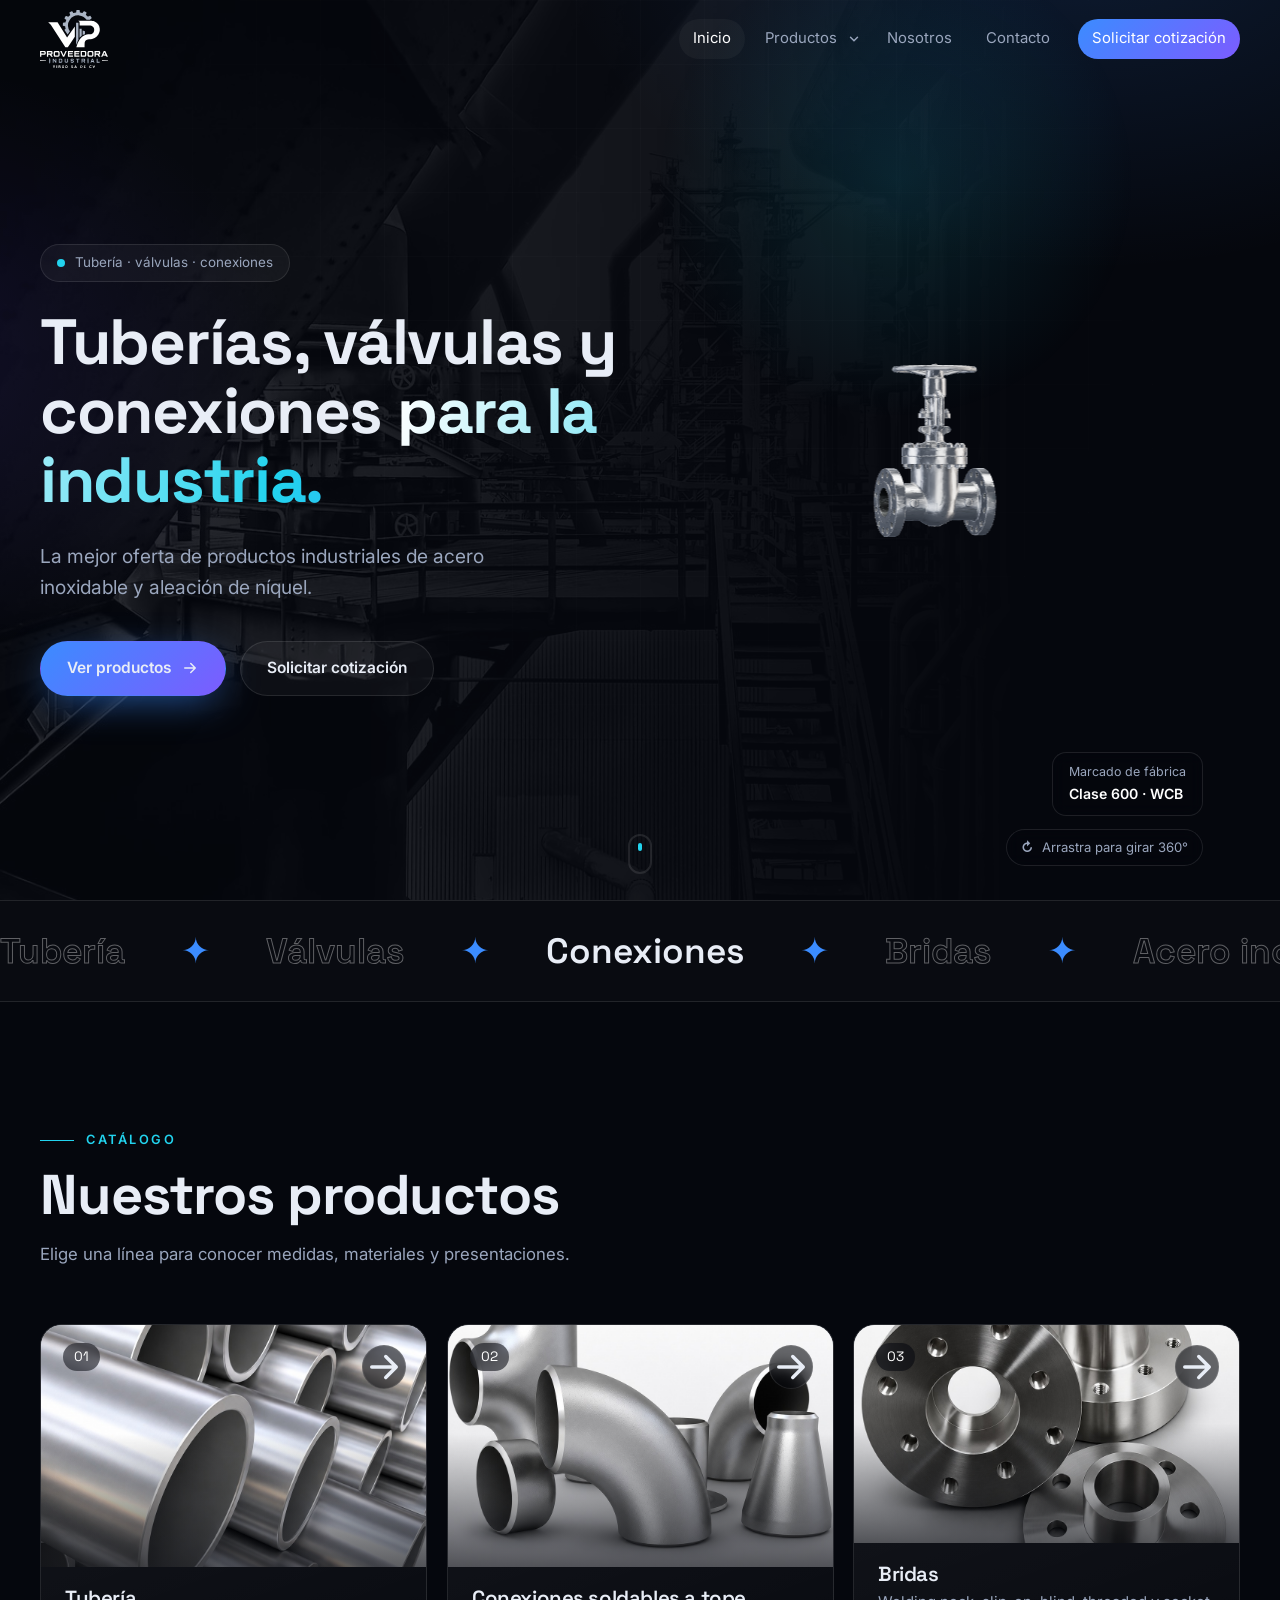
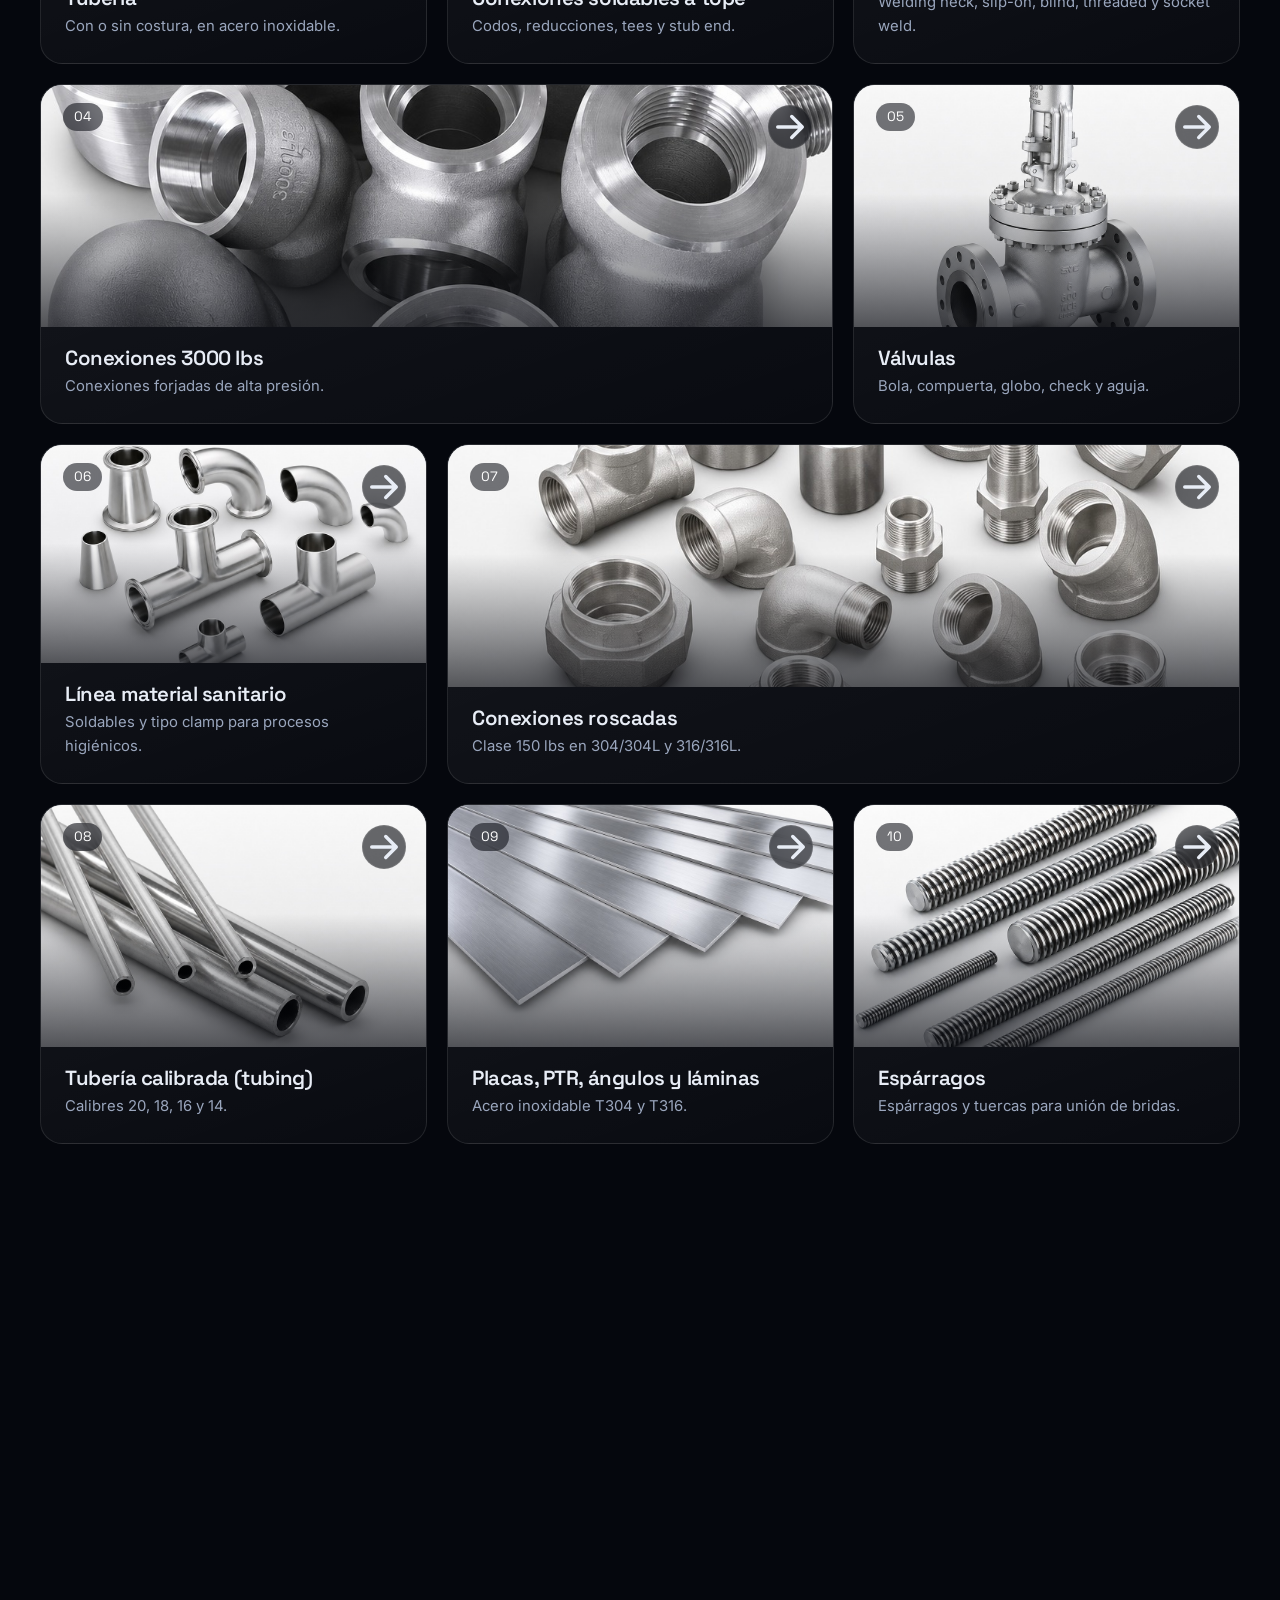
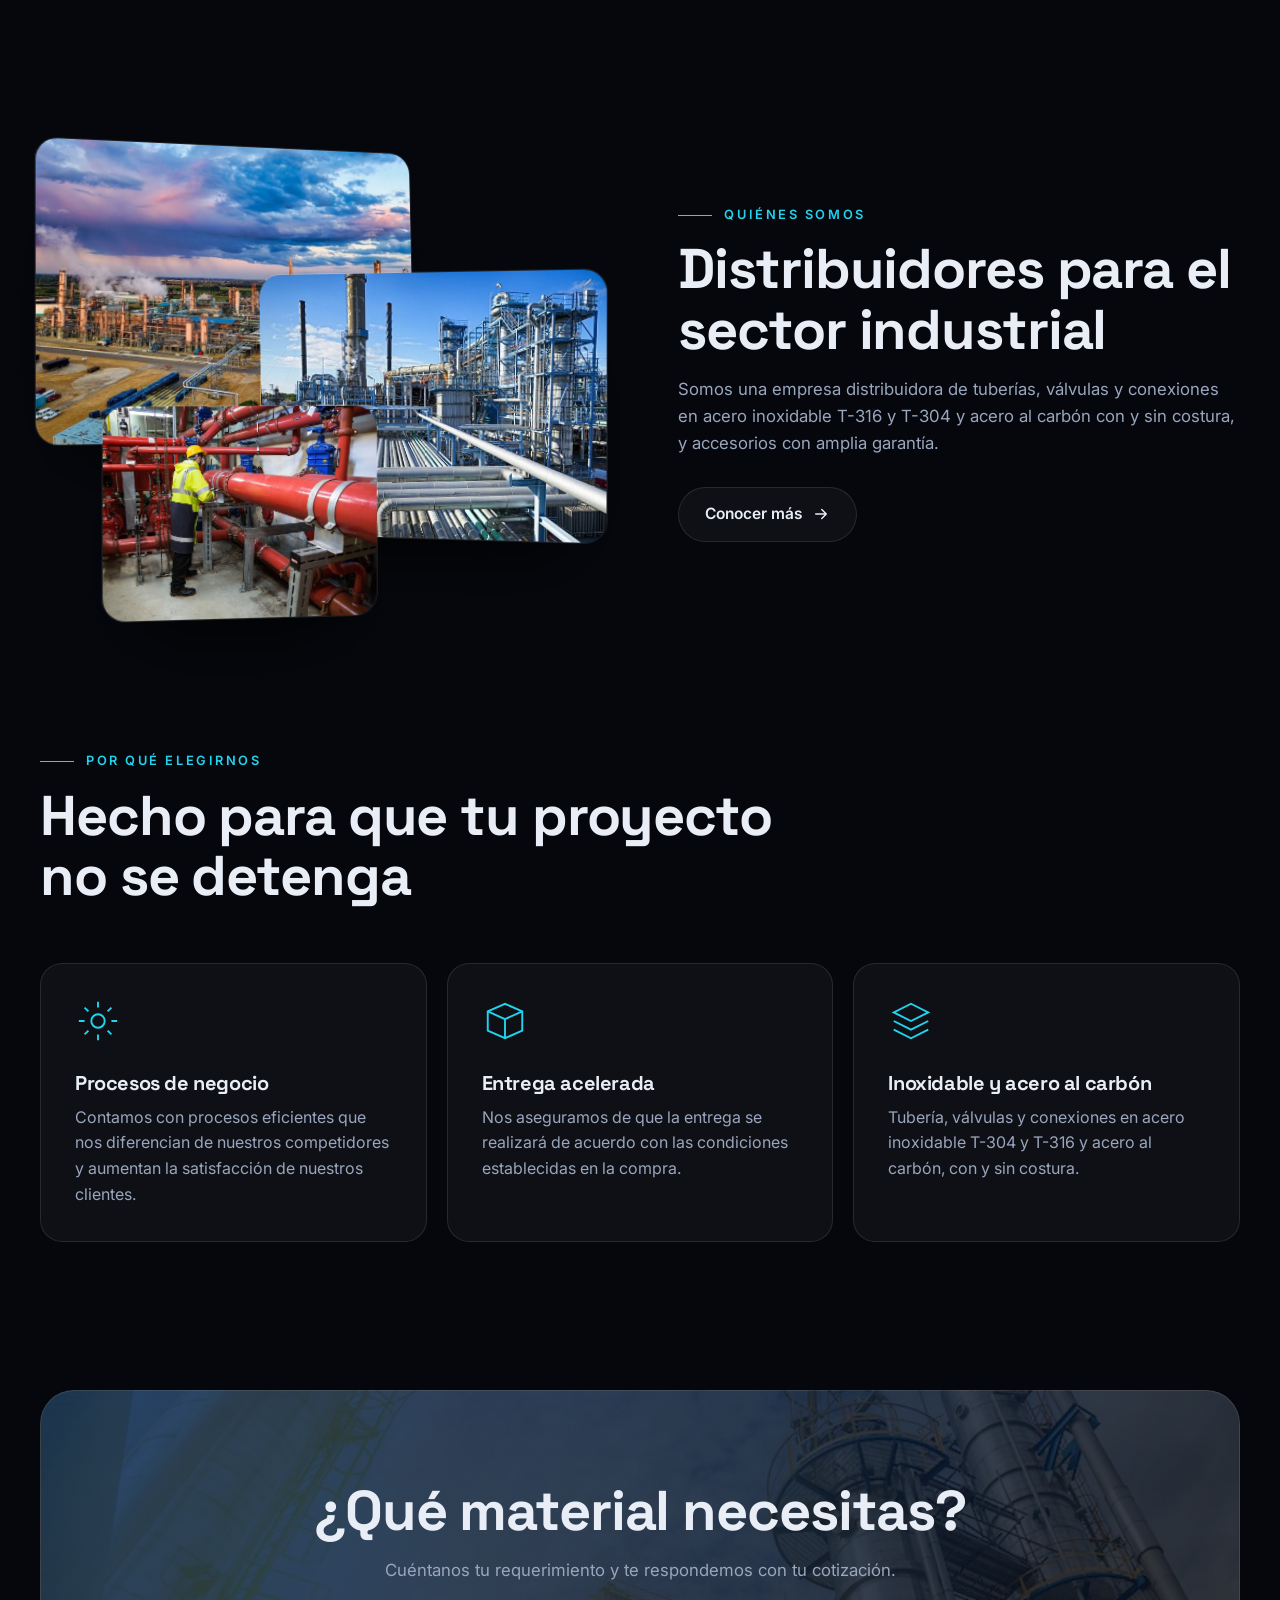
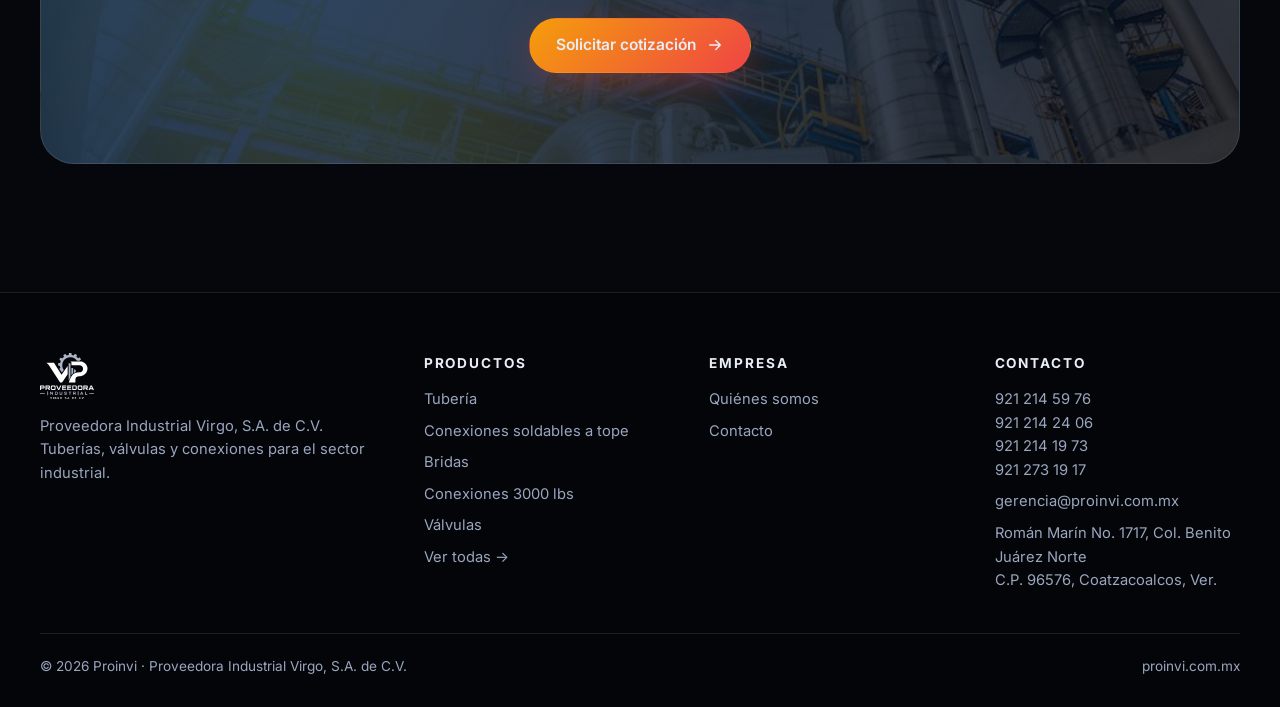
==== index.html @ 81d64230 "feat: add warm CTA accent tokens, apply to CTA-band and contact-form buttons" ====
<!DOCTYPE html>
<html lang="es">
<head>
<meta charset="UTF-8">
<meta name="viewport" content="width=device-width, initial-scale=1">
<title>Proinvi | Tuberías, válvulas y conexiones industriales</title>
<meta name="description" content="Proveedora Industrial Virgo: tuberías, válvulas y conexiones en acero inoxidable y acero al carbón para el sector industrial.">
<meta name="theme-color" content="#05070d">
<link rel="icon" href="images/logo-proinvi.svg" type="image/svg+xml">
<link rel="preconnect" href="https://fonts.googleapis.com"><link rel="preconnect" href="https://fonts.gstatic.com" crossorigin>
<link href="https://fonts.googleapis.com/css2?family=Inter:wght@400;500;600&family=Space+Grotesk:wght@500;600;700&display=swap" rel="stylesheet">
<link rel="stylesheet" href="style.css">
</head>
<body data-page="inicio">

<main>
<section class="hero" id="top">
  <div class="bgimg"></div>
  <div id="c3d" aria-hidden="true"></div>
  <img class="fallback" src="images/valvulas-1.jpg" alt="Válvula de bola industrial">
  <div class="wrap"><div class="hero-t">
    <span class="pill" data-sin-tienda><i></i> Tubería · válvulas · conexiones</span>
    <span class="pill" data-tienda><i></i> Tienda en línea disponible</span>
    <h1>Tuberías, válvulas y conexiones <span class="grad">para la industria.</span></h1>
    <p class="lead">La mejor oferta de productos industriales de acero inoxidable y aleación de níquel.</p>
    <div class="cta-row">
      <a class="btn p" href="#productos">Ver productos <svg viewBox="0 0 24 24" fill="none" stroke="currentColor" stroke-width="2" stroke-linecap="round" stroke-linejoin="round"><path d="M5 12h14M13 6l6 6-6 6"/></svg></a>
      <a class="btn" data-sin-tienda href="contacto.html">Solicitar cotización</a>
      <a class="btn" data-tienda href="tienda.html">Ir a la tienda</a>
    </div>
  </div></div>
  <div class="drag-h" aria-hidden="true"><b>↻</b> Arrastra para girar 360°</div>
  <div class="hero-spec" aria-hidden="true"><span>Marcado de fábrica</span><b>Clase 600 · WCB</b></div>
  <div class="scroll-h" aria-hidden="true"></div>
</section>

<div class="mq" aria-hidden="true"><div>
  <span>Tubería</span><span>Válvulas</span><span>Conexiones</span><span>Bridas</span><span>Acero inoxidable</span><span>Espárragos</span><span>Tubing</span><span>Placas</span>
  <span>Tubería</span><span>Válvulas</span><span>Conexiones</span><span>Bridas</span><span>Acero inoxidable</span><span>Espárragos</span><span>Tubing</span><span>Placas</span>
</div></div>

<section class="sec" id="productos"><div class="wrap">
  <div class="sec-h rv"><div class="eyebrow">Catálogo</div><h2>Nuestros productos</h2><p class="sub">Elige una línea para conocer medidas, materiales y presentaciones.</p></div>
  <div class="bento" id="bento"></div>
</div></section>

<section class="sec" style="padding-top:20px"><div class="wrap">
  <div class="stats">
    <div class="stat rv"><b><span data-n="10">0</span></b><span>Líneas de producto</span></div>
    <div class="stat rv"><b><span data-n="24">0</span>"</b><span>Diámetro máximo en tubería y conexiones</span></div>
    <div class="stat rv"><b class="sm">T-304 · T-316</b><span>Acero inoxidable</span></div>
    <div class="stat rv"><b>✓</b><span>Entrega conforme a las condiciones de compra</span></div>
  </div>
</div></section>

<section class="sec"><div class="wrap split">
  <div class="stack rv"><img src="images/planta-refineria.jpg" alt="Planta industrial" loading="lazy"><img src="images/planta-azul.jpg" alt="Tubería industrial" loading="lazy"><img src="images/planta-tuberia-roja.jpg" alt="Línea de proceso" loading="lazy"></div>
  <div class="rv"><div class="eyebrow">Quiénes somos</div><h2>Distribuidores para el sector industrial</h2>
    <p class="sub" style="max-width:none">Somos una empresa distribuidora de tuberías, válvulas y conexiones en acero inoxidable T-316 y T-304 y acero al carbón con y sin costura, y accesorios con amplia garantía.</p>
    <div class="cta-row" style="margin-top:30px"><a class="btn" href="quienes-somos.html">Conocer más <svg viewBox="0 0 24 24" fill="none" stroke="currentColor" stroke-width="2" stroke-linecap="round" stroke-linejoin="round"><path d="M5 12h14M13 6l6 6-6 6"/></svg></a></div></div>
</div></section>

<section class="sec" style="padding-top:20px"><div class="wrap">
  <div class="sec-h rv"><div class="eyebrow">Por qué elegirnos</div><h2>Hecho para que tu proyecto no se detenga</h2></div>
  <div class="feats">
    <div class="feat rv"><svg viewBox="0 0 48 48" fill="none" stroke="currentColor" stroke-width="2"><circle cx="24" cy="24" r="7"/><path d="M24 4v6M24 38v6M4 24h6M38 24h6M10 10l4 4M34 34l4 4M38 10l-4 4M14 34l-4 4"/></svg><h3>Procesos de negocio</h3><p>Contamos con procesos eficientes que nos diferencian de nuestros competidores y aumentan la satisfacción de nuestros clientes.</p></div>
    <div class="feat rv"><svg viewBox="0 0 48 48" fill="none" stroke="currentColor" stroke-width="2"><path d="M6 14 24 6l18 8v20L24 42 6 34z"/><path d="m6 14 18 8 18-8M24 22v20"/></svg><h3>Entrega acelerada</h3><p>Nos aseguramos de que la entrega se realizará de acuerdo con las condiciones establecidas en la compra.</p></div>
    <div class="feat rv"><svg viewBox="0 0 48 48" fill="none" stroke="currentColor" stroke-width="2"><path d="m24 6 18 9-18 9-18-9z"/><path d="m6 24 18 9 18-9M6 33l18 9 18-9"/></svg><h3>Inoxidable y acero al carbón</h3><p>Tubería, válvulas y conexiones en acero inoxidable T-304 y T-316 y acero al carbón, con y sin costura.</p></div>
  </div>
</div></section>

<section class="sec" data-tienda style="padding-top:20px"><div class="wrap">
  <div class="sec-h rv"><div class="eyebrow">Tienda en línea</div><h2>Comprar es así de fácil</h2></div>
  <div class="steps">
    <div class="step rv"><b>01</b><h3>Elige</h3><p>Busca por nombre, SKU o línea y agrega al carrito.</p></div>
    <div class="step rv"><b>02</b><h3>Genera tu orden</h3><p>Captura tus datos y recibe tu folio de orden de compra.</p></div>
    <div class="step rv"><b>03</b><h3>Paga</h3><p>Con el medio de pago que prefieras.</p></div>
    <div class="step rv"><b>04</b><h3>Da seguimiento</h3><p>Consulta en qué etapa va tu pedido con tu folio.</p></div>
  </div>
  <div class="pay rv"><span>Transferencia</span><span>Tarjeta</span><span>Mercado Pago</span><span>Pago en sucursal</span></div>
</div></section>

<section class="sec" style="padding-top:20px"><div class="wrap"><div class="ctab rv">
  <h2>¿Qué material necesitas?</h2><p class="sub">Cuéntanos tu requerimiento y te respondemos con tu cotización.</p>
  <div class="cta-row"><a class="btn p warm" href="contacto.html">Solicitar cotización <svg viewBox="0 0 24 24" fill="none" stroke="currentColor" stroke-width="2" stroke-linecap="round" stroke-linejoin="round"><path d="M5 12h14M13 6l6 6-6 6"/></svg></a></div>
</div></div></section>
</main>
<script type="module" src="heroviewer.js"></script>
<script src="config.js"></script>
<script src="data.js"></script>
<script src="app.js"></script>
</body>
</html>
---- style.css ----
:root{--bg:#05070d;--bg2:#0a0f1c;--panel:rgba(255,255,255,.04);--line:rgba(255,255,255,.1);--tx:#e8edf6;--mu:#9aa6bd;--ac:#3b8cff;--ac2:#22d3ee;--ac3:#7c5cff;--r:22px;--ease:cubic-bezier(.2,.8,.2,1);--warm:#f59e0b;--warm2:#ef4444;--navy:#0d2149;--navy2:#13306e}
*{box-sizing:border-box;margin:0;padding:0}
html{scroll-behavior:smooth;-webkit-text-size-adjust:100%}
body{background:var(--bg);color:var(--tx);font-family:'Inter',system-ui,-apple-system,'Segoe UI',Roboto,sans-serif;line-height:1.6;overflow-x:hidden}
h1,h2,h3,.disp{font-family:'Space Grotesk','Inter',system-ui,sans-serif;letter-spacing:-.02em;line-height:1.08}
a{color:inherit;text-decoration:none}img{max-width:100%;display:block}
button{font:inherit;cursor:pointer;color:inherit}
.wrap{width:min(1200px,100% - 40px);margin-inline:auto}
::selection{background:var(--ac);color:#fff}
/* fondo global */
body:before{content:"";position:fixed;inset:0;z-index:-2;background:radial-gradient(900px 600px at 85% -10%,rgba(59,140,255,.16),transparent 60%),radial-gradient(700px 500px at -10% 40%,rgba(124,92,255,.12),transparent 60%),var(--bg)}
body:after{content:"";position:fixed;inset:0;z-index:-1;pointer-events:none;opacity:.5;background-image:linear-gradient(rgba(255,255,255,.035) 1px,transparent 1px),linear-gradient(90deg,rgba(255,255,255,.035) 1px,transparent 1px);background-size:64px 64px;mask-image:radial-gradient(ellipse at 50% 30%,#000 20%,transparent 75%);-webkit-mask-image:radial-gradient(ellipse at 50% 30%,#000 20%,transparent 75%)}
.glow{position:fixed;width:520px;height:520px;border-radius:50%;pointer-events:none;z-index:-1;background:radial-gradient(circle,rgba(34,211,238,.13),transparent 65%);transform:translate(-50%,-50%);left:var(--mx,70%);top:var(--my,20%);transition:left .25s linear,top .25s linear}
/* header */
.hdr{position:fixed;top:0;left:0;right:0;z-index:50;transition:.35s var(--ease)}
.hdr .wrap{display:flex;align-items:center;justify-content:space-between;height:78px;transition:.35s}
.hdr.sc{background:rgba(5,7,13,.72);backdrop-filter:blur(16px);-webkit-backdrop-filter:blur(16px);border-bottom:1px solid var(--line)}
.hdr.sc .wrap{height:64px}
.logo img{height:58px;width:auto}.hdr.sc .logo img{height:46px}
.nav{display:flex;gap:6px;align-items:center}
.nav a{padding:8px 14px;border-radius:99px;font-size:.93rem;color:var(--mu);transition:.2s}
.nav a:hover,.nav a.on{color:#fff;background:var(--panel)}
.nav .cta{background:linear-gradient(135deg,var(--ac),var(--ac3));color:#fff;margin-left:8px}
.nav .cta:hover{filter:brightness(1.15)}
.cartbtn{position:relative;background:var(--panel);border:1px solid var(--line);border-radius:99px;padding:8px 14px;font-size:.9rem;margin-left:6px}
.cartbtn b{background:var(--ac2);color:#041018;border-radius:99px;padding:0 7px;font-size:.78rem;margin-left:6px}
.burger{display:none;background:none;border:0;width:42px;height:42px}
.burger span{display:block;width:24px;height:2px;background:#fff;margin:6px auto;transition:.3s}
/* menú desplegable */
.dd{position:relative;display:flex;align-items:center}
.dd .ddl{padding-right:4px}.dd.on>.ddl{color:#fff;background:var(--panel)}
.ddb{background:none;border:0;color:var(--mu);width:26px;height:30px;display:grid;place-items:center;border-radius:99px}
.ddb svg{transition:transform .3s}.dd.open .ddb svg,.dd:hover .ddb svg{transform:rotate(180deg)}
.ddm{position:absolute;top:100%;left:50%;width:min(620px,92vw);transform:translate(-50%,10px);opacity:0;visibility:hidden;transition:.3s var(--ease);background:rgba(10,15,28,.96);backdrop-filter:blur(18px);border:1px solid var(--line);border-radius:20px;padding:14px;display:grid;grid-template-columns:1fr 1fr;gap:4px;box-shadow:0 30px 80px -20px #000}
.dd:before{content:"";position:absolute;left:0;right:0;top:100%;height:14px}
.dd:hover .ddm,.dd.open .ddm,.dd:focus-within .ddm{opacity:1;visibility:visible;transform:translate(-50%,6px)}
.ddm a{display:flex;align-items:center;gap:12px;padding:8px 10px;border-radius:12px;color:var(--tx);font-size:.9rem;background:none}
.ddm a:hover{background:rgba(59,140,255,.14);color:#fff}
.ddm img{width:44px;height:36px;object-fit:cover;border-radius:8px;background:#dfe5ee;flex:none}
.ddm a.all{grid-column:1/-1;justify-content:center;color:var(--ac2);border-top:1px solid var(--line);border-radius:0 0 12px 12px;margin-top:4px;padding-top:12px}
/* botones */
.btn{display:inline-flex;align-items:center;gap:10px;padding:14px 26px;border-radius:99px;border:1px solid var(--line);background:var(--panel);font-weight:600;font-size:.97rem;transition:.25s var(--ease);position:relative;will-change:transform}
.btn:hover{border-color:rgba(255,255,255,.3);background:rgba(255,255,255,.08)}
.btn.p{background:linear-gradient(135deg,var(--ac),var(--ac3));border-color:transparent;box-shadow:0 10px 40px -10px rgba(59,140,255,.7)}
.btn.p:hover{box-shadow:0 14px 50px -8px rgba(59,140,255,.95);filter:brightness(1.1)}
.btn.warm{background:linear-gradient(135deg,var(--warm),var(--warm2));border-color:transparent;box-shadow:0 10px 40px -10px rgba(239,68,68,.5)}
.btn.warm:hover{box-shadow:0 14px 50px -8px rgba(239,68,68,.75);filter:brightness(1.1)}
.btn svg{width:18px;height:18px}
/* hero */
.hero{position:relative;min-height:100vh;min-height:100svh;display:flex;align-items:center;padding:110px 0 70px;overflow:hidden}
.hero .bgimg{position:absolute;inset:0;background:url(images/planta-bn.jpg) center/cover;opacity:.16;mix-blend-mode:luminosity;mask-image:linear-gradient(90deg,#000,transparent 80%);-webkit-mask-image:linear-gradient(90deg,#000,transparent 80%)}
#c3d{display:block}
#c3d{touch-action:pan-y;position:absolute;right:-4%;top:0;width:62%;height:100%;z-index:1}
#c3d canvas{display:block;width:100%!important;height:100%!important}
.hero .fallback{position:absolute;right:6%;top:50%;transform:translateY(-50%);width:42%;border-radius:30px;display:none;z-index:1;box-shadow:0 40px 100px -30px rgba(59,140,255,.5)}
.nogl .hero .fallback{display:block}
.hero .wrap{position:relative;z-index:2;pointer-events:none}.hero-t{pointer-events:auto}
.drag-h{position:absolute;right:6%;bottom:34px;z-index:3;display:none;align-items:center;gap:8px;font-size:.82rem;color:var(--mu);background:rgba(5,7,13,.55);border:1px solid var(--line);padding:7px 14px;border-radius:99px;backdrop-filter:blur(8px);pointer-events:none;transition:opacity .5s}
.glready .drag-h{display:inline-flex}.dragged .drag-h{opacity:0}
@keyframes spinic{to{transform:rotate(360deg)}}.drag-h b{display:inline-block;animation:spinic 3s linear infinite}
.hero-spec{position:absolute;right:6%;bottom:84px;z-index:3;display:flex;flex-direction:column;gap:2px;font-size:.78rem;color:var(--mu);background:rgba(5,7,13,.55);border:1px solid var(--line);padding:9px 16px;border-radius:14px;-webkit-backdrop-filter:blur(8px);backdrop-filter:blur(8px);pointer-events:none;opacity:0;transition:opacity .6s}
.hero-spec b{color:#fff;font-size:.88rem;font-weight:600}
.hero-spec.show{opacity:1}
.hero-t{max-width:620px}
.pill{display:inline-flex;align-items:center;gap:10px;border:1px solid var(--line);background:var(--panel);padding:7px 16px;border-radius:99px;font-size:.84rem;color:var(--mu);margin-bottom:26px}
.pill i{width:8px;height:8px;border-radius:50%;background:var(--ac2);box-shadow:0 0 0 0 rgba(34,211,238,.7);animation:pulse 2s infinite}
@keyframes pulse{70%{box-shadow:0 0 0 12px rgba(34,211,238,0)}100%{box-shadow:0 0 0 0 rgba(34,211,238,0)}}
.hero h1{font-size:clamp(2.4rem,5vw,4.3rem);font-weight:700}
.grad{background:linear-gradient(100deg,#fff 0%,var(--ac2) 45%,var(--ac) 80%);-webkit-background-clip:text;background-clip:text;color:transparent;background-size:200% auto;animation:shine 6s linear infinite}
@keyframes shine{to{background-position:200% center}}
.hero p.lead{font-size:clamp(1.02rem,1.6vw,1.2rem);color:var(--mu);margin:26px 0 38px;max-width:520px}
.cta-row{display:flex;gap:14px;flex-wrap:wrap}
.scroll-h{position:absolute;bottom:26px;left:50%;transform:translateX(-50%);z-index:2;width:24px;height:40px;border:2px solid var(--line);border-radius:14px}
.scroll-h:after{content:"";position:absolute;left:50%;top:7px;width:4px;height:8px;margin-left:-2px;border-radius:2px;background:var(--ac2);animation:sd 1.8s infinite}
@keyframes sd{60%{transform:translateY(14px);opacity:0}}
/* marquee */
.mq{border-block:1px solid var(--line);overflow:hidden;padding:22px 0;background:rgba(255,255,255,.02)}
.mq div{display:flex;gap:56px;width:max-content;animation:mq 34s linear infinite}
.mq span{font-family:'Space Grotesk','Inter',system-ui,sans-serif;font-size:clamp(1.4rem,3vw,2.2rem);font-weight:600;color:transparent;-webkit-text-stroke:1px rgba(255,255,255,.35);white-space:nowrap}
.mq span:nth-child(3n){color:var(--tx);-webkit-text-stroke:0}
.mq span:after{content:"✦";margin-left:56px;color:var(--ac);-webkit-text-stroke:0}
@keyframes mq{to{transform:translateX(-50%)}}
/* secciones */
.sec{padding:clamp(70px,10vw,130px) 0;position:relative}
.eyebrow{font-size:.8rem;letter-spacing:.2em;text-transform:uppercase;color:var(--ac2);font-weight:600;margin-bottom:14px;display:flex;align-items:center;gap:12px}
.eyebrow:before{content:"";width:34px;height:1px;background:var(--ac2)}
.sec h2{font-size:clamp(2rem,4.4vw,3.5rem);font-weight:700;max-width:760px}
.sec .sub{color:var(--mu);max-width:560px;margin-top:16px;font-size:1.05rem}
.sec-h{margin-bottom:56px}
/* bento / tarjetas 3D */
.bento{display:grid;grid-template-columns:repeat(6,1fr);gap:20px;perspective:1400px}
.card{grid-column:span 2;position:relative;border-radius:var(--r);overflow:hidden;background:linear-gradient(160deg,rgba(255,255,255,.07),rgba(255,255,255,.02));border:1px solid var(--line);transform-style:preserve-3d;transition:transform .5s var(--ease),border-color .3s,box-shadow .4s;will-change:transform;display:flex;flex-direction:column;min-height:340px}
.card.w3{grid-column:span 3}.card.w4{grid-column:span 4}
.card:hover{border-color:rgba(59,140,255,.5);box-shadow:0 30px 70px -25px rgba(59,140,255,.45)}
.card.tilting{transition:transform .08s linear,border-color .3s,box-shadow .4s}
.card .ph{position:relative;flex:1;min-height:200px;overflow:hidden;background:#dfe5ee}
.card .ph img{position:absolute;inset:0;width:100%;height:100%;object-fit:cover;transition:transform .8s var(--ease)}
.card:hover .ph img{transform:scale(1.09)}
.card .ph:after{content:"";position:absolute;inset:0;background:linear-gradient(to top,rgba(5,7,13,.65),transparent 55%)}
.card .glare{position:absolute;inset:0;pointer-events:none;z-index:3;opacity:0;transition:opacity .3s;background:radial-gradient(circle at var(--gx,50%) var(--gy,50%),rgba(255,255,255,.28),transparent 45%)}
.card:hover .glare{opacity:1}
.card .bd{padding:20px 24px 24px;transform:translateZ(40px);position:relative;z-index:2}
.card h3{font-size:1.28rem;font-weight:600}
.card p{color:var(--mu);font-size:.93rem;margin-top:6px}
.card .go{position:absolute;right:20px;top:20px;z-index:4;width:44px;height:44px;border-radius:50%;background:rgba(5,7,13,.6);backdrop-filter:blur(8px);border:1px solid var(--line);display:grid;place-items:center;transform:translateZ(60px);transition:.3s}
.card:hover .go{background:var(--ac);border-color:var(--ac);transform:translateZ(60px) rotate(-45deg)}
.card .num{position:absolute;left:22px;top:18px;z-index:4;font-family:'Space Grotesk','Inter',system-ui,sans-serif;font-size:.85rem;color:#fff;background:rgba(5,7,13,.55);padding:3px 11px;border-radius:99px;backdrop-filter:blur(6px)}
/* stats */
.stats{display:grid;grid-template-columns:repeat(4,1fr);gap:20px}
.stat{padding:30px;border:1px solid var(--line);border-radius:var(--r);background:var(--panel)}
.stat b{font-family:'Space Grotesk','Inter',system-ui,sans-serif;font-size:clamp(2.2rem,4vw,3.4rem);font-weight:700;display:block;background:linear-gradient(120deg,#fff,var(--ac2));-webkit-background-clip:text;background-clip:text;color:transparent}
.stat b.sm{font-size:clamp(1.4rem,2.2vw,1.9rem);padding:.5em 0}.stat>span{color:var(--mu);font-size:.92rem}
/* features */
.feats{display:grid;grid-template-columns:repeat(3,1fr);gap:20px}
.feat{padding:34px;border:1px solid var(--line);border-radius:var(--r);background:var(--panel);transition:.4s var(--ease);position:relative;overflow:hidden}
.feat:hover{transform:translateY(-8px);border-color:rgba(34,211,238,.4)}
.feat:before{content:"";position:absolute;inset:-1px;background:radial-gradient(300px circle at var(--fx,50%) var(--fy,0%),rgba(59,140,255,.18),transparent 60%);opacity:0;transition:.3s}
.feat:hover:before{opacity:1}
.feat svg{width:46px;height:46px;color:var(--ac2);margin-bottom:22px;position:relative}
.feat h3{font-size:1.25rem;margin-bottom:10px;position:relative}.feat p{color:var(--mu);position:relative}
/* split / about */
.split{display:grid;grid-template-columns:1fr 1fr;gap:clamp(30px,6vw,80px);align-items:center}
.stack{position:relative;height:460px;perspective:1200px}
.stack img{position:absolute;border-radius:22px;object-fit:cover;box-shadow:0 40px 80px -30px #000;border:1px solid var(--line);transition:transform .6s var(--ease)}
.stack img:nth-child(1){width:68%;height:300px;left:0;top:0;transform:rotateY(14deg) rotateX(4deg)}
.stack img:nth-child(2){width:60%;height:260px;right:0;top:130px;transform:rotateY(-12deg) rotateX(-3deg) translateZ(40px)}
.stack img:nth-child(3){width:46%;height:200px;left:12%;bottom:0;transform:rotateY(8deg) translateZ(80px)}
.stack:hover img:nth-child(1){transform:rotateY(4deg) translate(-10px,-10px)}.stack:hover img:nth-child(2){transform:rotateY(-3deg) translate(10px,0)}.stack:hover img:nth-child(3){transform:rotateY(2deg) translate(0,12px)}
.flips{display:grid;grid-template-columns:1fr 1fr;gap:20px;perspective:1200px}
.flip{height:300px;position:relative;transform-style:preserve-3d;transition:transform .9s var(--ease);cursor:pointer}
.flip:hover,.flip.on{transform:rotateY(180deg)}
.flip>div{position:absolute;inset:0;backface-visibility:hidden;-webkit-backface-visibility:hidden;border-radius:var(--r);padding:30px;overflow:hidden;border:1px solid var(--line)}
.flip .f{display:flex;flex-direction:column;justify-content:flex-end;background:linear-gradient(to top,rgba(5,7,13,.92),rgba(5,7,13,.25)),var(--im) center/cover}
.flip .f h3{font-size:2rem}.flip .f small{color:var(--ac2);margin-top:6px}
.flip .b{transform:rotateY(180deg);background:linear-gradient(160deg,#0c1a36,#0a0f1c);display:flex;align-items:center;font-size:.98rem;color:#cbd5e6;overflow:auto}
/* cta */
.ctab{position:relative;border-radius:34px;padding:clamp(40px,7vw,90px);overflow:hidden;border:1px solid var(--line);background:linear-gradient(120deg,rgba(5,40,83,.85),rgba(5,7,13,.8)),url(images/planta-sol.jpg) center/cover;text-align:center}
.ctab h2{margin-inline:auto}.ctab .sub{margin-inline:auto}.ctab .cta-row{justify-content:center;margin-top:34px}
/* pasos / pagos */
.steps{display:grid;grid-template-columns:repeat(4,1fr);gap:20px}
.step{padding:30px;border:1px solid var(--line);border-radius:var(--r);background:var(--panel)}
.step b{font-family:'Space Grotesk','Inter',system-ui,sans-serif;font-size:2.6rem;color:var(--ac);opacity:.8}.step h3{margin:8px 0}.step p{color:var(--mu);font-size:.95rem}
/* footer */
.ftr{border-top:1px solid var(--line);padding:60px 0 30px;background:rgba(0,0,0,.25)}
.fg{display:grid;grid-template-columns:1.4fr 1fr 1fr 1fr;gap:40px}
.ftr img{height:46px;margin-bottom:16px}.ftr p,.ftr li{color:var(--mu);font-size:.92rem}.ftr ul{list-style:none;display:grid;gap:8px}
.ftr h4{margin-bottom:14px;font-size:.85rem;text-transform:uppercase;letter-spacing:.14em}
.ftr a:hover{color:var(--ac2)}
.copy{margin-top:40px;padding-top:22px;border-top:1px solid var(--line);color:var(--mu);font-size:.85rem;display:flex;justify-content:space-between;gap:10px;flex-wrap:wrap}
/* páginas internas */
.phero{padding:150px 0 50px;position:relative}
.phero h1{font-size:clamp(2.2rem,5vw,4rem);max-width:900px}
.phero p{color:var(--mu);max-width:640px;margin-top:18px;font-size:1.08rem}
.crumb{font-size:.85rem;color:var(--mu);margin-bottom:22px}.crumb a:hover{color:var(--ac2)}
.pgrid{display:grid;grid-template-columns:1.15fr 1fr;gap:clamp(28px,5vw,64px);align-items:start}
.gal .main{border-radius:var(--r);overflow:hidden;aspect-ratio:4/3;background:#dfe5ee;border:1px solid var(--line);perspective:900px}
.gal .main img{width:100%;height:100%;object-fit:cover;transition:transform .15s linear}
.thumbs{display:flex;gap:12px;margin-top:14px;flex-wrap:wrap}
.thumbs button{width:84px;height:64px;border-radius:12px;overflow:hidden;border:2px solid transparent;padding:0;background:#dfe5ee;opacity:.6;transition:.2s}
.thumbs button.on,.thumbs button:hover{opacity:1;border-color:var(--ac)}
.thumbs img{width:100%;height:100%;object-fit:cover}
.spec{width:100%;border-collapse:collapse;margin:8px 0 26px}
.spec td{padding:14px 0;border-bottom:1px solid var(--line);vertical-align:top}.spec td:first-child{color:var(--mu);width:38%;font-size:.92rem}
.chips{display:flex;flex-wrap:wrap;gap:10px;margin:12px 0 30px}
.chips span{padding:8px 16px;border-radius:99px;border:1px solid var(--line);background:var(--panel);font-size:.9rem;transition:.2s}
.chips span:hover{border-color:var(--ac);background:rgba(59,140,255,.12)}
.ptitle{font-size:.8rem;letter-spacing:.16em;text-transform:uppercase;color:var(--mu)}
.sidenav{display:flex;gap:10px;flex-wrap:wrap;margin-top:60px}
.sidenav a{padding:10px 18px;border-radius:99px;border:1px solid var(--line);font-size:.9rem;color:var(--mu);transition:.2s}
.sidenav a:hover,.sidenav a.on{color:#fff;border-color:var(--ac);background:rgba(59,140,255,.12)}
/* formularios */
.form{display:grid;gap:16px}.form .two{display:grid;grid-template-columns:1fr 1fr;gap:16px}
label{font-size:.85rem;color:var(--mu);display:grid;gap:6px}
input,textarea,select{width:100%;background:rgba(255,255,255,.05);border:1px solid var(--line);border-radius:14px;padding:14px 16px;color:var(--tx);font:inherit;transition:.2s}
input:focus,textarea:focus,select:focus{outline:0;border-color:var(--ac);background:rgba(59,140,255,.07)}
select option{background:#0a0f1c}textarea{min-height:130px;resize:vertical}
.box{padding:clamp(24px,4vw,40px);border:1px solid var(--line);border-radius:var(--r);background:var(--panel)}
.info{display:grid;gap:14px}.info .it{display:flex;gap:16px;padding:20px;border:1px solid var(--line);border-radius:18px;background:var(--panel)}
.info .it svg{width:26px;height:26px;color:var(--ac2);flex:none}.info small{color:var(--mu);display:block}
.pend{color:var(--mu);font-style:italic}
.note{padding:14px 18px;border-radius:14px;font-size:.9rem;margin-top:14px;border:1px solid}
.note.ok{background:rgba(34,211,238,.08);border-color:rgba(34,211,238,.4)}.note.warn{background:rgba(255,190,60,.08);border-color:rgba(255,190,60,.4)}.note.err{background:rgba(255,80,80,.08);border-color:rgba(255,80,80,.4)}
/* tienda */
#dm .note{margin:0 0 18px}.tools{display:flex;gap:12px;flex-wrap:wrap;margin-bottom:26px}.tools input{max-width:340px}.tools select{max-width:260px}
.pg{display:grid;grid-template-columns:repeat(auto-fill,minmax(250px,1fr));gap:18px}
.pc{border:1px solid var(--line);border-radius:var(--r);background:var(--panel);padding:22px;display:flex;flex-direction:column;gap:8px;transition:.3s var(--ease)}
.pc:hover{transform:translateY(-6px);border-color:rgba(59,140,255,.5)}
.pc .sk{font-size:.75rem;color:var(--ac2);letter-spacing:.1em}.pc h3{font-size:1.05rem}.pc p{color:var(--mu);font-size:.88rem;flex:1}
.pc .pr{font-family:'Space Grotesk','Inter',system-ui,sans-serif;font-size:1.5rem;font-weight:700}.pc .st{font-size:.8rem;color:var(--mu)}
.demo{display:inline-block;font-size:.72rem;background:rgba(255,190,60,.15);color:#ffc25a;padding:2px 10px;border-radius:99px;margin-left:8px;vertical-align:middle;letter-spacing:.06em}
.drawer{position:fixed;top:0;right:0;bottom:0;width:min(440px,100%);background:#0a0f1c;border-left:1px solid var(--line);z-index:90;transform:translateX(105%);transition:.45s var(--ease);display:flex;flex-direction:column}
.drawer.on{transform:none}
.dh{padding:22px;display:flex;justify-content:space-between;align-items:center;border-bottom:1px solid var(--line)}
.db{flex:1;overflow:auto;padding:16px 22px}.df{padding:22px;border-top:1px solid var(--line);display:grid;gap:14px}
.li{display:grid;grid-template-columns:1fr auto;gap:6px 12px;padding:14px 0;border-bottom:1px solid var(--line);font-size:.92rem}
.qty{display:flex;align-items:center;gap:8px}.qty button{width:28px;height:28px;border-radius:8px;border:1px solid var(--line);background:var(--panel)}
.x{background:none;border:0;font-size:1.6rem;color:var(--mu)}
.ov{position:fixed;inset:0;background:rgba(0,0,0,.6);backdrop-filter:blur(4px);z-index:85;opacity:0;pointer-events:none;transition:.3s}.ov.on{opacity:1;pointer-events:auto}
.modal{position:fixed;left:50%;top:50%;transform:translate(-50%,-46%) scale(.96);width:min(560px,calc(100% - 28px));max-height:92vh;overflow:auto;background:#0a0f1c;border:1px solid var(--line);border-radius:26px;padding:30px;z-index:95;opacity:0;pointer-events:none;transition:.35s var(--ease)}
.modal.on{opacity:1;pointer-events:auto;transform:translate(-50%,-50%)}
.modal h3{font-size:1.5rem;margin-bottom:6px}
.pay{display:flex;gap:10px;flex-wrap:wrap;margin-top:26px}.pay span{padding:9px 18px;border:1px solid var(--line);border-radius:99px;font-size:.88rem;color:var(--mu)}
.track{display:grid;grid-template-columns:repeat(4,1fr);gap:0;margin:30px 0;position:relative}
.track div{text-align:center;position:relative;font-size:.85rem;color:var(--mu)}
.track div:before{content:"";display:block;width:26px;height:26px;border-radius:50%;margin:0 auto 10px;background:var(--bg2);border:2px solid var(--line);position:relative;z-index:1}
.track div:after{content:"";position:absolute;top:12px;left:-50%;width:100%;height:2px;background:var(--line)}.track div:first-child:after{display:none}
.track .d{color:#fff}.track .d:before{background:var(--ac2);border-color:var(--ac2)}.track .d:after{background:var(--ac2)}
/* reveal */
.rv{opacity:0;transform:translateY(40px);transition:opacity .9s var(--ease),transform .9s var(--ease);transition-delay:var(--d,0s)}
.rv.in{opacity:1;transform:none}
.noanim .rv{opacity:1;transform:none;transition:none}
/* tienda on/off */
.pv-tienda-off [data-tienda]{display:none!important}.pv-tienda-on [data-sin-tienda]{display:none!important}
/* responsive */
@media(max-width:960px){
 .nav{position:fixed;top:0;right:0;bottom:0;width:min(320px,86%);background:#0a0f1c;flex-direction:column;align-items:stretch;padding:90px 22px 30px;transform:translateX(105%);transition:.4s var(--ease);border-left:1px solid var(--line);gap:4px}
 .nav.on{transform:none;overflow:auto}.nav a{padding:14px;font-size:1.05rem}
 .dd{flex-wrap:wrap}.dd .ddl{flex:1}.ddb{width:48px;height:48px}.dd:hover .ddb svg{transform:none}.dd.open .ddb svg{transform:rotate(180deg)}
 .ddm{position:static;transform:none!important;width:100%;opacity:1;visibility:visible;display:none;grid-template-columns:1fr;background:rgba(255,255,255,.03);box-shadow:none;border-radius:14px;padding:6px;margin-bottom:6px}
 .dd:hover .ddm,.dd:focus-within .ddm{display:none}.dd.open .ddm{display:grid}
 .dd:before{display:none}.burger{display:block;z-index:60;position:relative}
 .burger.on span:nth-child(1){transform:translateY(8px) rotate(45deg)}.burger.on span:nth-child(2){opacity:0}.burger.on span:nth-child(3){transform:translateY(-8px) rotate(-45deg)}
 .hero{padding-top:100px;align-items:flex-start}#c3d{width:100%;right:0;top:auto;bottom:0;height:52%;opacity:.95}.hero-t{padding-bottom:42vh}
 .hero .fallback{width:70%;right:15%;top:auto;bottom:6%;transform:none}
 .scroll-h{display:none}.drag-h{right:50%;transform:translateX(50%);bottom:14px;white-space:nowrap}
 .bento{grid-template-columns:1fr 1fr}.card,.card.w3,.card.w4{grid-column:span 1}
 .stats{grid-template-columns:1fr 1fr}.feats,.steps{grid-template-columns:1fr}.split,.pgrid{grid-template-columns:1fr}.fg{grid-template-columns:1fr 1fr}
 .stack{height:380px}
}
@media(max-width:560px){.bento{grid-template-columns:1fr}.flips,.form .two{grid-template-columns:1fr}.fg{grid-template-columns:1fr}.hero-t{padding-bottom:46vh}.card{min-height:300px}.track{font-size:.75rem}}
@media(hover:none){.glow{display:none}}
@media(prefers-reduced-motion:reduce){*{animation:none!important;transition-duration:.01ms!important}.rv{opacity:1;transform:none}html{scroll-behavior:auto}}
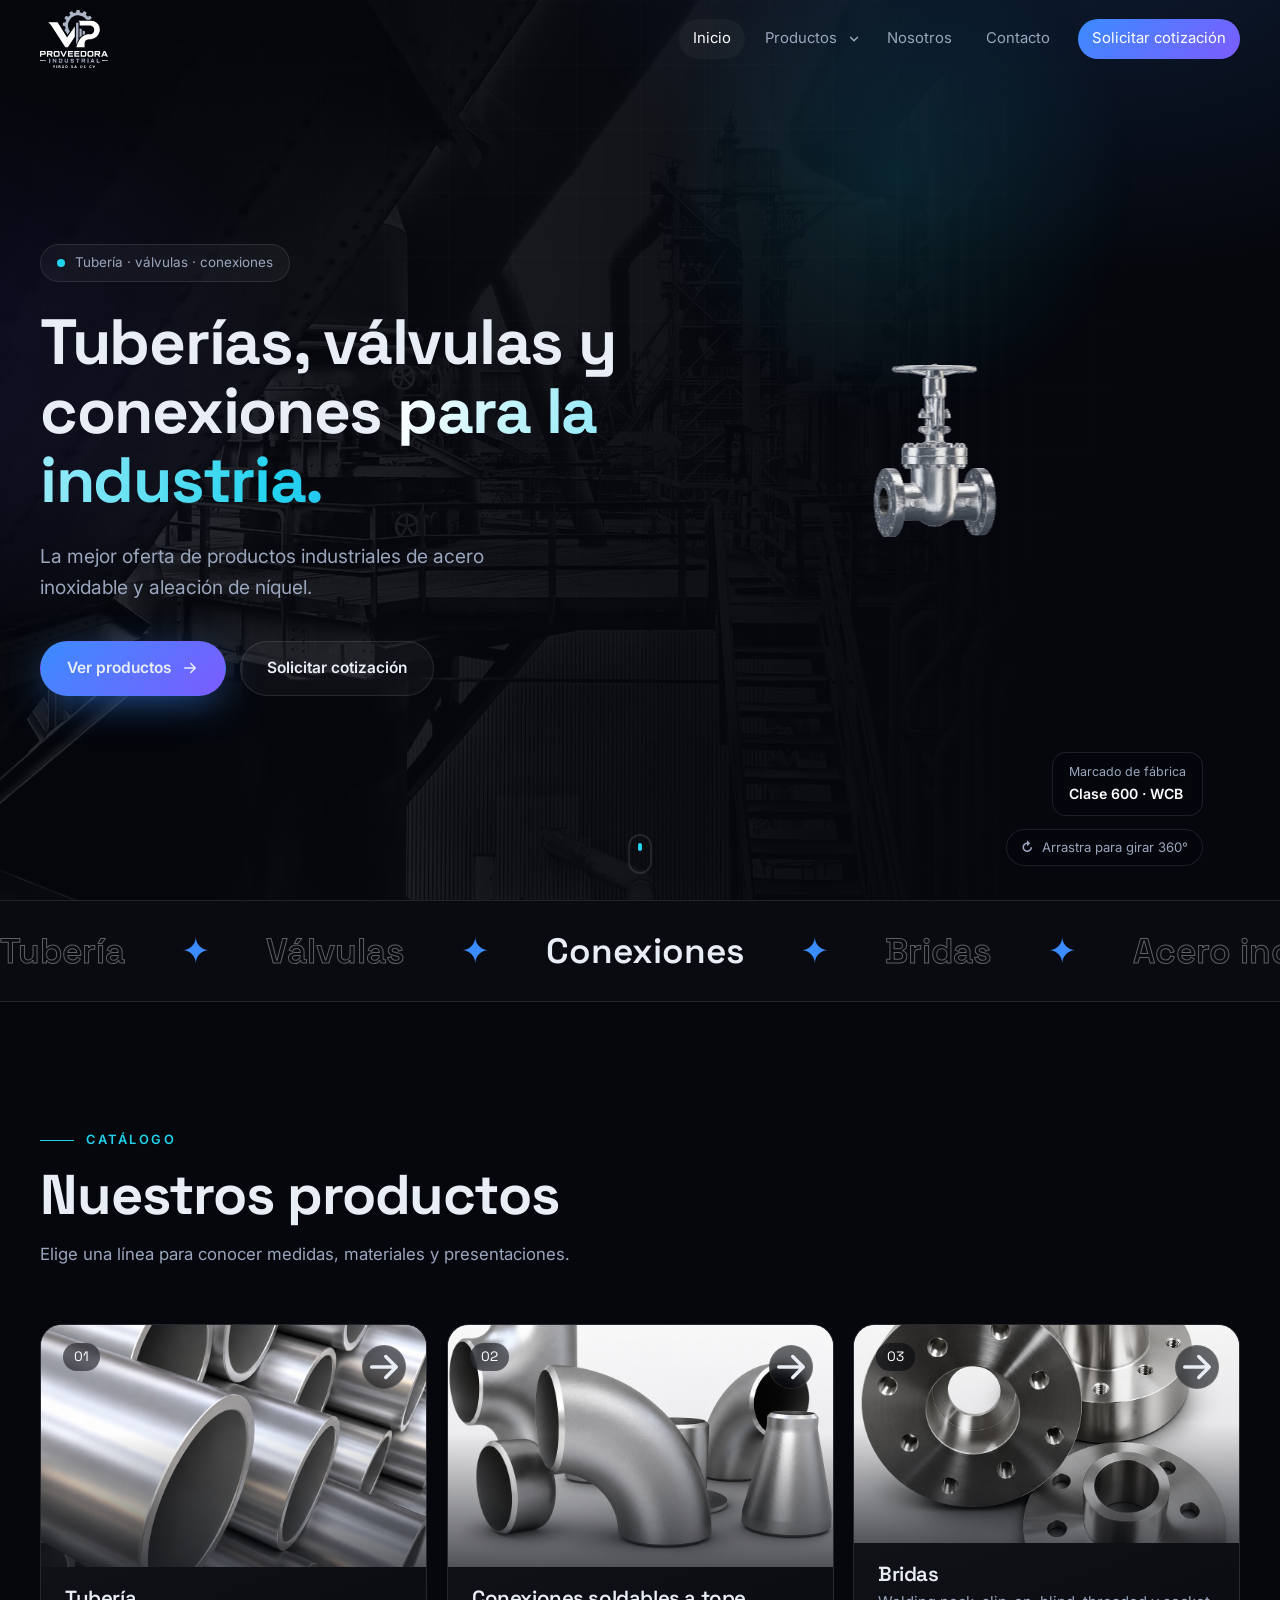
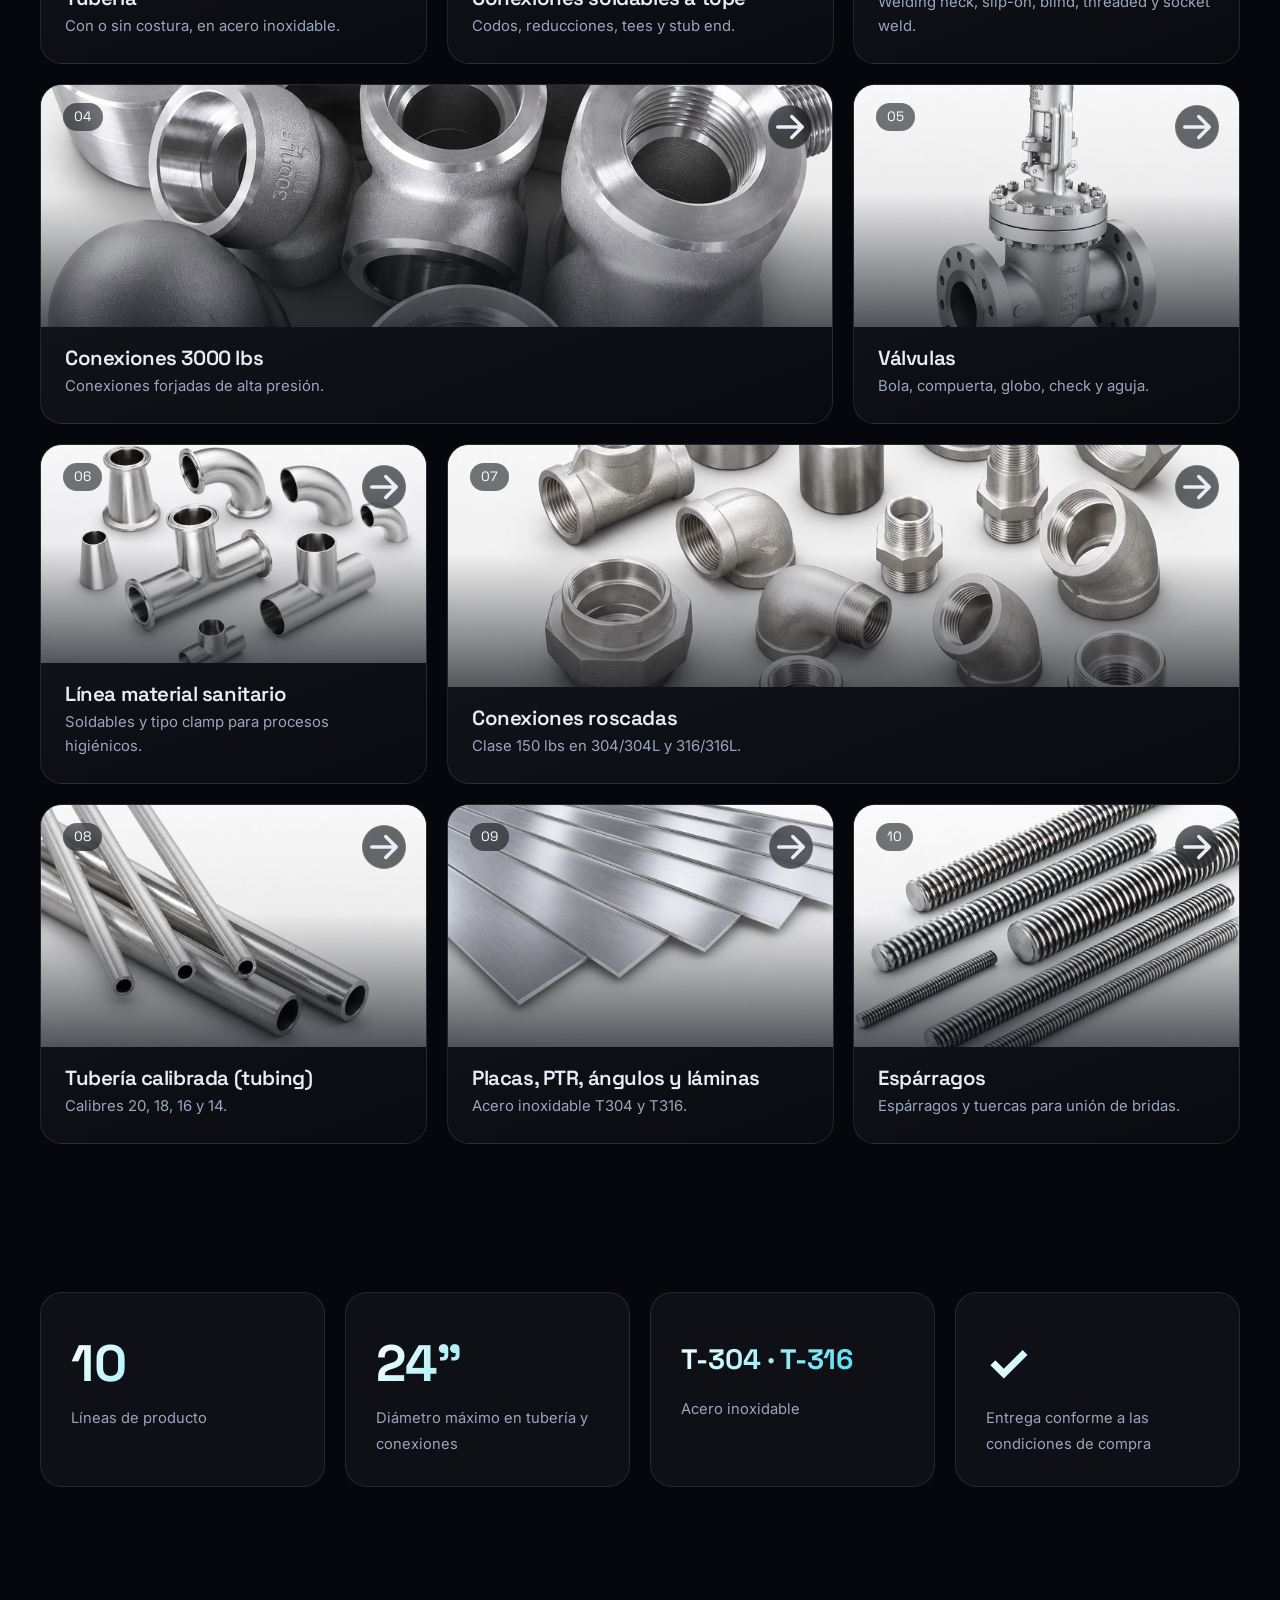
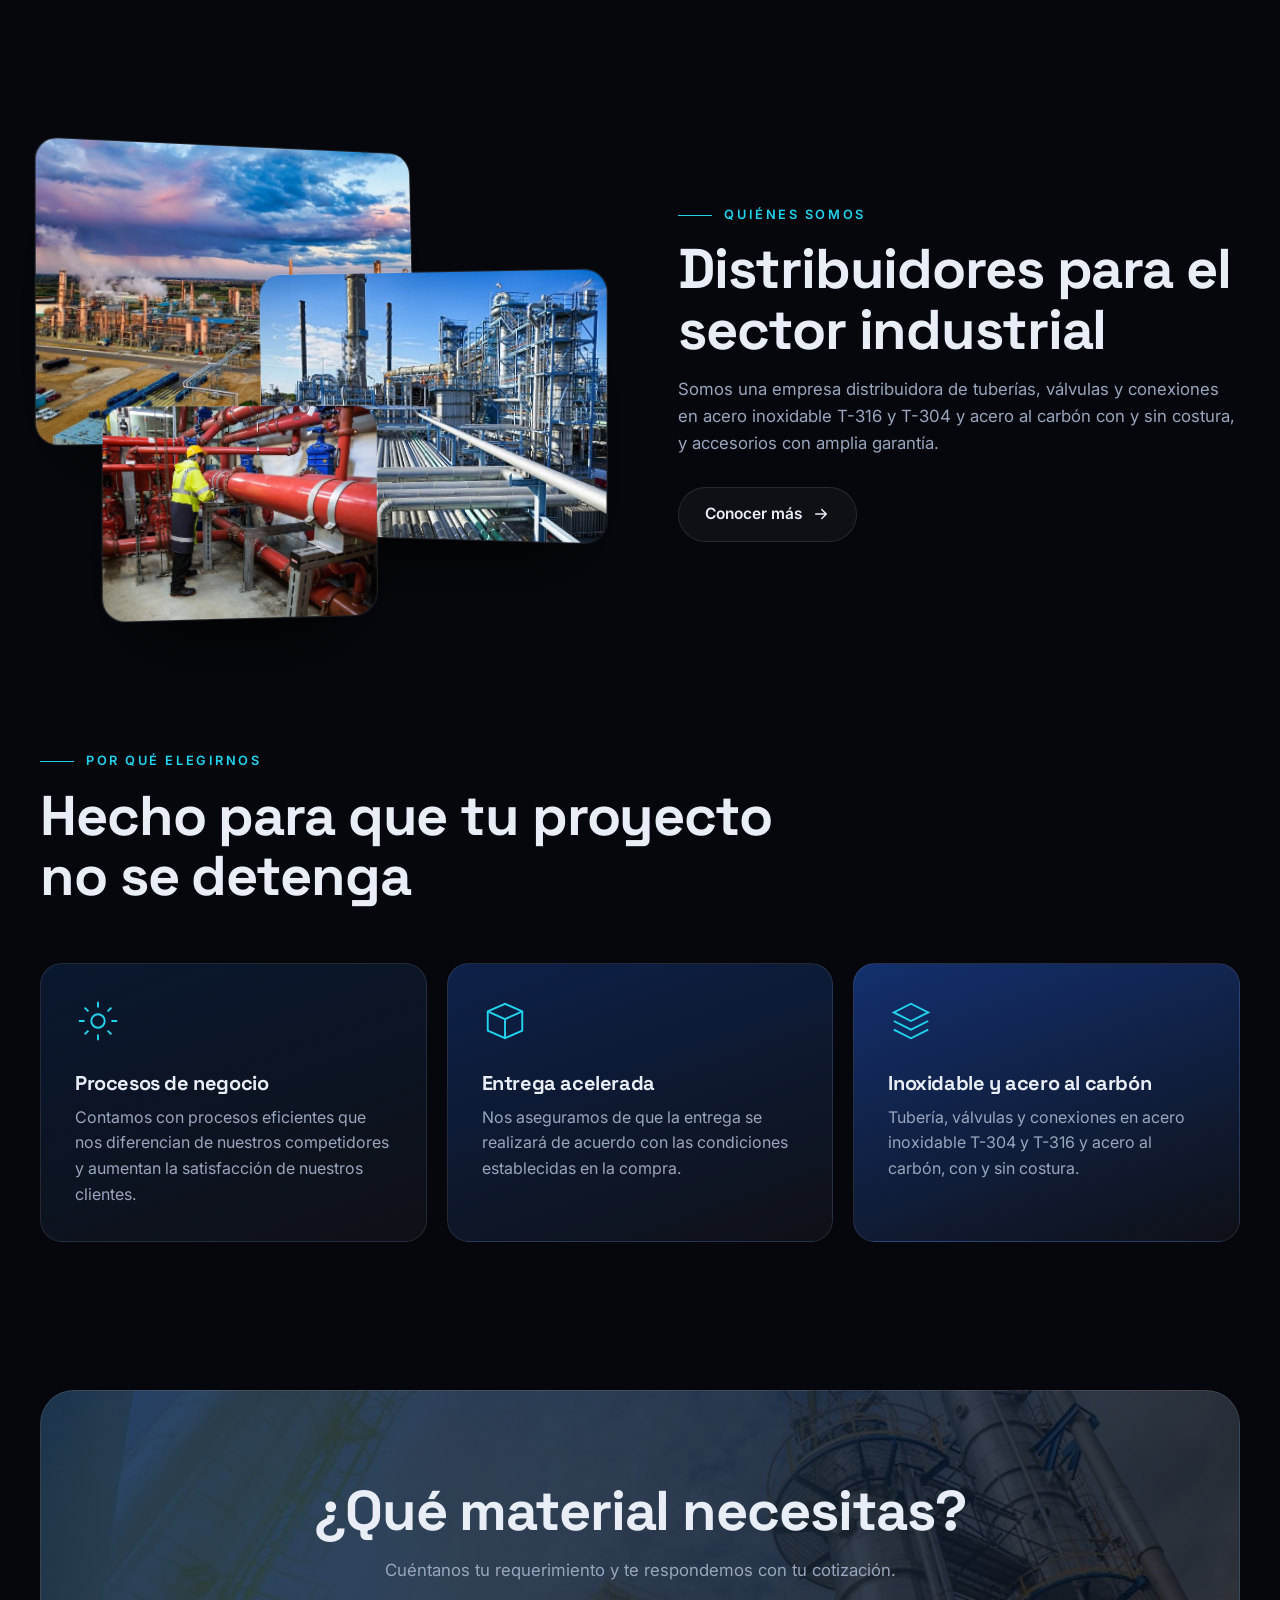
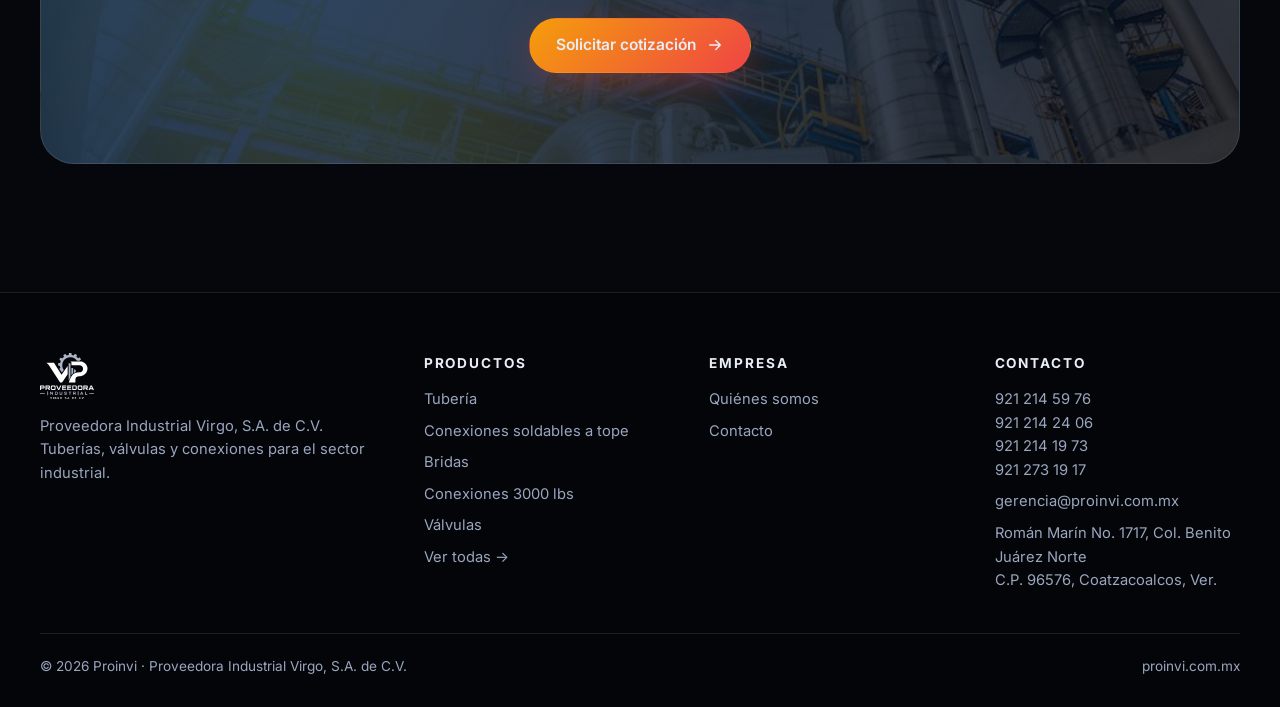
==== commit e36e9060: "feat: add gradient-intensity hierarchy to the Por qué elegirnos card strip" ====
--- a/index.html
+++ b/index.html
@@ -63,9 +63,9 @@
 <section class="sec" style="padding-top:20px"><div class="wrap">
   <div class="sec-h rv"><div class="eyebrow">Por qué elegirnos</div><h2>Hecho para que tu proyecto no se detenga</h2></div>
   <div class="feats">
-    <div class="feat rv"><svg viewBox="0 0 48 48" fill="none" stroke="currentColor" stroke-width="2"><circle cx="24" cy="24" r="7"/><path d="M24 4v6M24 38v6M4 24h6M38 24h6M10 10l4 4M34 34l4 4M38 10l-4 4M14 34l-4 4"/></svg><h3>Procesos de negocio</h3><p>Contamos con procesos eficientes que nos diferencian de nuestros competidores y aumentan la satisfacción de nuestros clientes.</p></div>
-    <div class="feat rv"><svg viewBox="0 0 48 48" fill="none" stroke="currentColor" stroke-width="2"><path d="M6 14 24 6l18 8v20L24 42 6 34z"/><path d="m6 14 18 8 18-8M24 22v20"/></svg><h3>Entrega acelerada</h3><p>Nos aseguramos de que la entrega se realizará de acuerdo con las condiciones establecidas en la compra.</p></div>
-    <div class="feat rv"><svg viewBox="0 0 48 48" fill="none" stroke="currentColor" stroke-width="2"><path d="m24 6 18 9-18 9-18-9z"/><path d="m6 24 18 9 18-9M6 33l18 9 18-9"/></svg><h3>Inoxidable y acero al carbón</h3><p>Tubería, válvulas y conexiones en acero inoxidable T-304 y T-316 y acero al carbón, con y sin costura.</p></div>
+    <div class="feat rv g1"><svg viewBox="0 0 48 48" fill="none" stroke="currentColor" stroke-width="2"><circle cx="24" cy="24" r="7"/><path d="M24 4v6M24 38v6M4 24h6M38 24h6M10 10l4 4M34 34l4 4M38 10l-4 4M14 34l-4 4"/></svg><h3>Procesos de negocio</h3><p>Contamos con procesos eficientes que nos diferencian de nuestros competidores y aumentan la satisfacción de nuestros clientes.</p></div>
+    <div class="feat rv g2"><svg viewBox="0 0 48 48" fill="none" stroke="currentColor" stroke-width="2"><path d="M6 14 24 6l18 8v20L24 42 6 34z"/><path d="m6 14 18 8 18-8M24 22v20"/></svg><h3>Entrega acelerada</h3><p>Nos aseguramos de que la entrega se realizará de acuerdo con las condiciones establecidas en la compra.</p></div>
+    <div class="feat rv g3"><svg viewBox="0 0 48 48" fill="none" stroke="currentColor" stroke-width="2"><path d="m24 6 18 9-18 9-18-9z"/><path d="m6 24 18 9 18-9M6 33l18 9 18-9"/></svg><h3>Inoxidable y acero al carbón</h3><p>Tubería, válvulas y conexiones en acero inoxidable T-304 y T-316 y acero al carbón, con y sin costura.</p></div>
   </div>
 </div></section>
 
--- a/style.css
+++ b/style.css
@@ -116,6 +116,9 @@
 .feat:hover{transform:translateY(-8px);border-color:rgba(34,211,238,.4)}
 .feat:before{content:"";position:absolute;inset:-1px;background:radial-gradient(300px circle at var(--fx,50%) var(--fy,0%),rgba(59,140,255,.18),transparent 60%);opacity:0;transition:.3s}
 .feat:hover:before{opacity:1}
+.feat.g1{background:linear-gradient(160deg,#0a1830,var(--panel))}
+.feat.g2{background:linear-gradient(160deg,var(--navy),var(--panel))}
+.feat.g3{background:linear-gradient(160deg,var(--navy2),var(--panel))}
 .feat svg{width:46px;height:46px;color:var(--ac2);margin-bottom:22px;position:relative}
 .feat h3{font-size:1.25rem;margin-bottom:10px;position:relative}.feat p{color:var(--mu);position:relative}
 /* split / about */
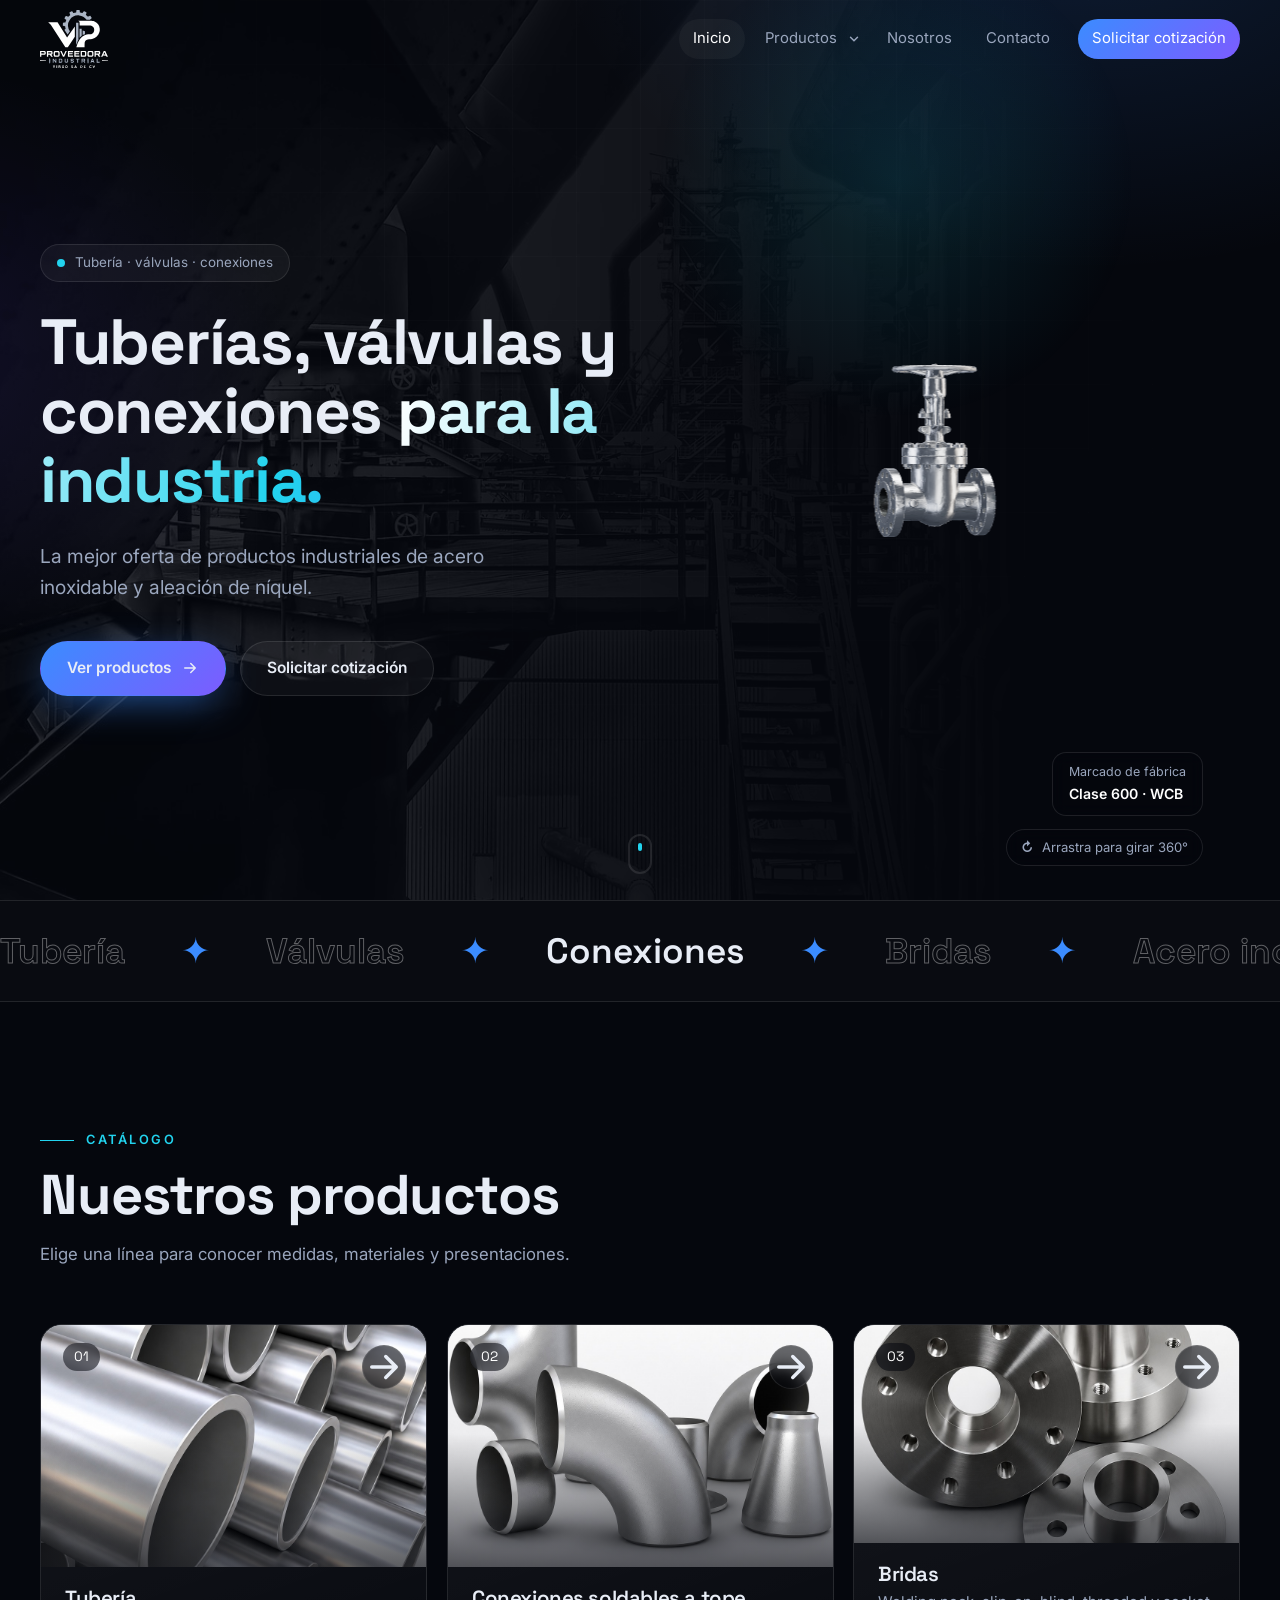
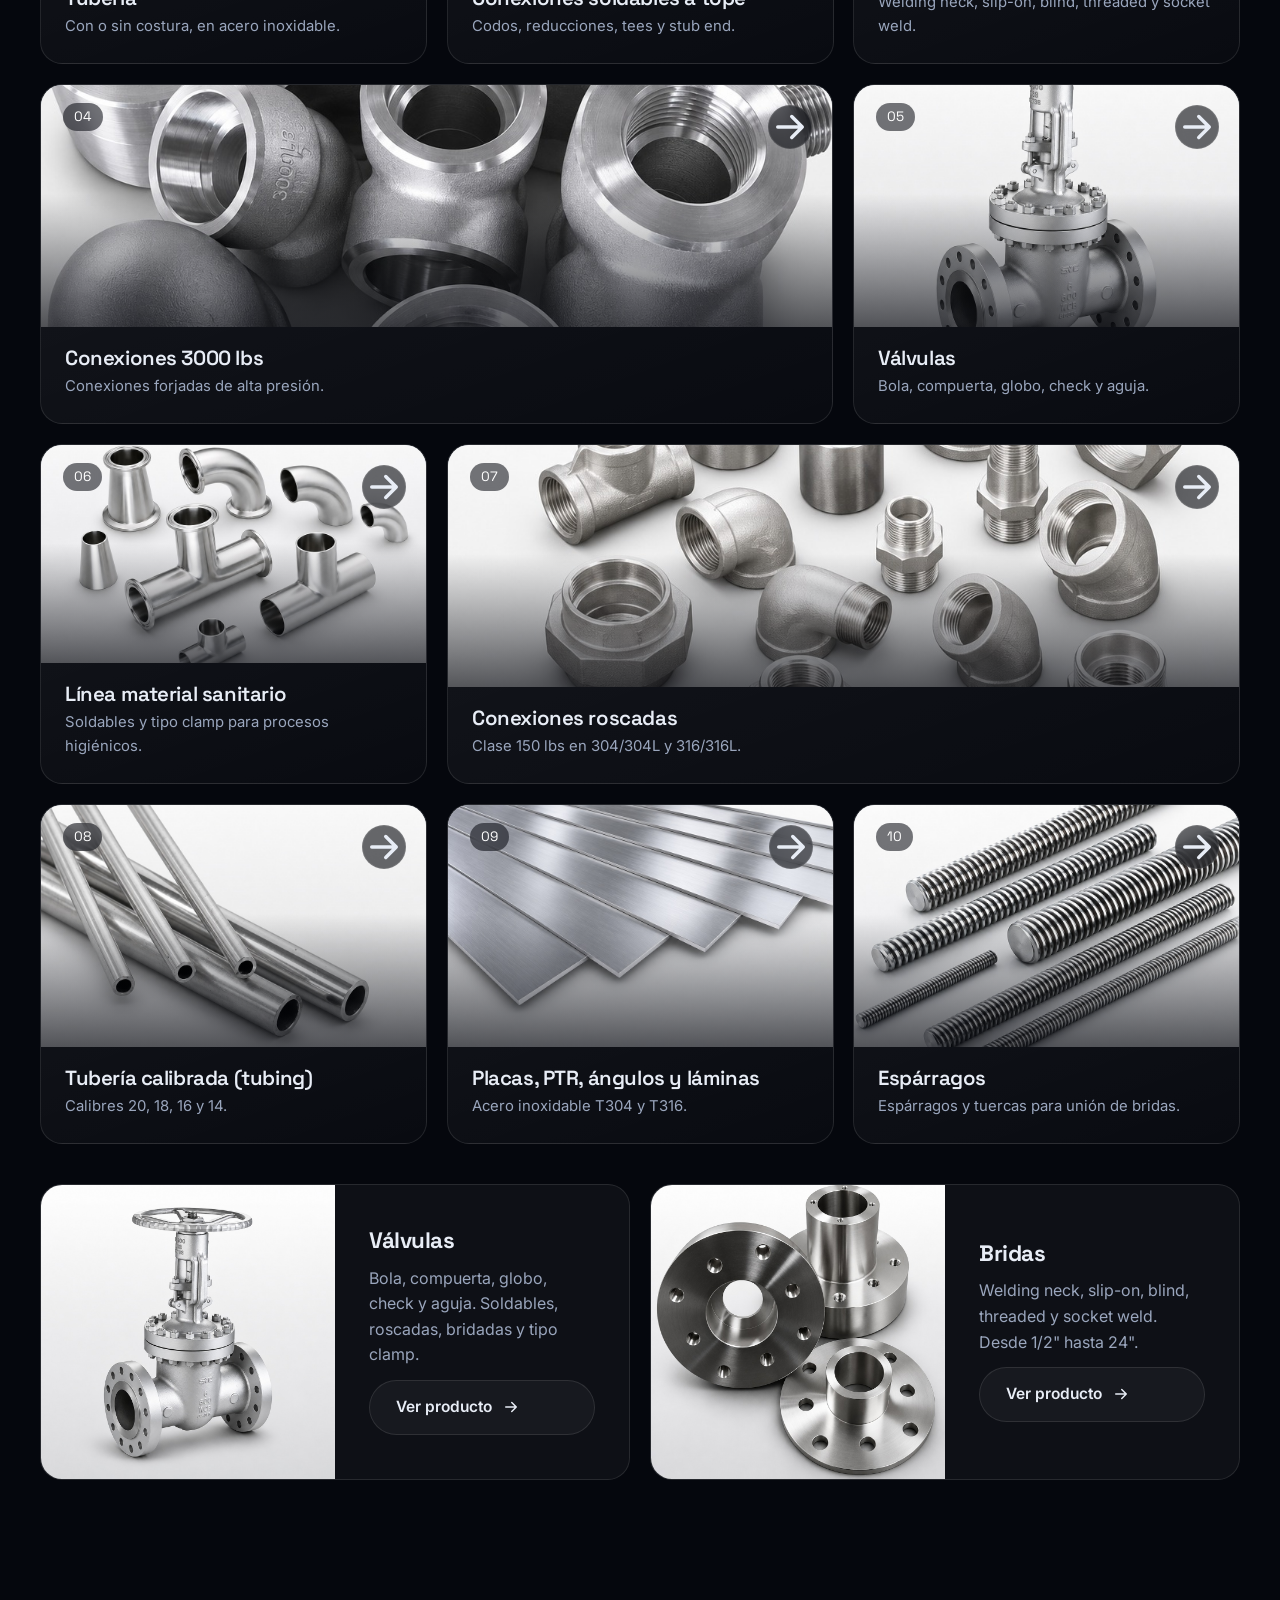
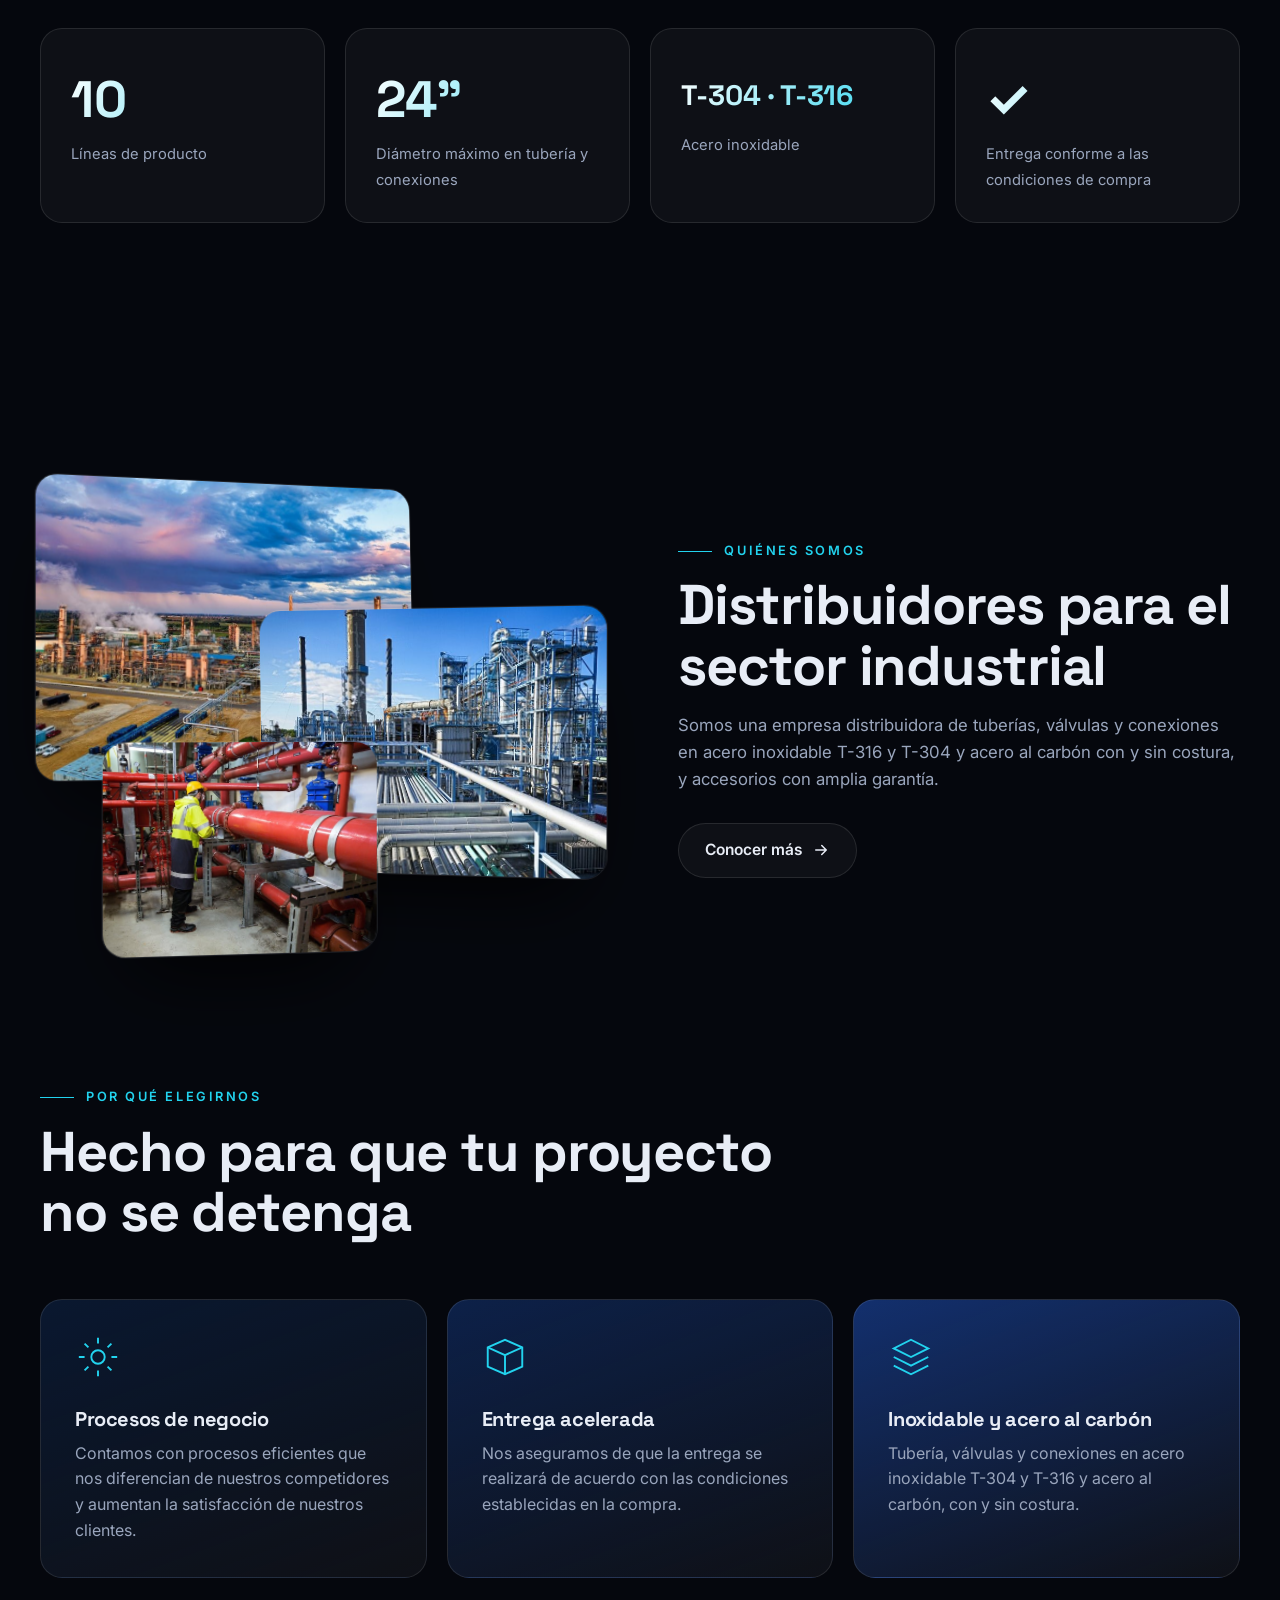
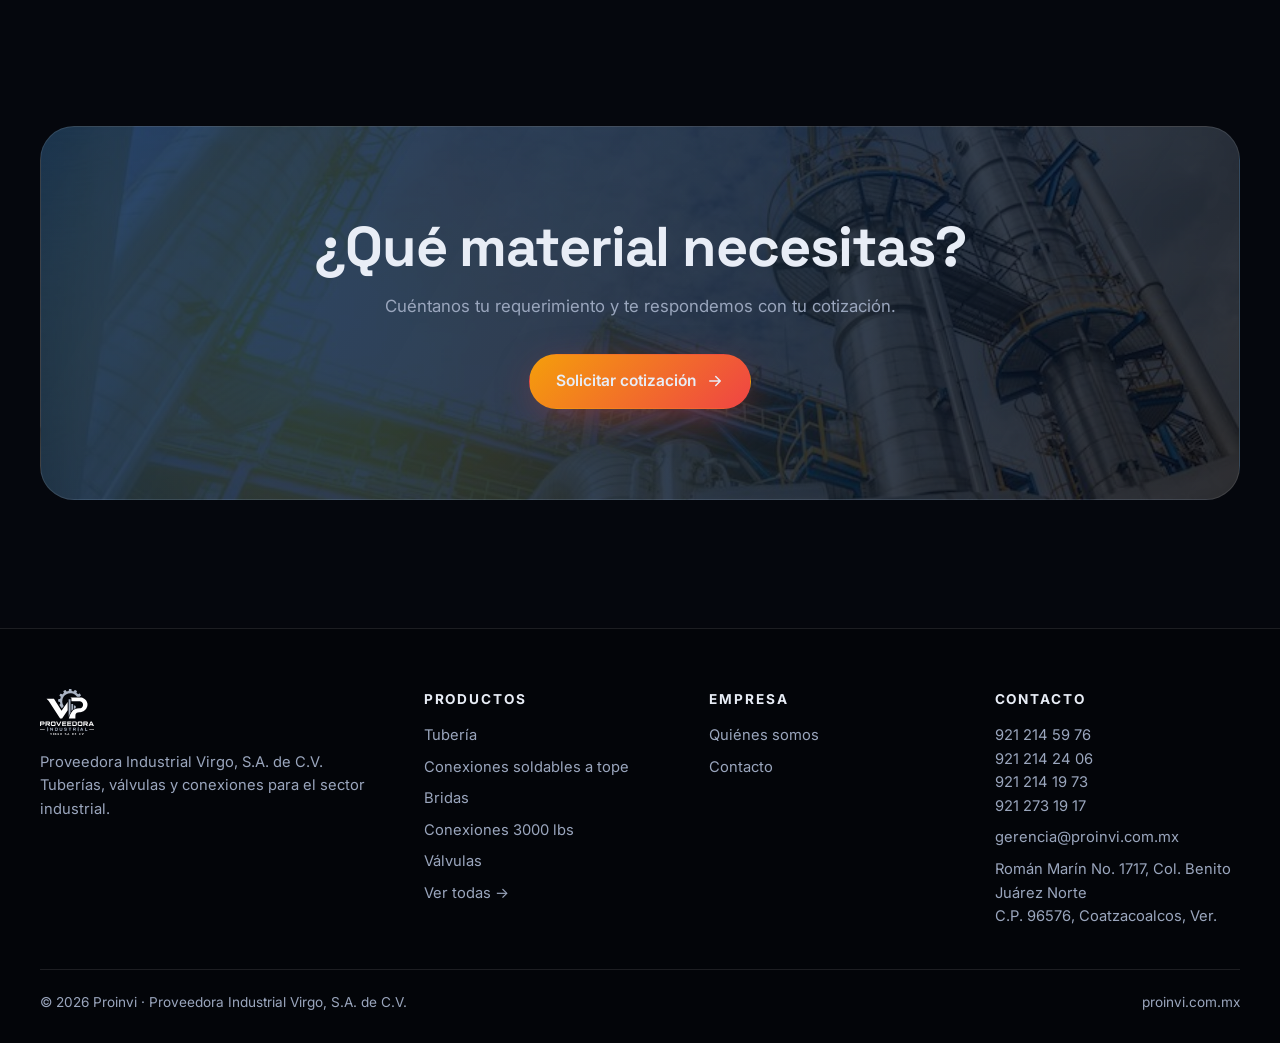
==== commit f32a66cb: "feat: add split-panel product cards for válvulas and bridas" ====
--- a/index.html
+++ b/index.html
@@ -42,6 +42,10 @@
 <section class="sec" id="productos"><div class="wrap">
   <div class="sec-h rv"><div class="eyebrow">Catálogo</div><h2>Nuestros productos</h2><p class="sub">Elige una línea para conocer medidas, materiales y presentaciones.</p></div>
   <div class="bento" id="bento"></div>
+  <div class="splitgrid">
+    <div class="splitcard rv"><div class="ph"><img src="images/valvulas-1.jpg" alt="Válvula de bola industrial" loading="lazy"></div><div class="bd"><h3>Válvulas</h3><p>Bola, compuerta, globo, check y aguja. Soldables, roscadas, bridadas y tipo clamp.</p><a class="btn" href="producto.html?c=valvulas">Ver producto <svg viewBox="0 0 24 24" fill="none" stroke="currentColor" stroke-width="2" stroke-linecap="round" stroke-linejoin="round"><path d="M5 12h14M13 6l6 6-6 6"/></svg></a></div></div>
+    <div class="splitcard rv"><div class="ph"><img src="images/bridas-1.jpg" alt="Bridas de acero inoxidable" loading="lazy"></div><div class="bd"><h3>Bridas</h3><p>Welding neck, slip-on, blind, threaded y socket weld. Desde 1/2" hasta 24".</p><a class="btn" href="producto.html?c=bridas">Ver producto <svg viewBox="0 0 24 24" fill="none" stroke="currentColor" stroke-width="2" stroke-linecap="round" stroke-linejoin="round"><path d="M5 12h14M13 6l6 6-6 6"/></svg></a></div></div>
+  </div>
 </div></section>
 
 <section class="sec" style="padding-top:20px"><div class="wrap">
--- a/style.css
+++ b/style.css
@@ -105,6 +105,15 @@
 .card .go{position:absolute;right:20px;top:20px;z-index:4;width:44px;height:44px;border-radius:50%;background:rgba(5,7,13,.6);backdrop-filter:blur(8px);border:1px solid var(--line);display:grid;place-items:center;transform:translateZ(60px);transition:.3s}
 .card:hover .go{background:var(--ac);border-color:var(--ac);transform:translateZ(60px) rotate(-45deg)}
 .card .num{position:absolute;left:22px;top:18px;z-index:4;font-family:'Space Grotesk','Inter',system-ui,sans-serif;font-size:.85rem;color:#fff;background:rgba(5,7,13,.55);padding:3px 11px;border-radius:99px;backdrop-filter:blur(6px)}
+/* split product cards */
+.splitgrid{display:grid;grid-template-columns:1fr 1fr;gap:20px;margin-top:40px}
+.splitcard{display:grid;grid-template-columns:1fr 1fr;border-radius:var(--r);overflow:hidden;border:1px solid var(--line);background:var(--panel)}
+.splitcard .ph{aspect-ratio:1/1;overflow:hidden}
+.splitcard .ph img{width:100%;height:100%;object-fit:cover}
+.splitcard .bd{padding:clamp(20px,3vw,34px);display:flex;flex-direction:column;justify-content:center;gap:12px}
+.splitcard .bd h3{font-size:1.4rem}
+.splitcard .bd p{color:var(--mu)}
+@media(max-width:768px){.splitgrid{grid-template-columns:1fr}.splitcard{grid-template-columns:1fr}}
 /* stats */
 .stats{display:grid;grid-template-columns:repeat(4,1fr);gap:20px}
 .stat{padding:30px;border:1px solid var(--line);border-radius:var(--r);background:var(--panel)}
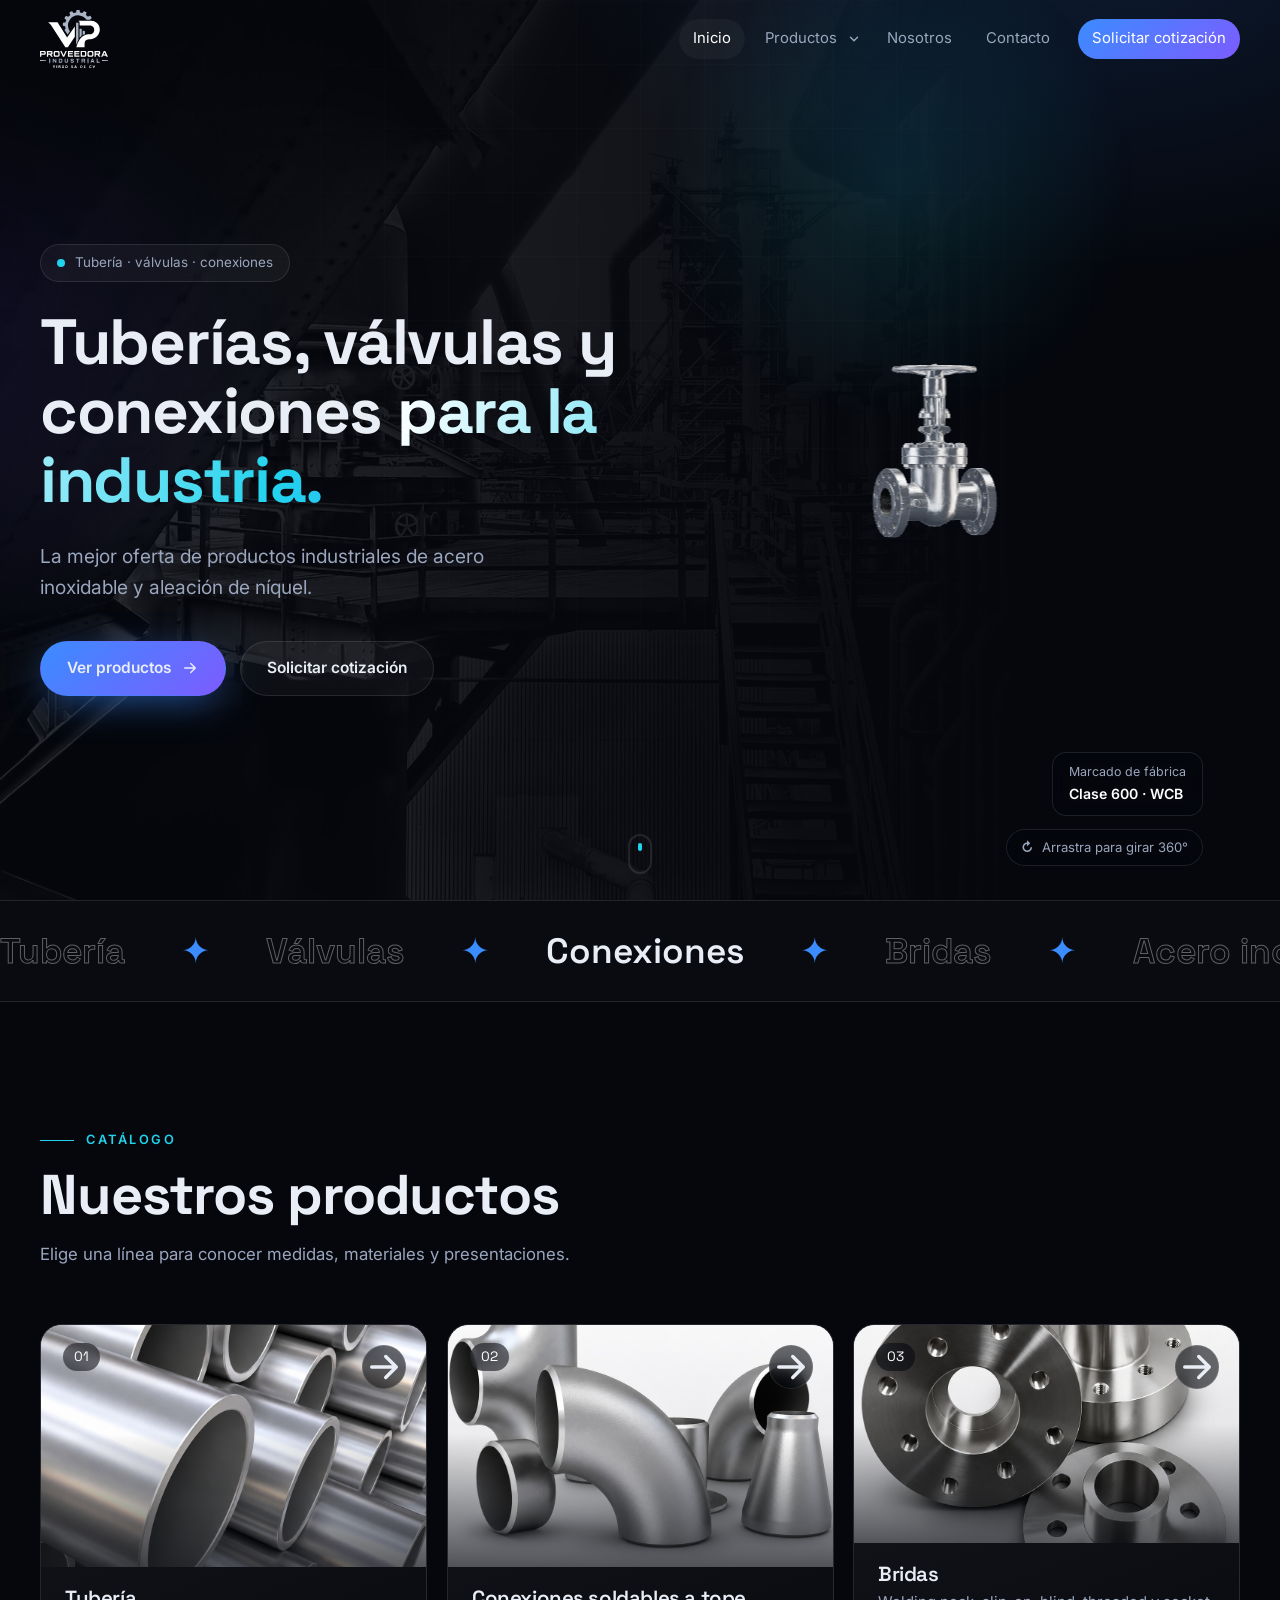
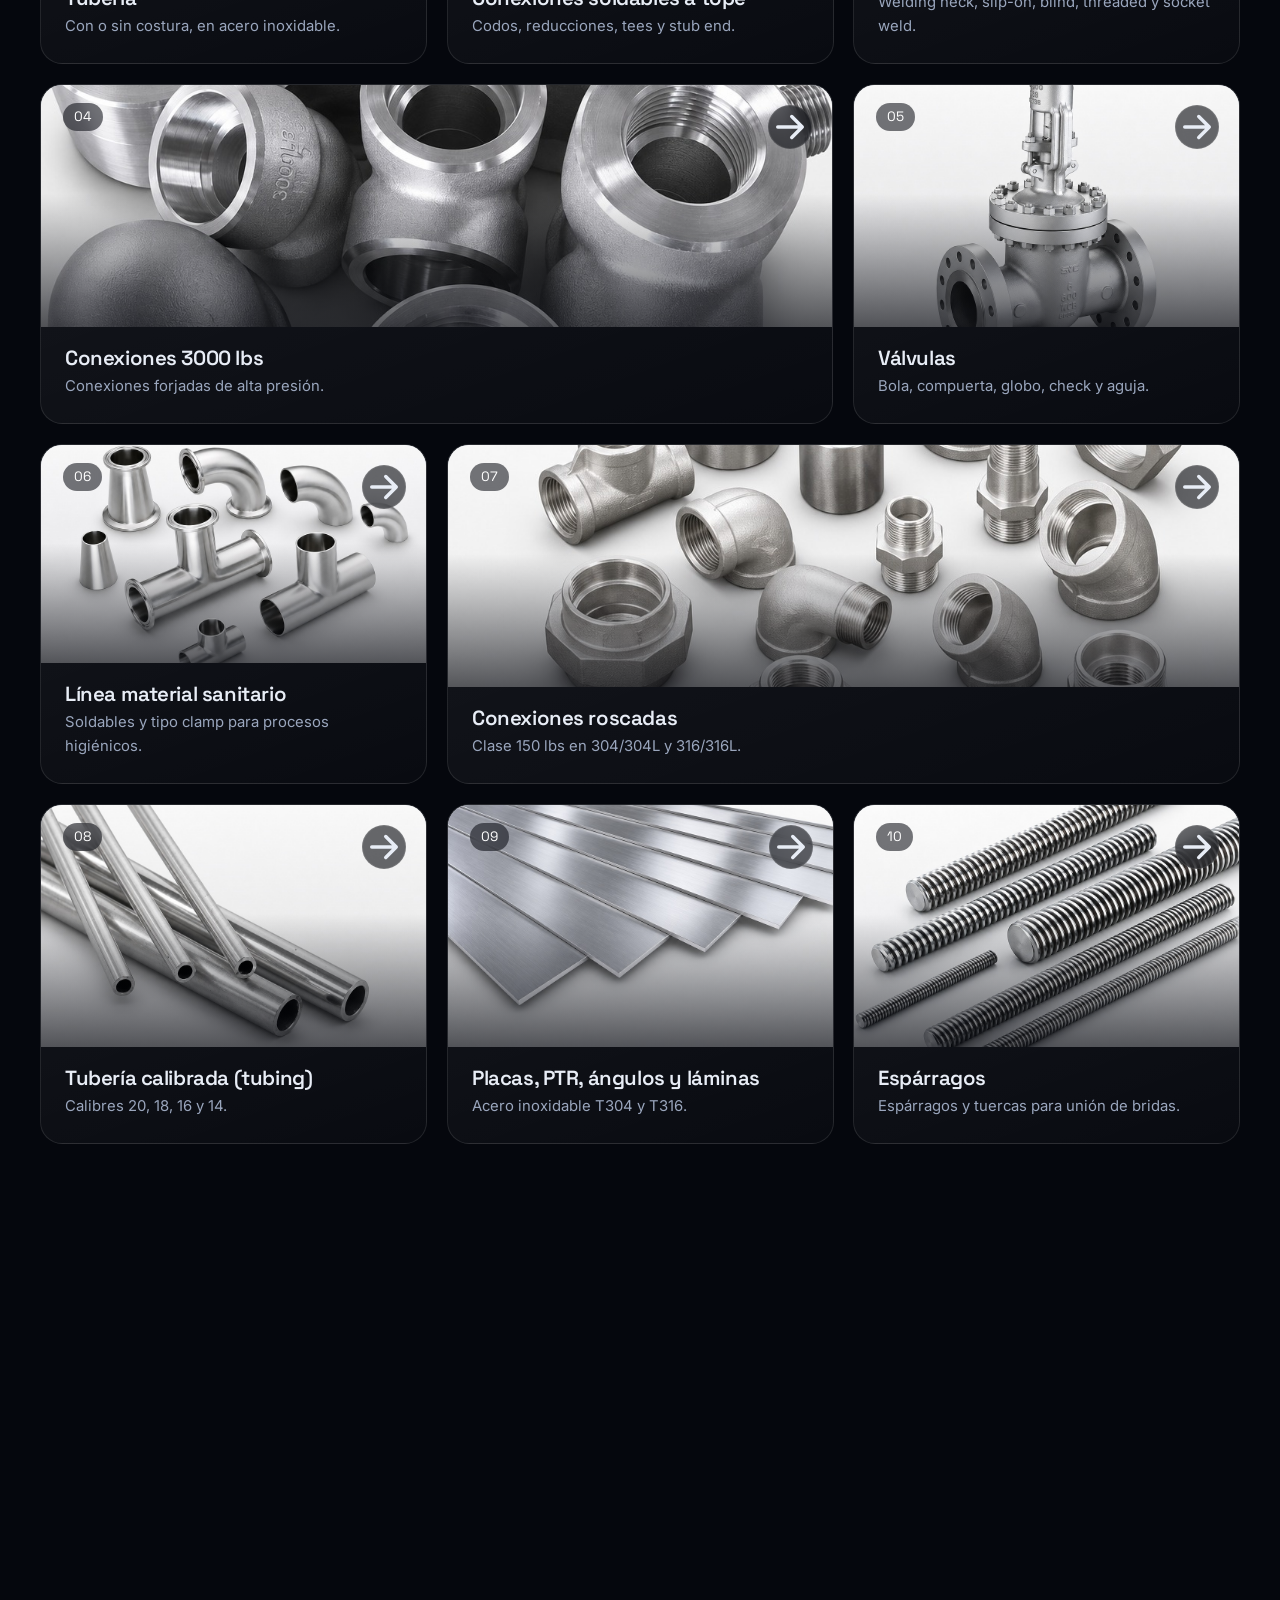
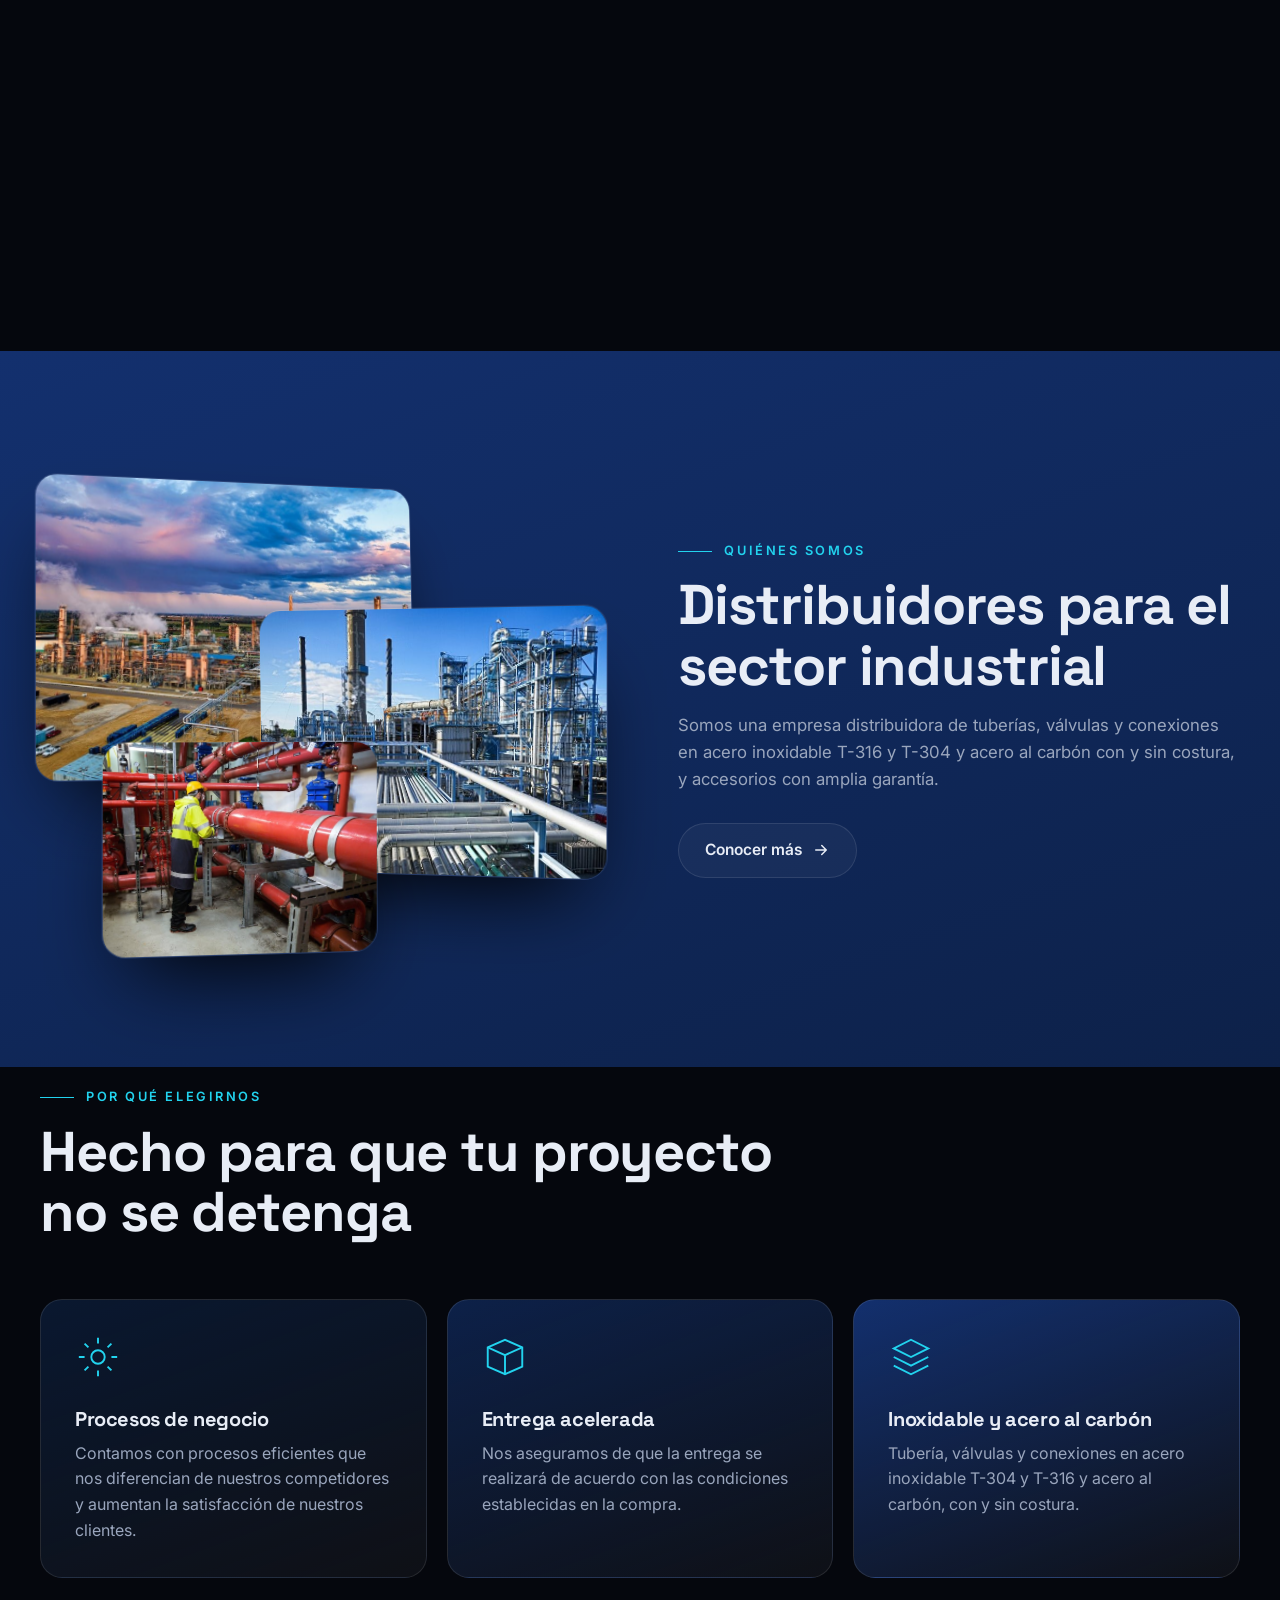
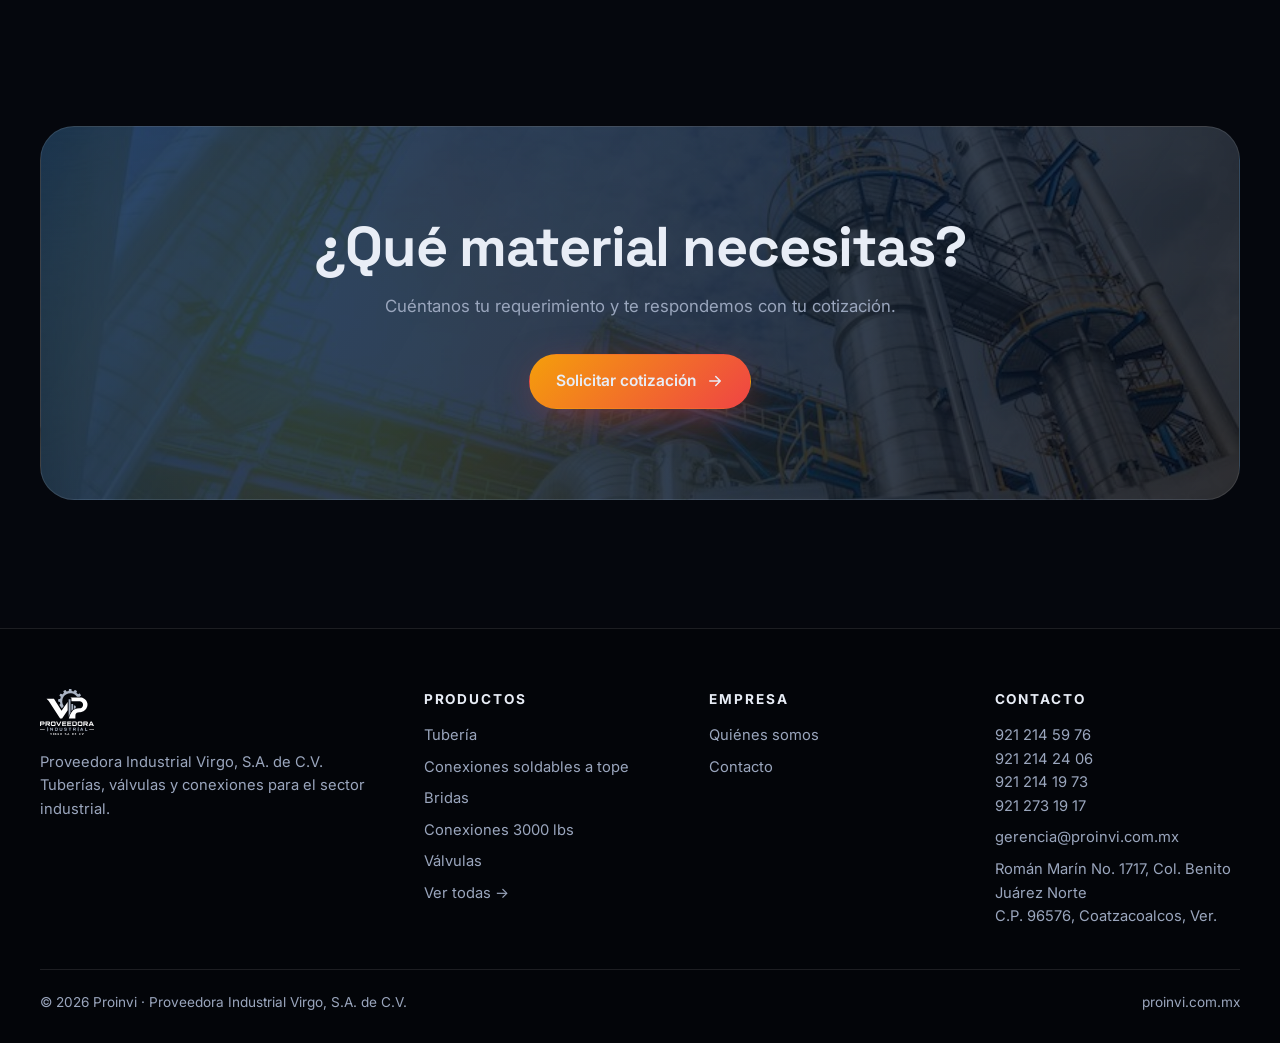
==== commit d9a509fd: "feat: apply navy-weight background to the Quiénes somos section" ====
--- a/index.html
+++ b/index.html
@@ -57,7 +57,7 @@
   </div>
 </div></section>
 
-<section class="sec"><div class="wrap split">
+<section class="sec weight"><div class="wrap split">
   <div class="stack rv"><img src="images/planta-refineria.jpg" alt="Planta industrial" loading="lazy"><img src="images/planta-azul.jpg" alt="Tubería industrial" loading="lazy"><img src="images/planta-tuberia-roja.jpg" alt="Línea de proceso" loading="lazy"></div>
   <div class="rv"><div class="eyebrow">Quiénes somos</div><h2>Distribuidores para el sector industrial</h2>
     <p class="sub" style="max-width:none">Somos una empresa distribuidora de tuberías, válvulas y conexiones en acero inoxidable T-316 y T-304 y acero al carbón con y sin costura, y accesorios con amplia garantía.</p>
--- a/style.css
+++ b/style.css
@@ -87,6 +87,7 @@
 .sec h2{font-size:clamp(2rem,4.4vw,3.5rem);font-weight:700;max-width:760px}
 .sec .sub{color:var(--mu);max-width:560px;margin-top:16px;font-size:1.05rem}
 .sec-h{margin-bottom:56px}
+.sec.weight{background:linear-gradient(160deg,var(--navy2),var(--navy))}
 /* bento / tarjetas 3D */
 .bento{display:grid;grid-template-columns:repeat(6,1fr);gap:20px;perspective:1400px}
 .card{grid-column:span 2;position:relative;border-radius:var(--r);overflow:hidden;background:linear-gradient(160deg,rgba(255,255,255,.07),rgba(255,255,255,.02));border:1px solid var(--line);transform-style:preserve-3d;transition:transform .5s var(--ease),border-color .3s,box-shadow .4s;will-change:transform;display:flex;flex-direction:column;min-height:340px}
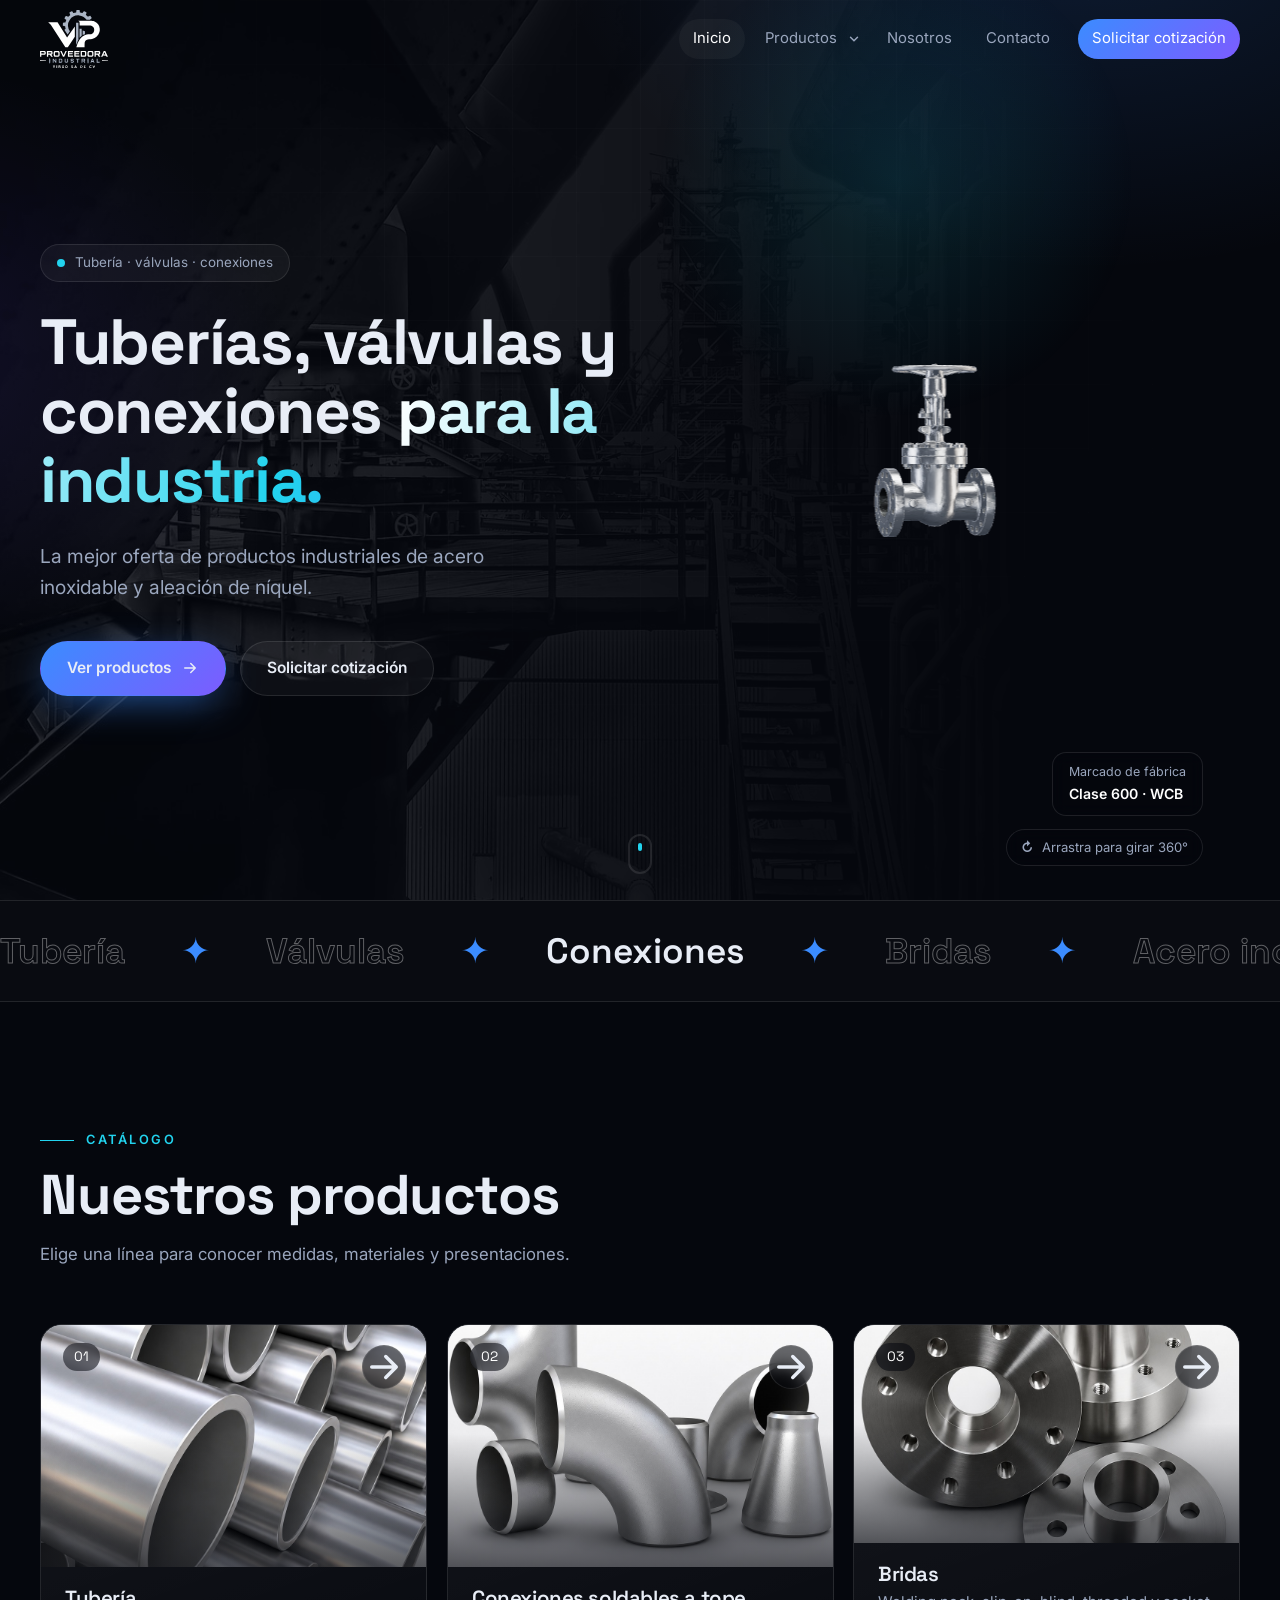
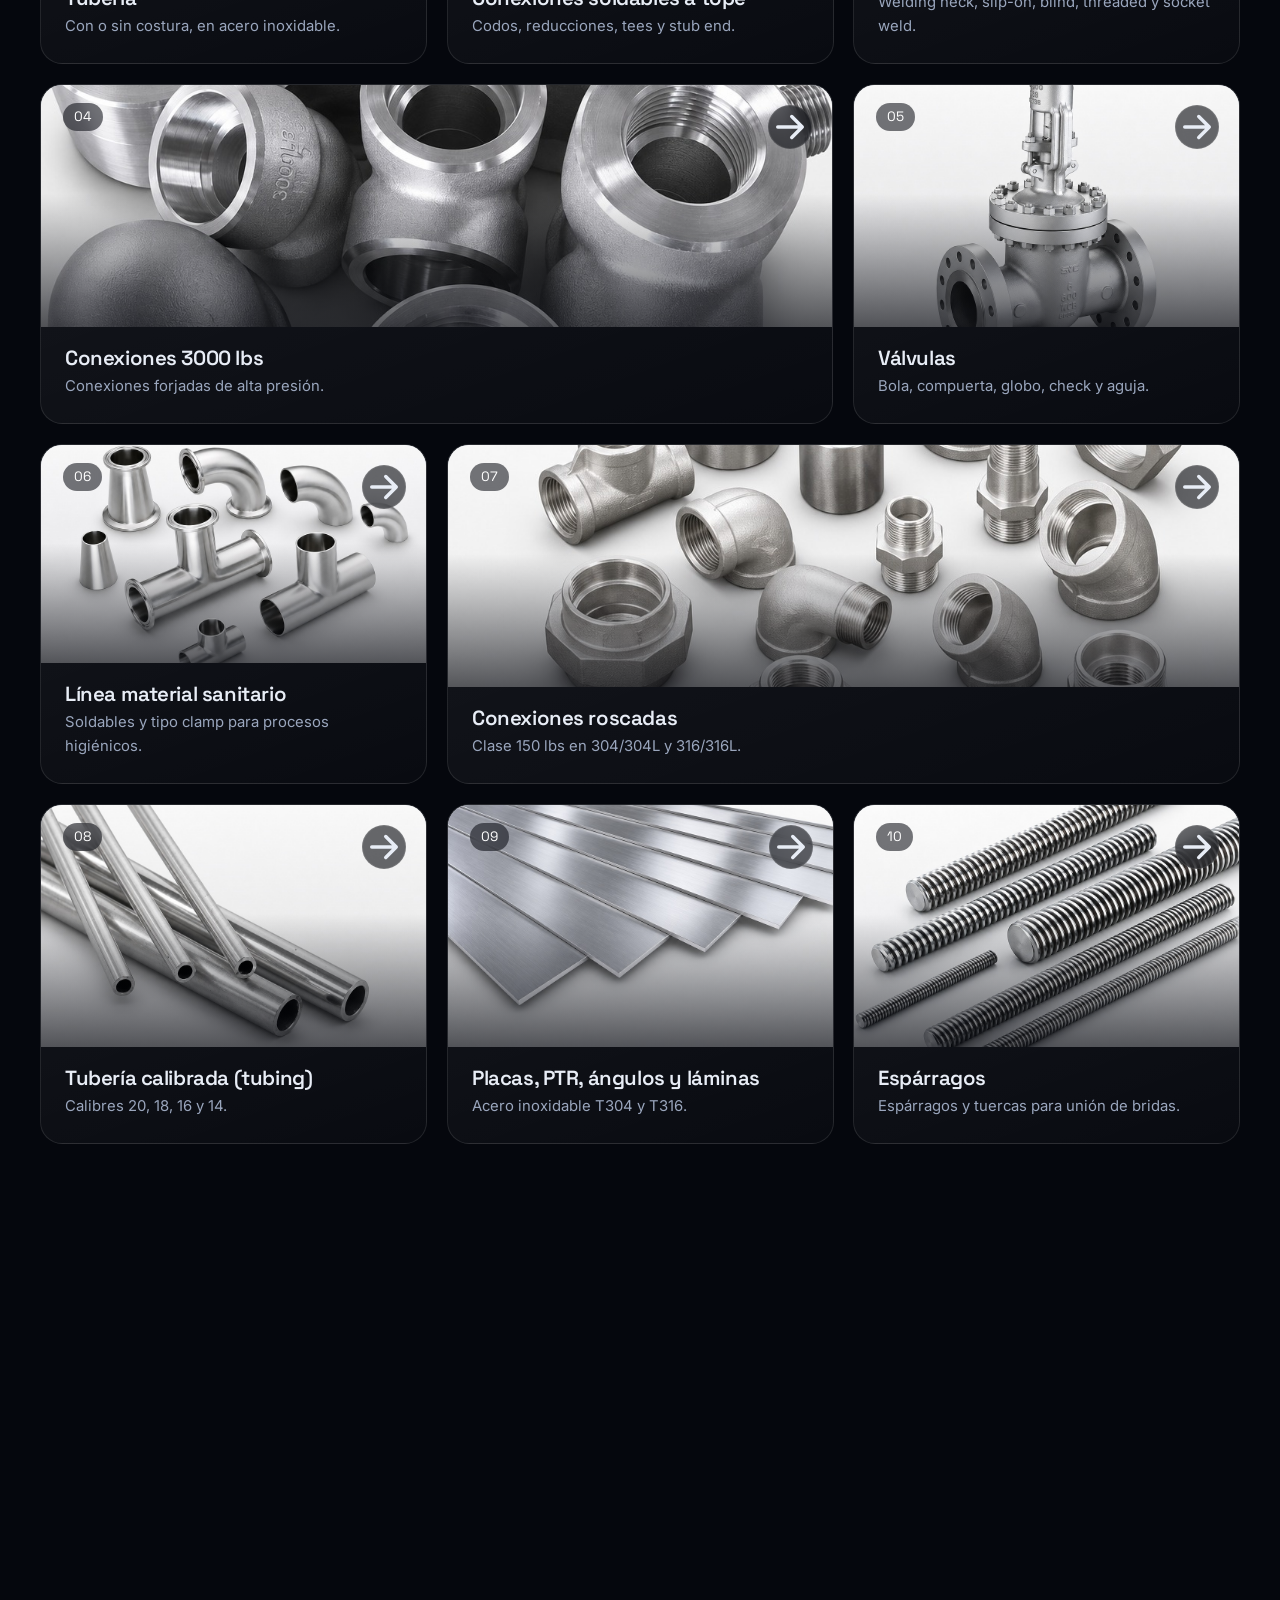
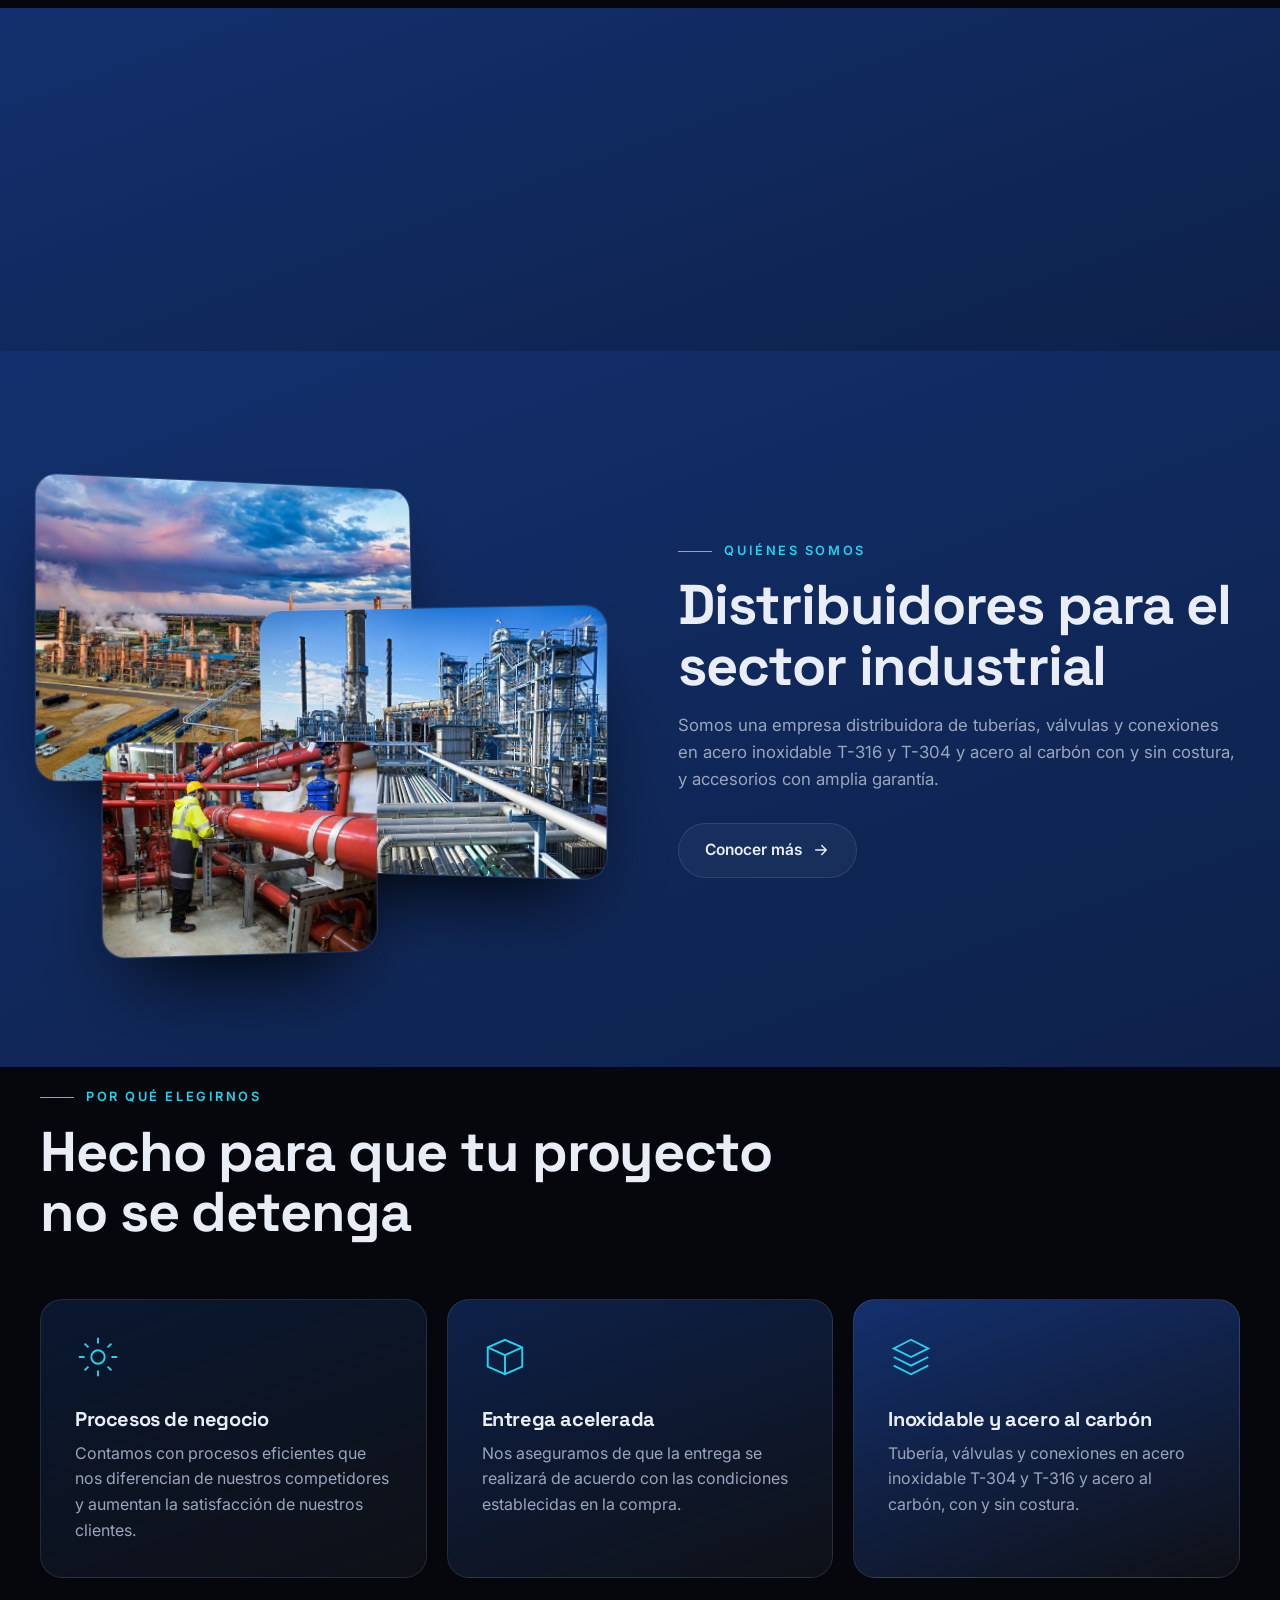
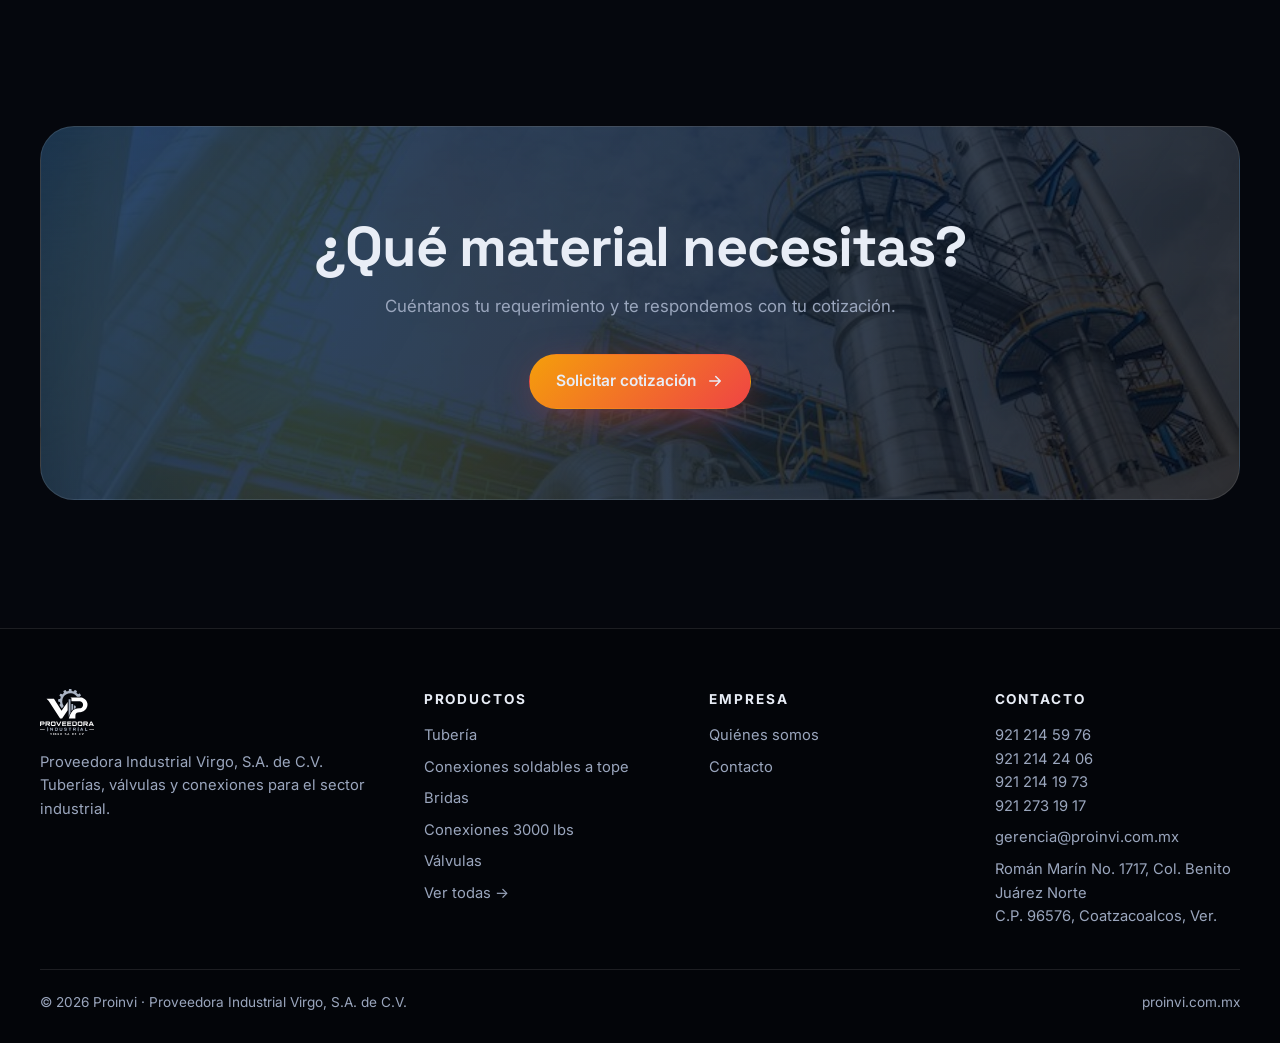
==== commit c2830dc7: "feat: apply navy-weight background to the stats band" ====
--- a/index.html
+++ b/index.html
@@ -48,7 +48,7 @@
   </div>
 </div></section>
 
-<section class="sec" style="padding-top:20px"><div class="wrap">
+<section class="sec weight" style="padding-top:20px"><div class="wrap">
   <div class="stats">
     <div class="stat rv"><b><span data-n="10">0</span></b><span>Líneas de producto</span></div>
     <div class="stat rv"><b><span data-n="24">0</span>"</b><span>Diámetro máximo en tubería y conexiones</span></div>
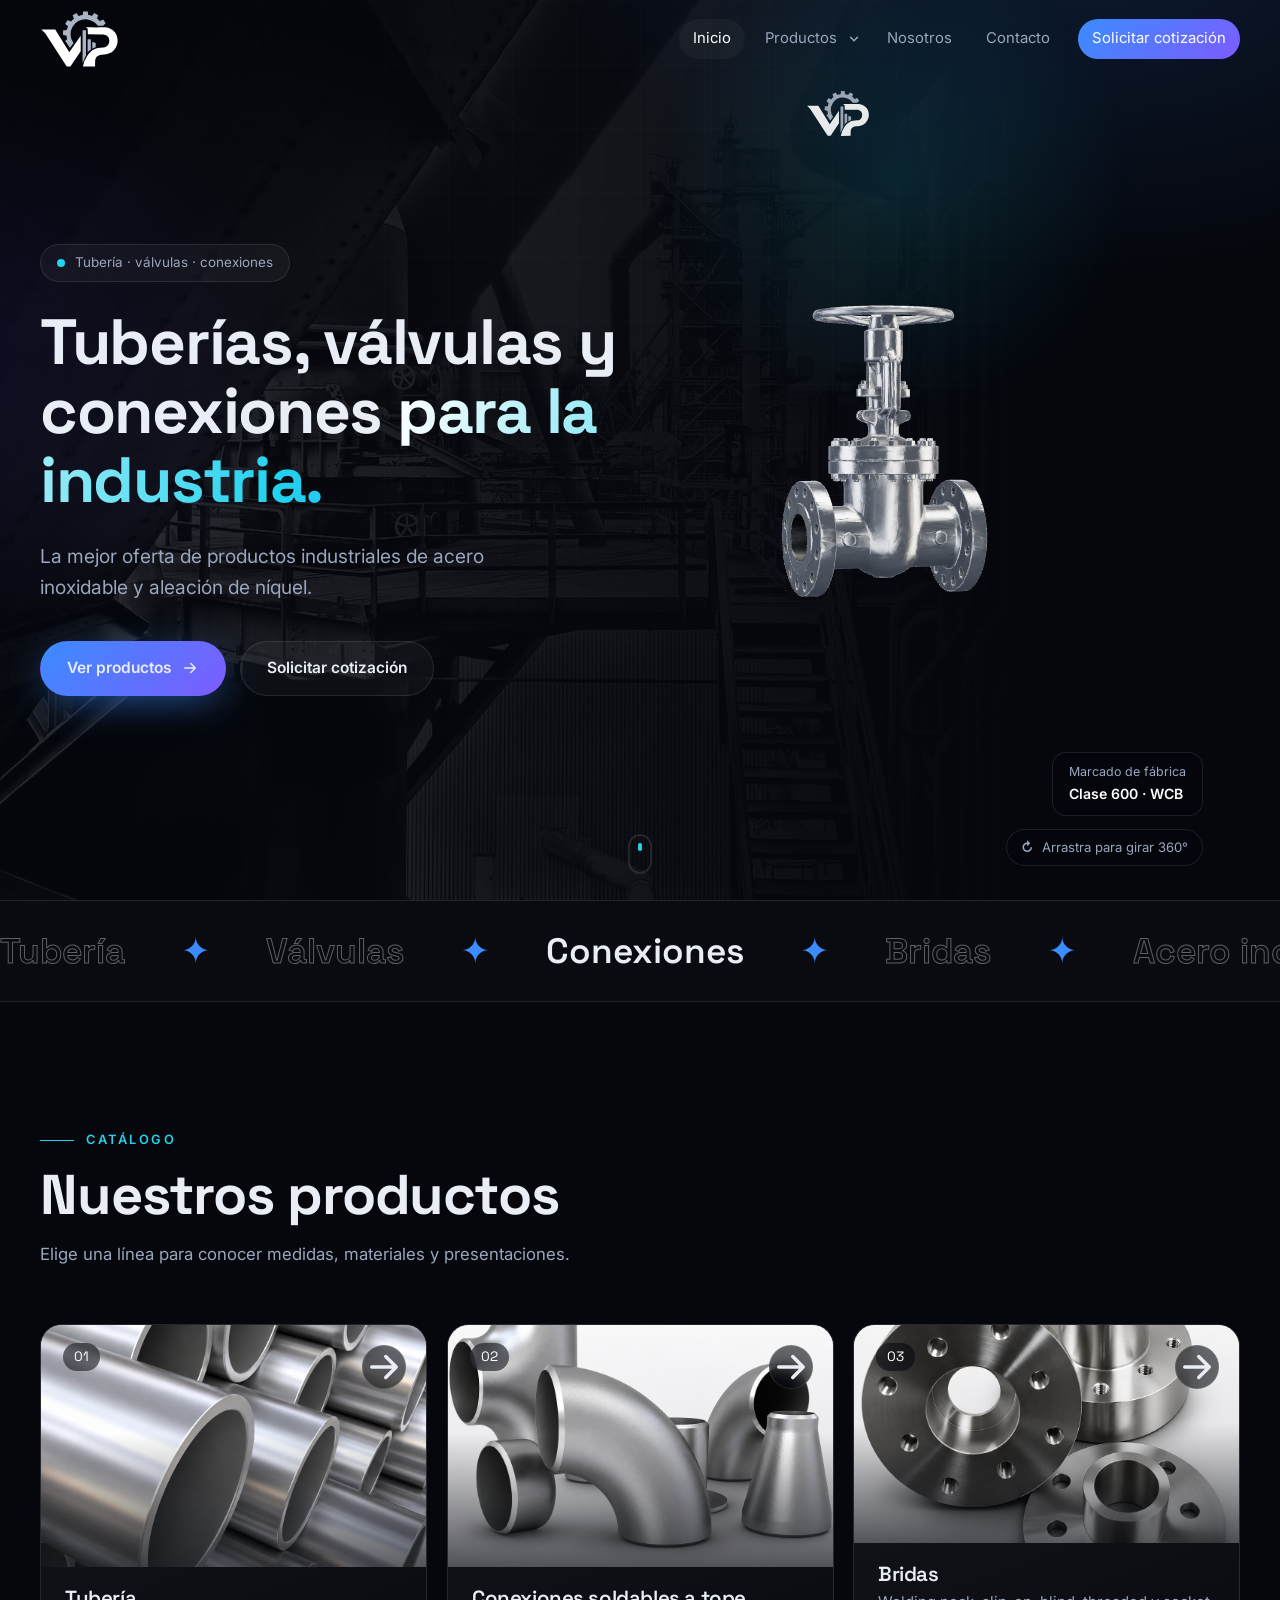
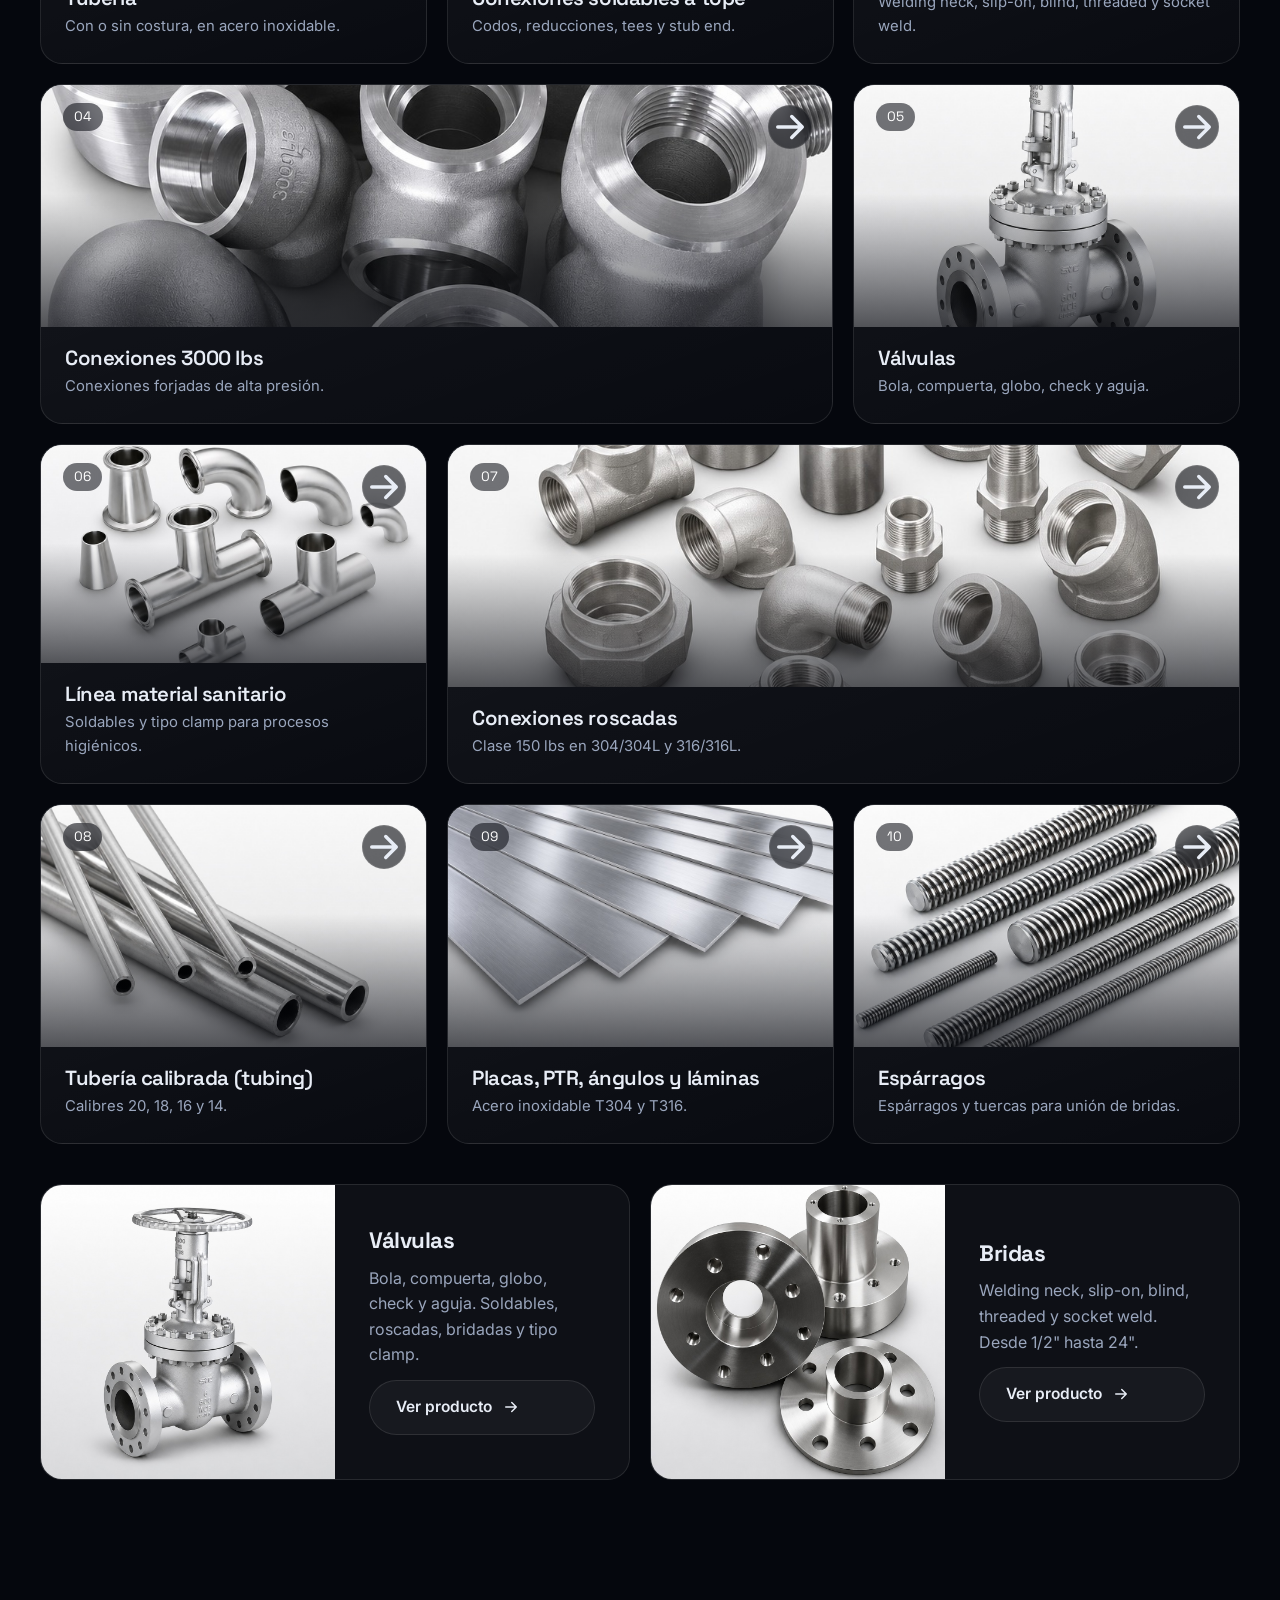
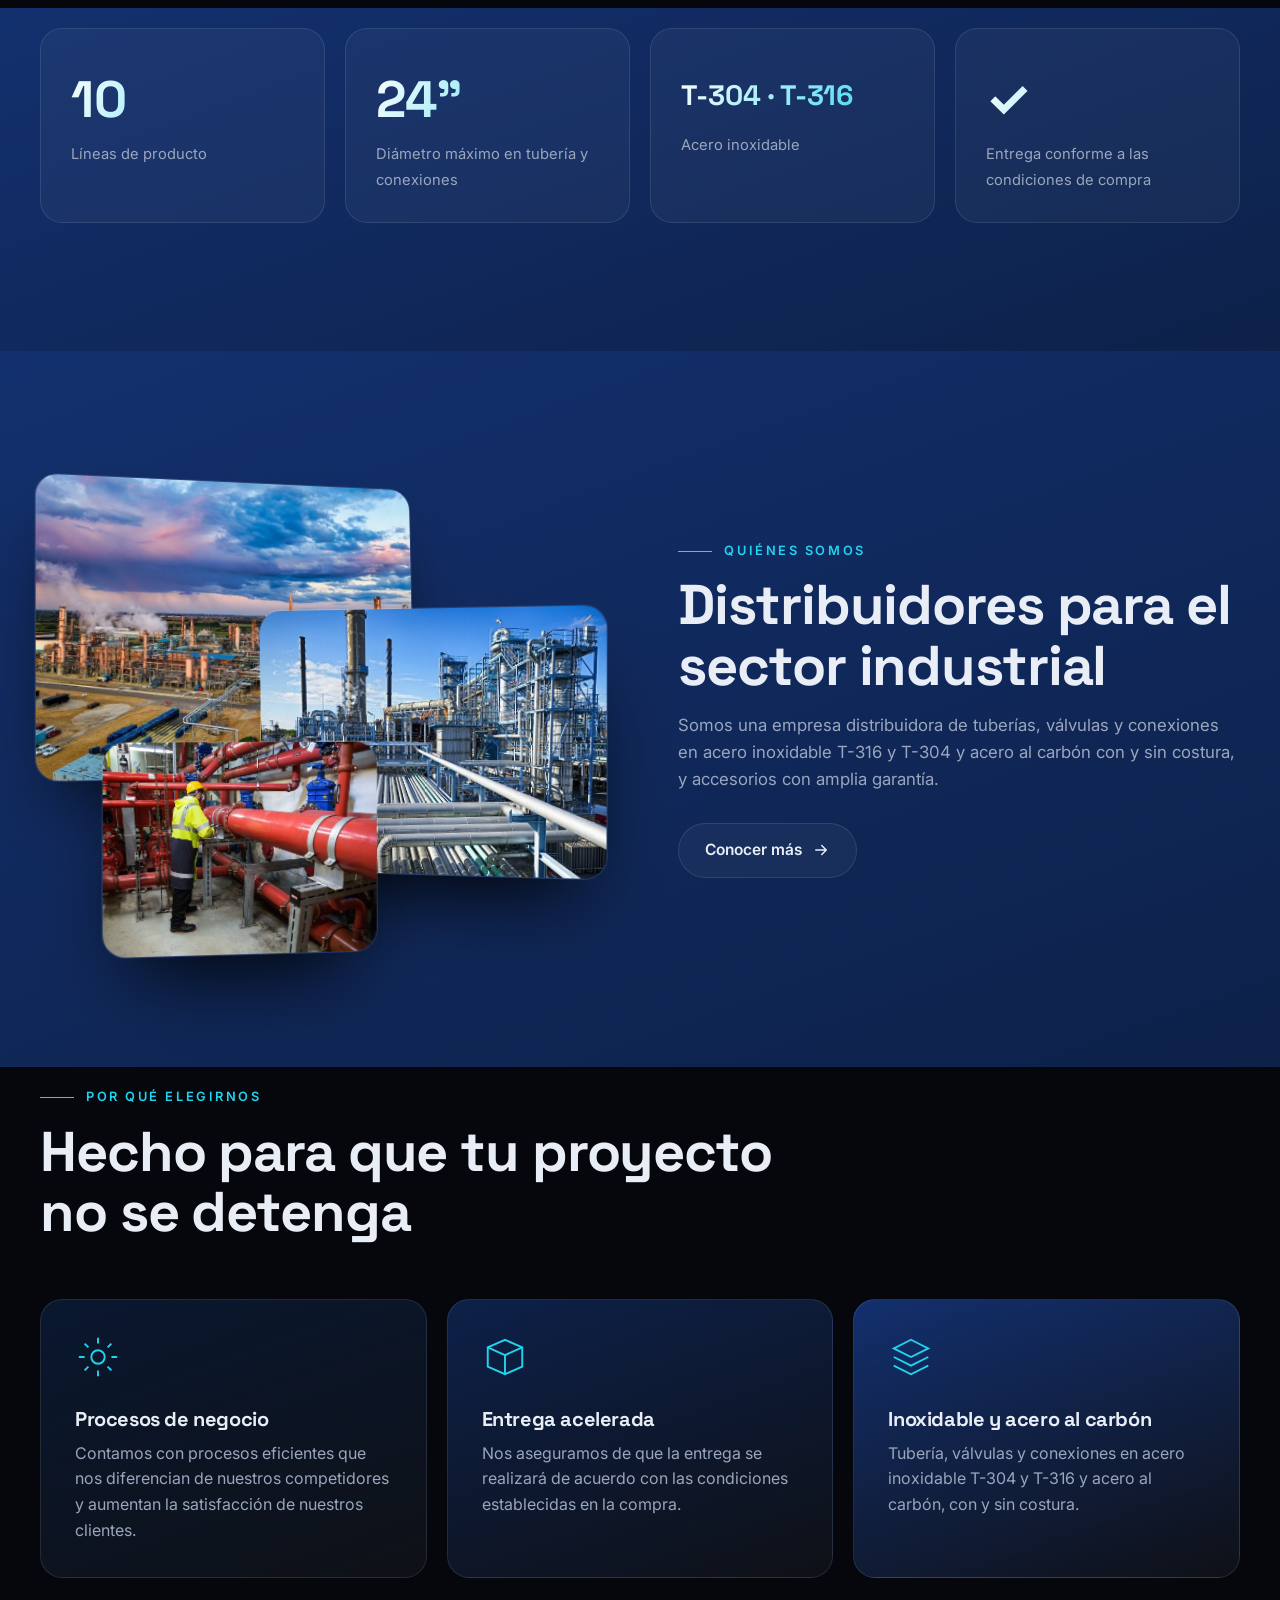
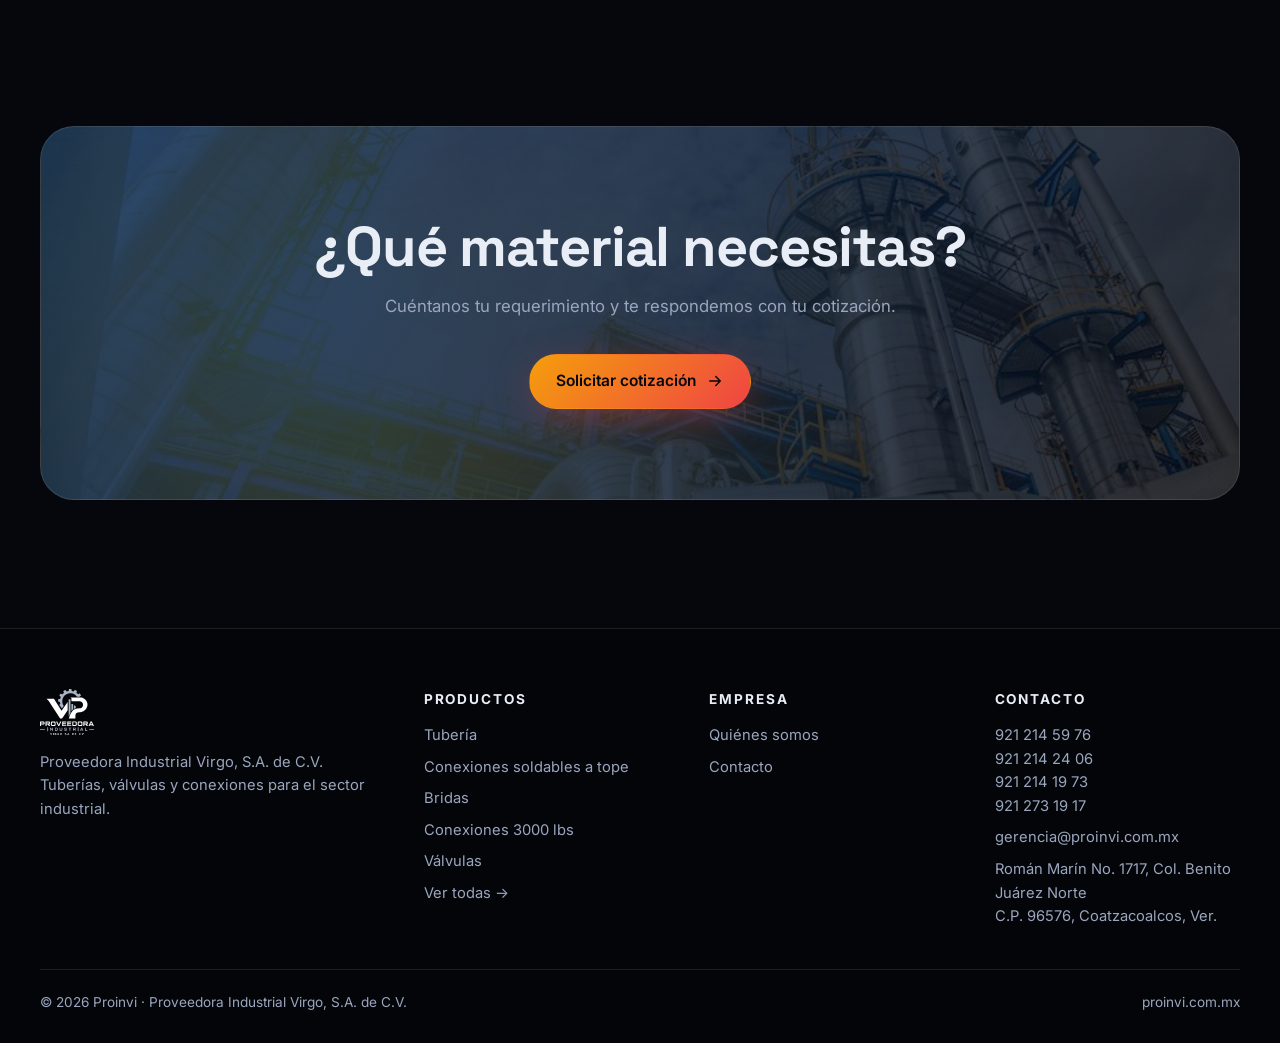
==== commit aba75749: "fix: enlarge hero valve, add compact icon-only logo to nav and hero The 3D valve read as too small i" ====
--- a/index.html
+++ b/index.html
@@ -17,6 +17,7 @@
 <section class="hero" id="top">
   <div class="bgimg"></div>
   <div id="c3d" aria-hidden="true"></div>
+  <img class="hero-logo" src="images/logo-icono.svg" alt="" aria-hidden="true">
   <img class="fallback" src="images/valvulas-1.jpg" alt="Válvula de bola industrial">
   <div class="wrap"><div class="hero-t">
     <span class="pill" data-sin-tienda><i></i> Tubería · válvulas · conexiones</span>
--- a/style.css
+++ b/style.css
@@ -43,15 +43,16 @@
 .btn:hover{border-color:rgba(255,255,255,.3);background:rgba(255,255,255,.08)}
 .btn.p{background:linear-gradient(135deg,var(--ac),var(--ac3));border-color:transparent;box-shadow:0 10px 40px -10px rgba(59,140,255,.7)}
 .btn.p:hover{box-shadow:0 14px 50px -8px rgba(59,140,255,.95);filter:brightness(1.1)}
-.btn.warm{background:linear-gradient(135deg,var(--warm),var(--warm2));border-color:transparent;box-shadow:0 10px 40px -10px rgba(239,68,68,.5)}
+.btn.warm{background:linear-gradient(135deg,var(--warm),var(--warm2));border-color:transparent;color:var(--bg);box-shadow:0 10px 40px -10px rgba(239,68,68,.5)}
 .btn.warm:hover{box-shadow:0 14px 50px -8px rgba(239,68,68,.75);filter:brightness(1.1)}
 .btn svg{width:18px;height:18px}
 /* hero */
 .hero{position:relative;min-height:100vh;min-height:100svh;display:flex;align-items:center;padding:110px 0 70px;overflow:hidden}
 .hero .bgimg{position:absolute;inset:0;background:url(images/planta-bn.jpg) center/cover;opacity:.16;mix-blend-mode:luminosity;mask-image:linear-gradient(90deg,#000,transparent 80%);-webkit-mask-image:linear-gradient(90deg,#000,transparent 80%)}
 #c3d{display:block}
-#c3d{touch-action:pan-y;position:absolute;right:-4%;top:0;width:62%;height:100%;z-index:1}
+#c3d{touch-action:pan-y;position:absolute;right:-6%;top:0;width:74%;height:100%;z-index:1}
 #c3d canvas{display:block;width:100%!important;height:100%!important}
+.hero-logo{position:absolute;right:32%;top:10%;width:64px;height:auto;z-index:2;opacity:.9;pointer-events:none}
 .hero .fallback{position:absolute;right:6%;top:50%;transform:translateY(-50%);width:42%;border-radius:30px;display:none;z-index:1;box-shadow:0 40px 100px -30px rgba(59,140,255,.5)}
 .nogl .hero .fallback{display:block}
 .hero .wrap{position:relative;z-index:2;pointer-events:none}.hero-t{pointer-events:auto}
@@ -186,6 +187,8 @@
 label{font-size:.85rem;color:var(--mu);display:grid;gap:6px}
 input,textarea,select{width:100%;background:rgba(255,255,255,.05);border:1px solid var(--line);border-radius:14px;padding:14px 16px;color:var(--tx);font:inherit;transition:.2s}
 input:focus,textarea:focus,select:focus{outline:0;border-color:var(--ac);background:rgba(59,140,255,.07)}
+.form.industrial input,.form.industrial textarea,.form.industrial select{border:1px solid rgba(34,211,238,.35)}
+.form.industrial input:focus,.form.industrial textarea:focus,.form.industrial select:focus{outline:0;border-color:var(--ac2);box-shadow:0 0 0 3px rgba(34,211,238,.18);background:rgba(34,211,238,.06)}
 select option{background:#0a0f1c}textarea{min-height:130px;resize:vertical}
 .box{padding:clamp(24px,4vw,40px);border:1px solid var(--line);border-radius:var(--r);background:var(--panel)}
 .info{display:grid;gap:14px}.info .it{display:flex;gap:16px;padding:20px;border:1px solid var(--line);border-radius:18px;background:var(--panel)}
@@ -233,8 +236,9 @@
  .dd:hover .ddm,.dd:focus-within .ddm{display:none}.dd.open .ddm{display:grid}
  .dd:before{display:none}.burger{display:block;z-index:60;position:relative}
  .burger.on span:nth-child(1){transform:translateY(8px) rotate(45deg)}.burger.on span:nth-child(2){opacity:0}.burger.on span:nth-child(3){transform:translateY(-8px) rotate(-45deg)}
- .hero{padding-top:100px;align-items:flex-start}#c3d{width:100%;right:0;top:auto;bottom:0;height:52%;opacity:.95}.hero-t{padding-bottom:42vh}
+ .hero{padding-top:100px;align-items:flex-start}#c3d{width:100%;right:0;top:auto;bottom:0;height:58%;opacity:.95}.hero-t{padding-bottom:42vh}
  .hero .fallback{width:70%;right:15%;top:auto;bottom:6%;transform:none}
+ .hero-logo{width:48px;right:auto;left:6%;top:auto;bottom:48%}
  .scroll-h{display:none}.drag-h{right:50%;transform:translateX(50%);bottom:14px;white-space:nowrap}
  .bento{grid-template-columns:1fr 1fr}.card,.card.w3,.card.w4{grid-column:span 1}
  .stats{grid-template-columns:1fr 1fr}.feats,.steps{grid-template-columns:1fr}.split,.pgrid{grid-template-columns:1fr}.fg{grid-template-columns:1fr 1fr}
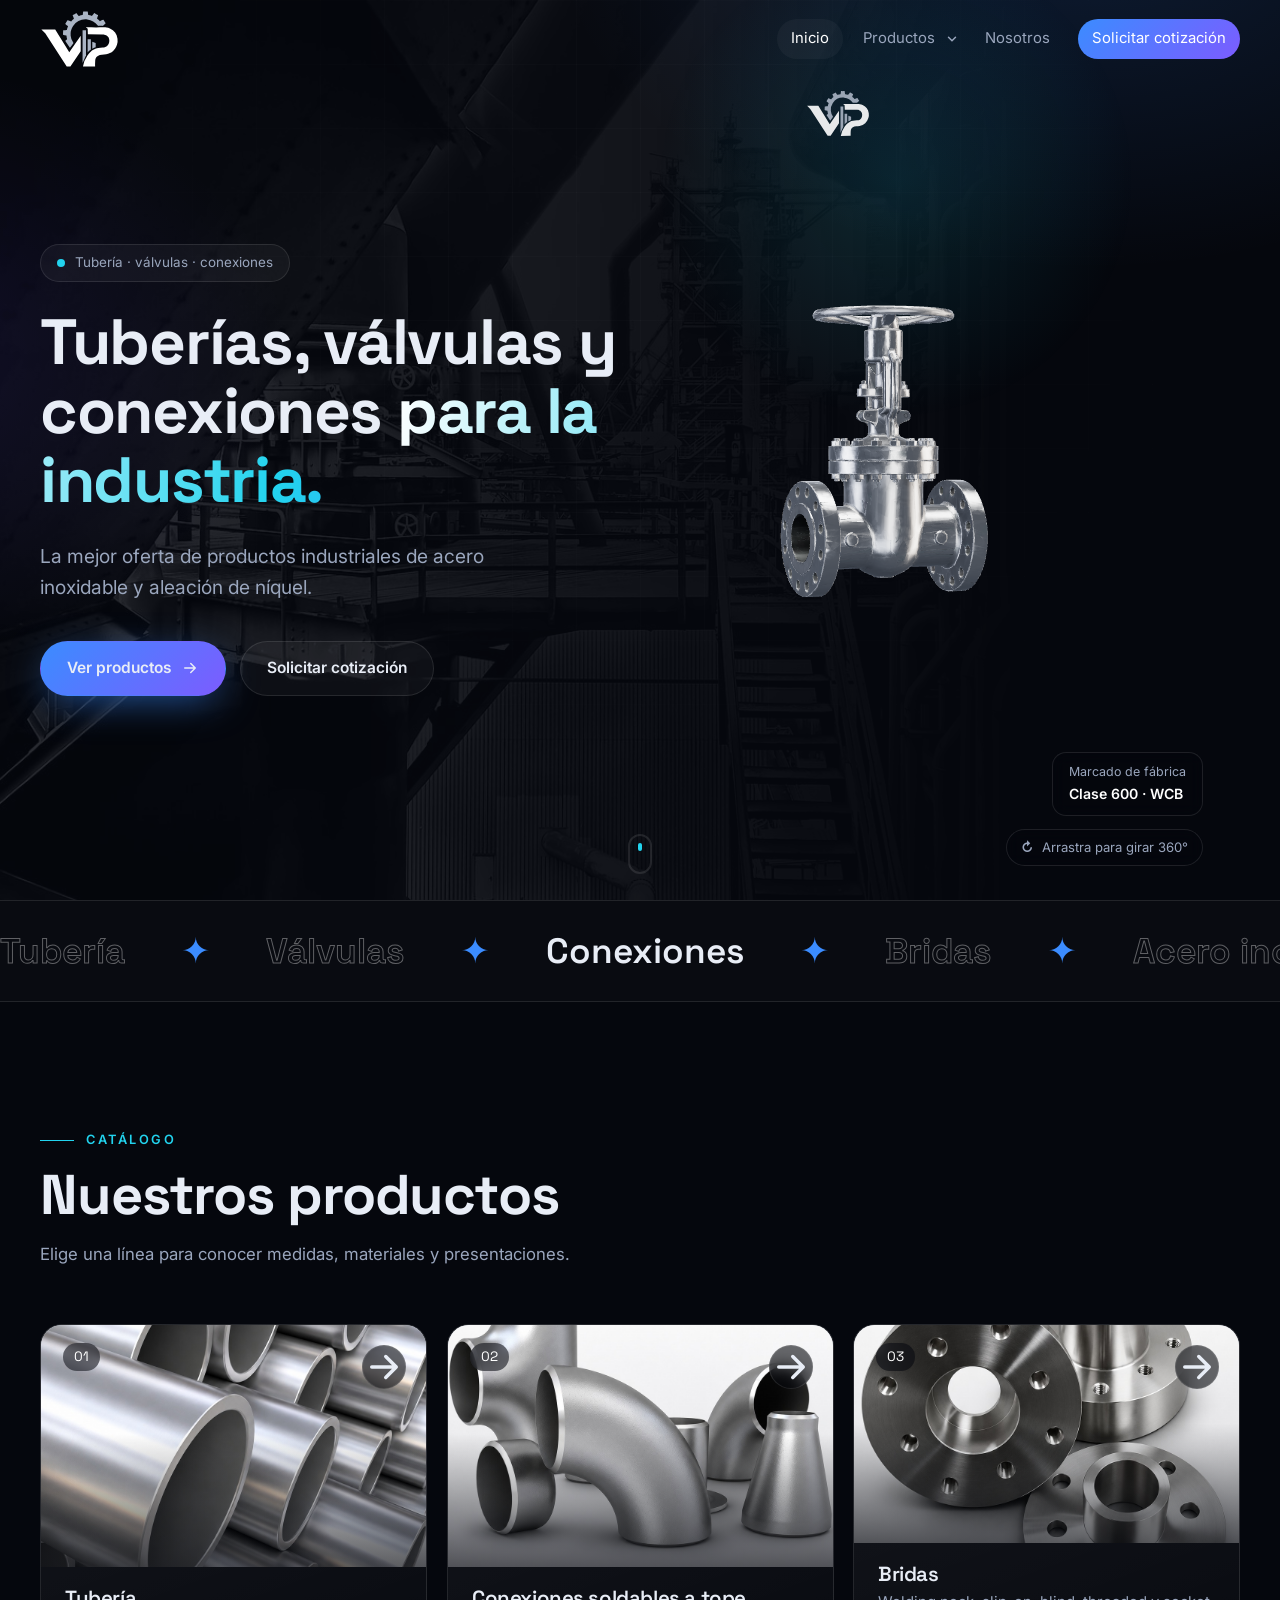
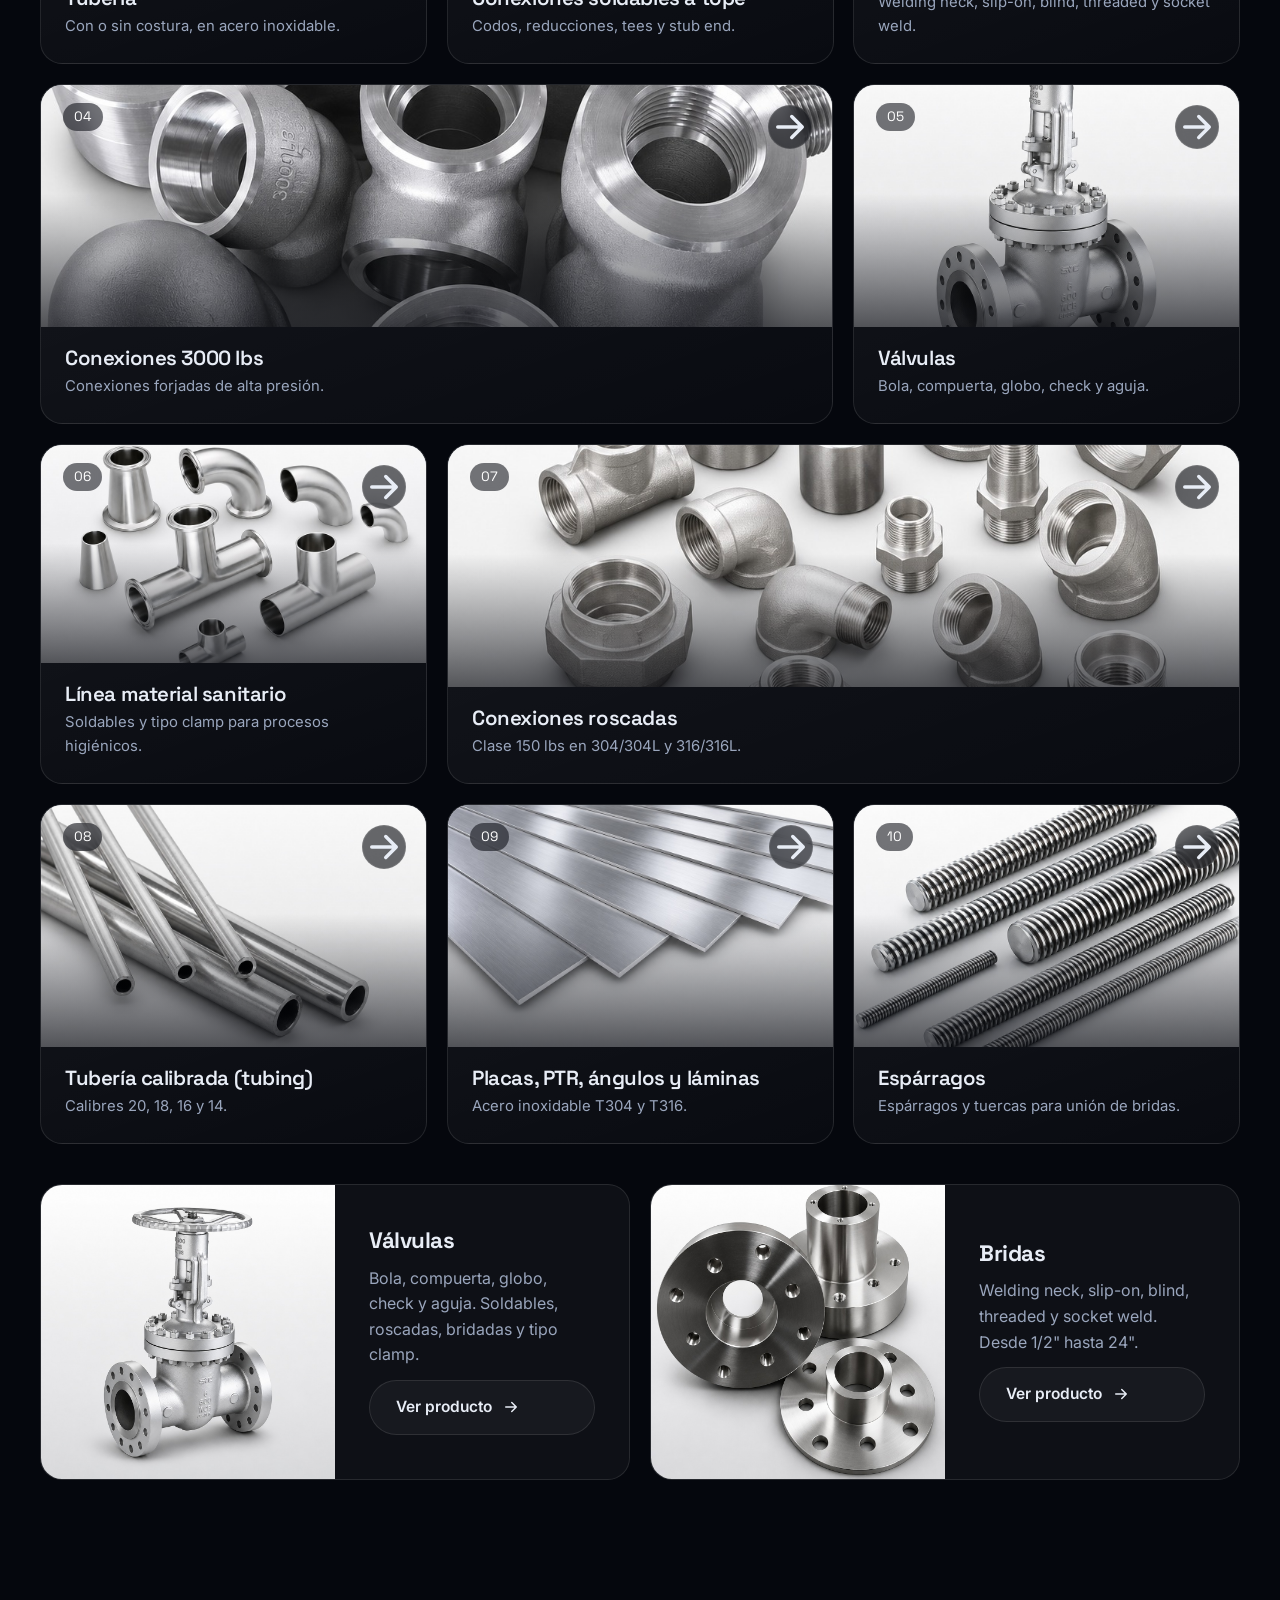
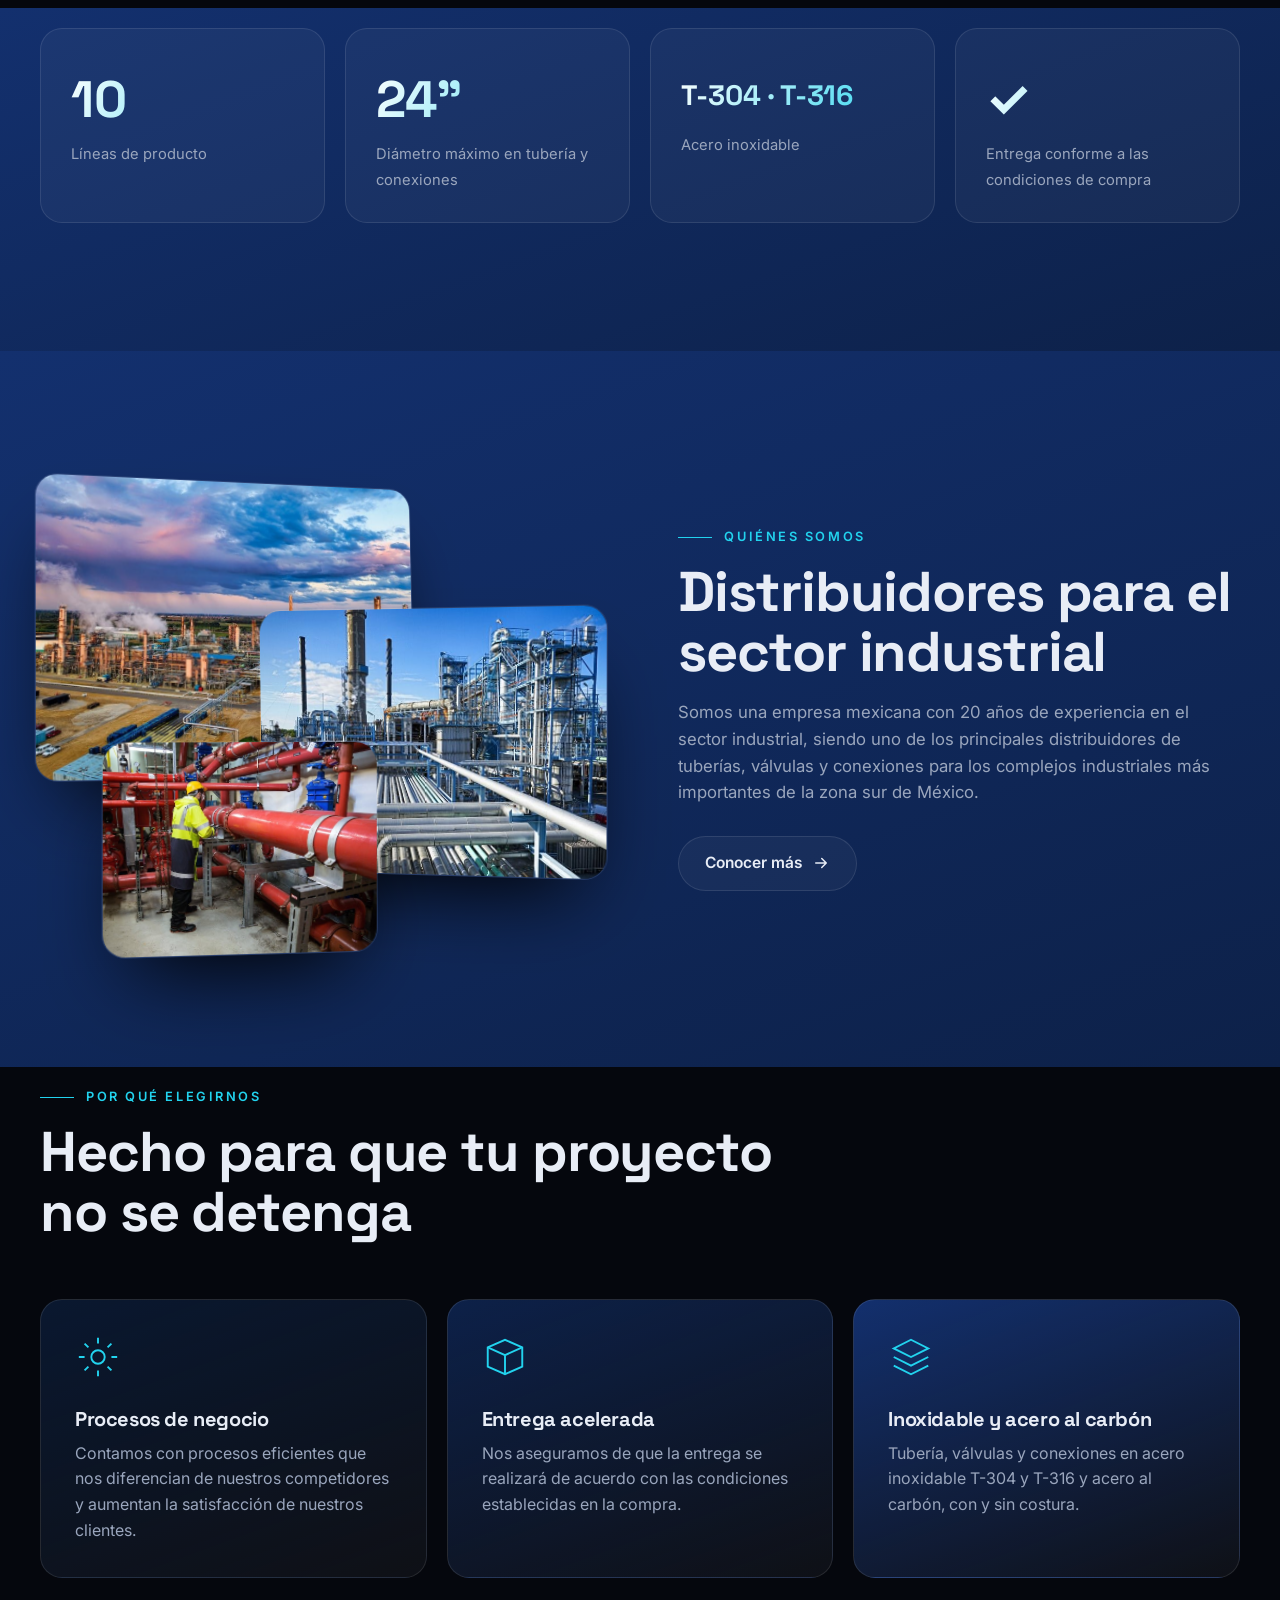
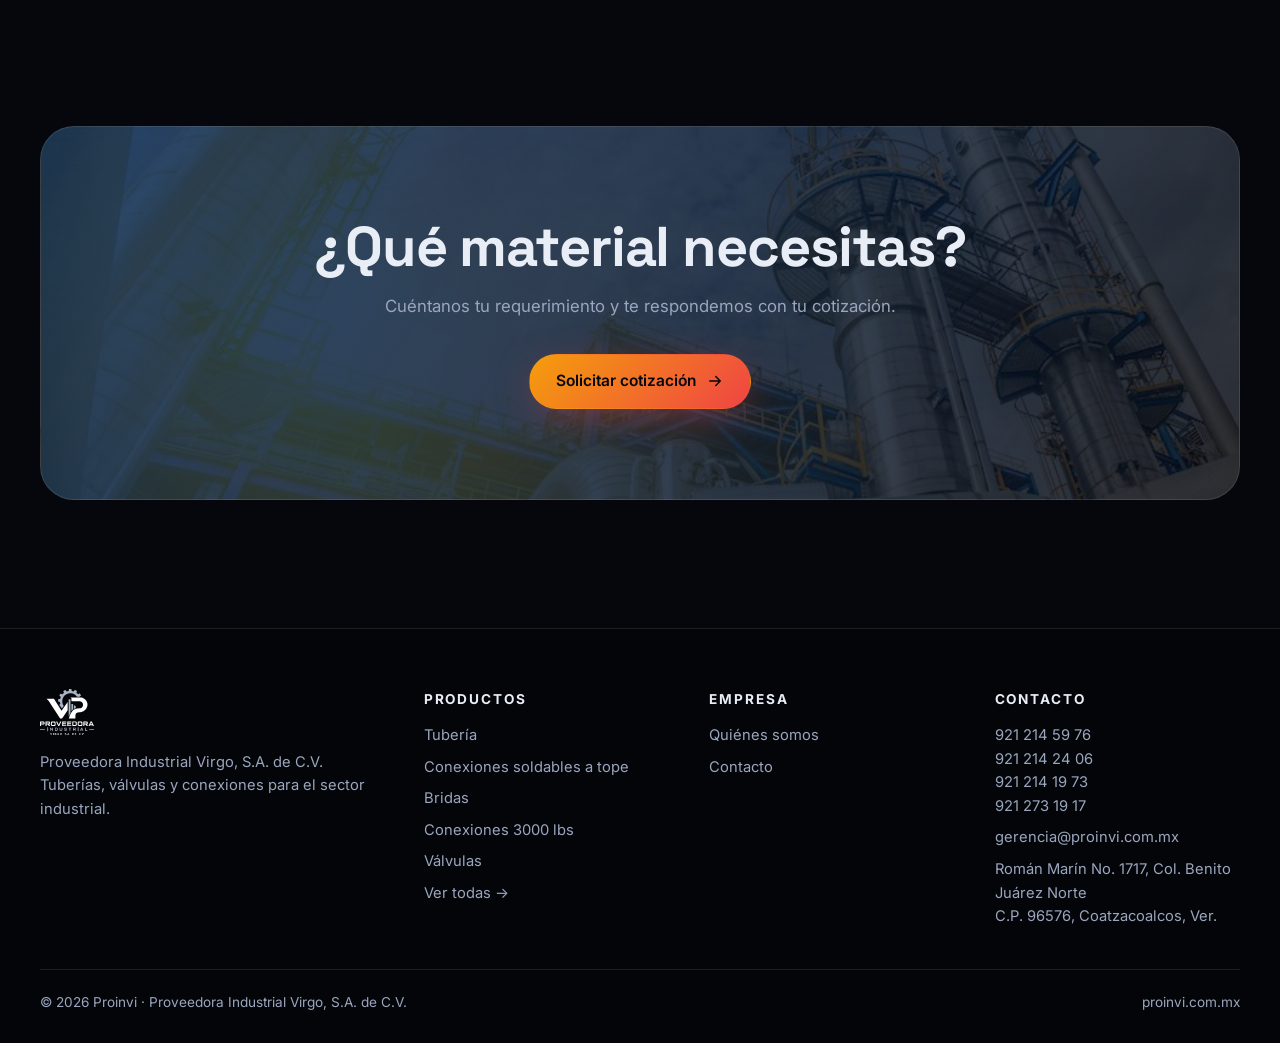
==== commit 4728c974: "content: update Quiénes somos copy to emphasize 20 years and regional reach" ====
--- a/index.html
+++ b/index.html
@@ -61,7 +61,7 @@
 <section class="sec weight"><div class="wrap split">
   <div class="stack rv"><img src="images/planta-refineria.jpg" alt="Planta industrial" loading="lazy"><img src="images/planta-azul.jpg" alt="Tubería industrial" loading="lazy"><img src="images/planta-tuberia-roja.jpg" alt="Línea de proceso" loading="lazy"></div>
   <div class="rv"><div class="eyebrow">Quiénes somos</div><h2>Distribuidores para el sector industrial</h2>
-    <p class="sub" style="max-width:none">Somos una empresa distribuidora de tuberías, válvulas y conexiones en acero inoxidable T-316 y T-304 y acero al carbón con y sin costura, y accesorios con amplia garantía.</p>
+    <p class="sub" style="max-width:none">Somos una empresa mexicana con 20 años de experiencia en el sector industrial, siendo uno de los principales distribuidores de tuberías, válvulas y conexiones para los complejos industriales más importantes de la zona sur de México.</p>
     <div class="cta-row" style="margin-top:30px"><a class="btn" href="quienes-somos.html">Conocer más <svg viewBox="0 0 24 24" fill="none" stroke="currentColor" stroke-width="2" stroke-linecap="round" stroke-linejoin="round"><path d="M5 12h14M13 6l6 6-6 6"/></svg></a></div></div>
 </div></section>
 
--- a/style.css
+++ b/style.css
@@ -191,7 +191,11 @@
 .form.industrial input:focus,.form.industrial textarea:focus,.form.industrial select:focus{outline:0;border-color:var(--ac2);box-shadow:0 0 0 3px rgba(34,211,238,.18);background:rgba(34,211,238,.06)}
 select option{background:#0a0f1c}textarea{min-height:130px;resize:vertical}
 .box{padding:clamp(24px,4vw,40px);border:1px solid var(--line);border-radius:var(--r);background:var(--panel)}
-.info{display:grid;gap:14px}.info .it{display:flex;gap:16px;padding:20px;border:1px solid var(--line);border-radius:18px;background:var(--panel)}
+.cgrid{display:grid;grid-template-columns:.9fr 1.1fr 1.2fr;gap:24px;align-items:start}
+.mapbox{border-radius:var(--r);overflow:hidden;border:1px solid var(--line);min-height:420px;height:100%}
+.mapbox iframe{width:100%;height:100%;min-height:420px;border:0;display:block}
+.info{display:grid;gap:14px}.info .it{display:flex;gap:16px;align-items:flex-start;padding:18px 20px;border:1px solid var(--line);border-radius:16px;background:linear-gradient(160deg,var(--navy2),var(--panel) 70%)}
+@media(max-width:960px){.cgrid{grid-template-columns:1fr}}
 .info .it svg{width:26px;height:26px;color:var(--ac2);flex:none}.info small{color:var(--mu);display:block}
 .pend{color:var(--mu);font-style:italic}
 .note{padding:14px 18px;border-radius:14px;font-size:.9rem;margin-top:14px;border:1px solid}
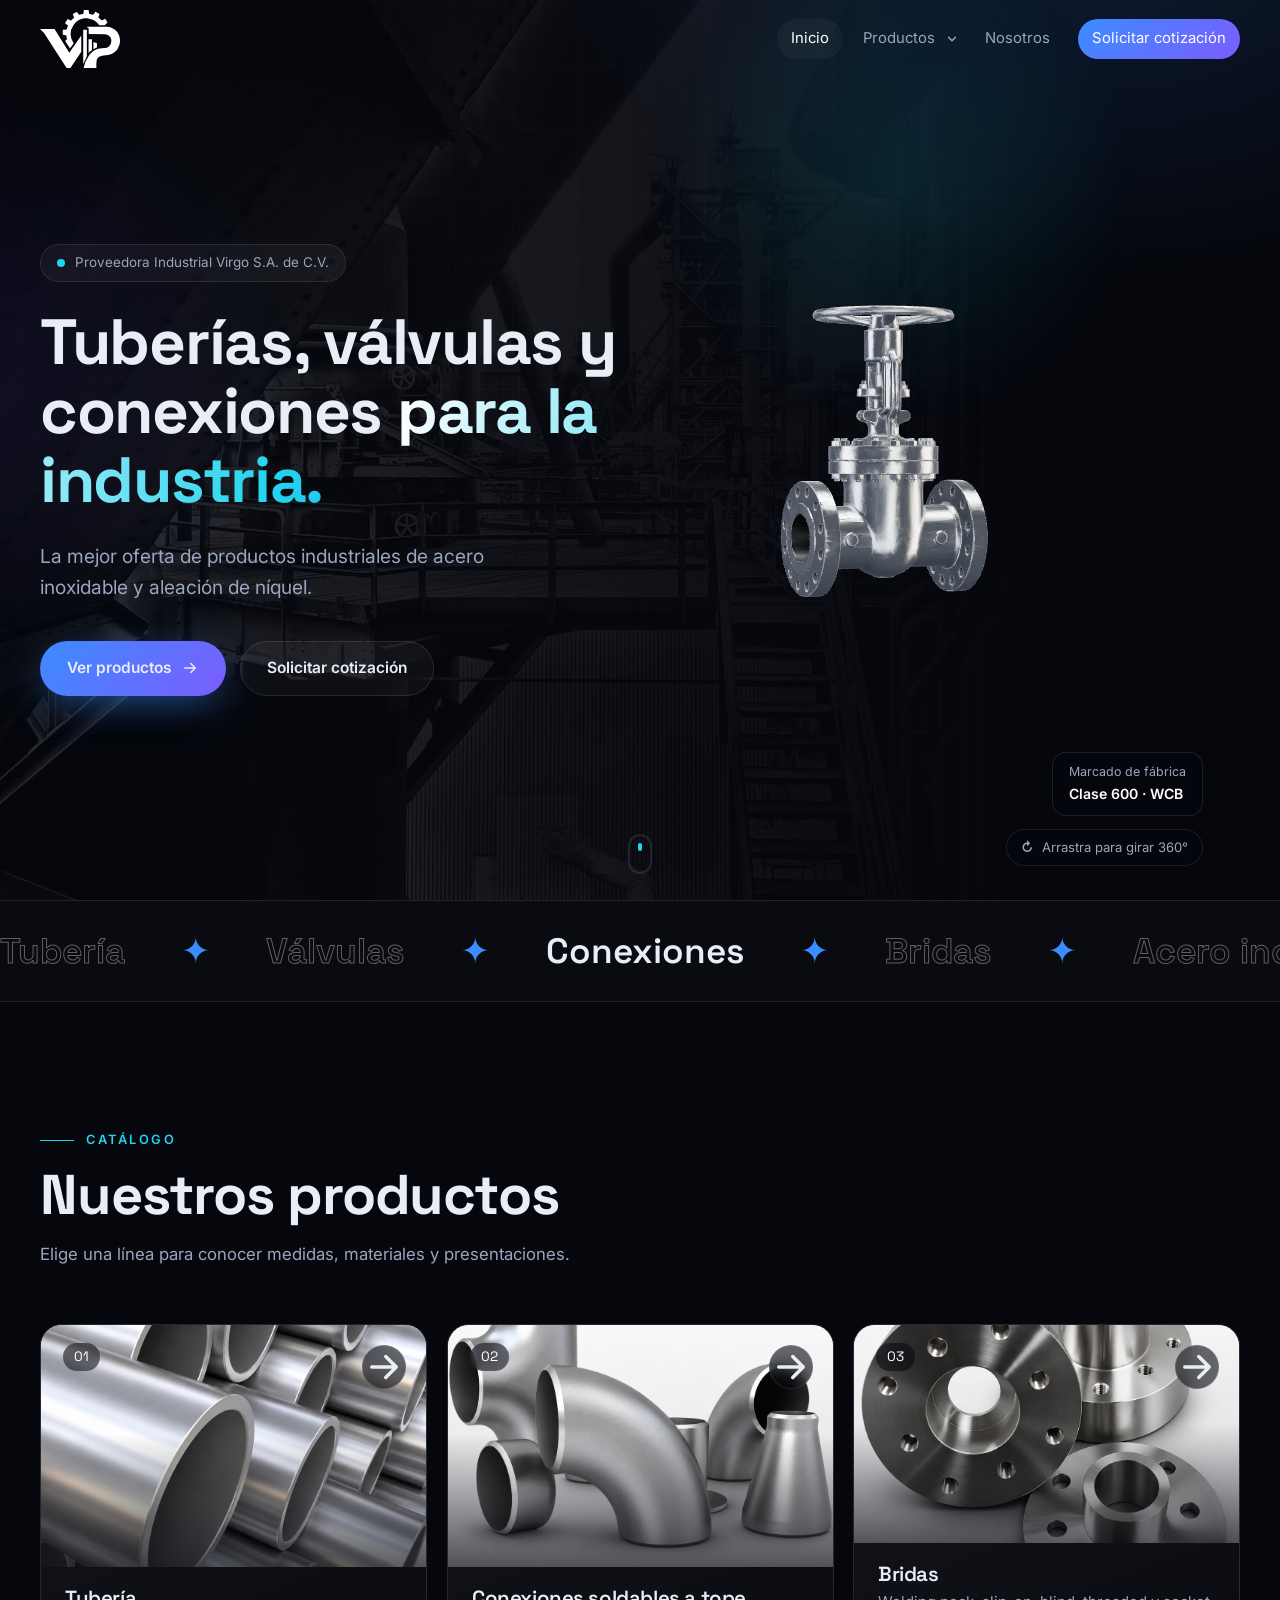
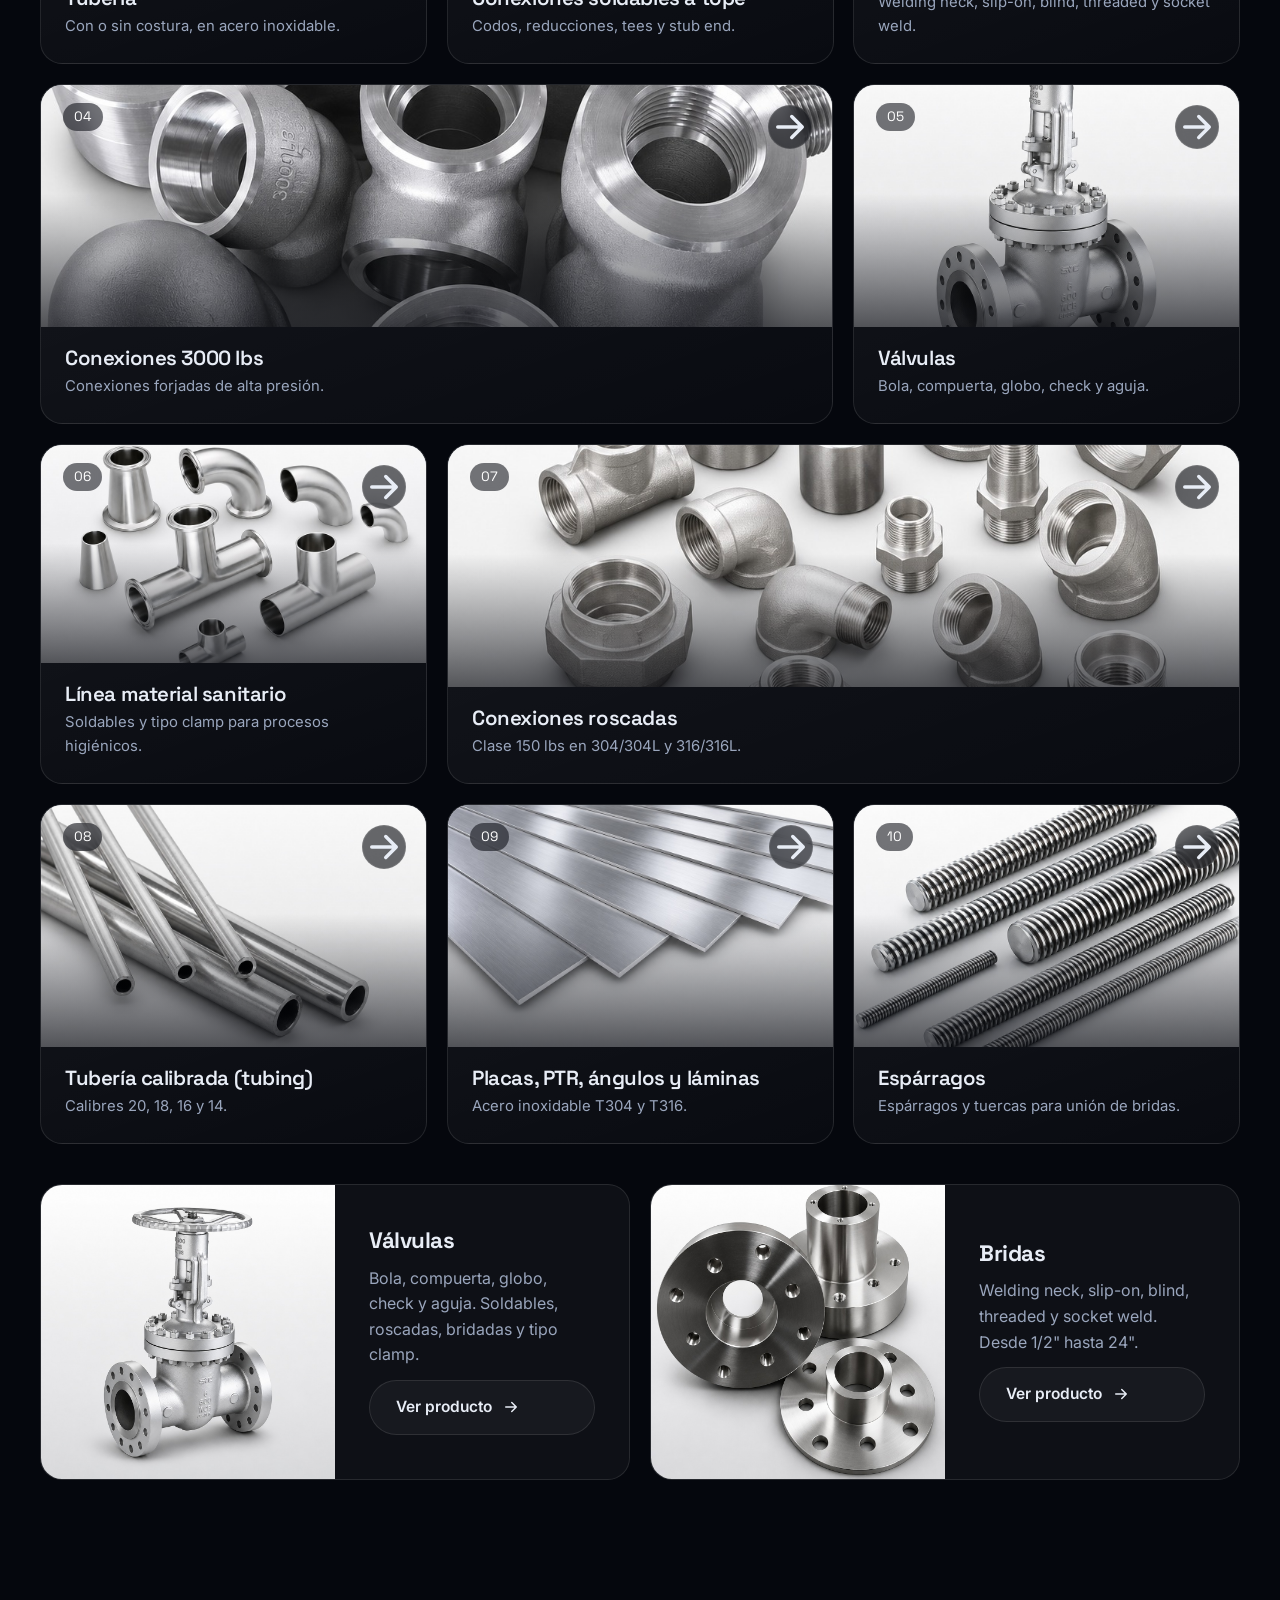
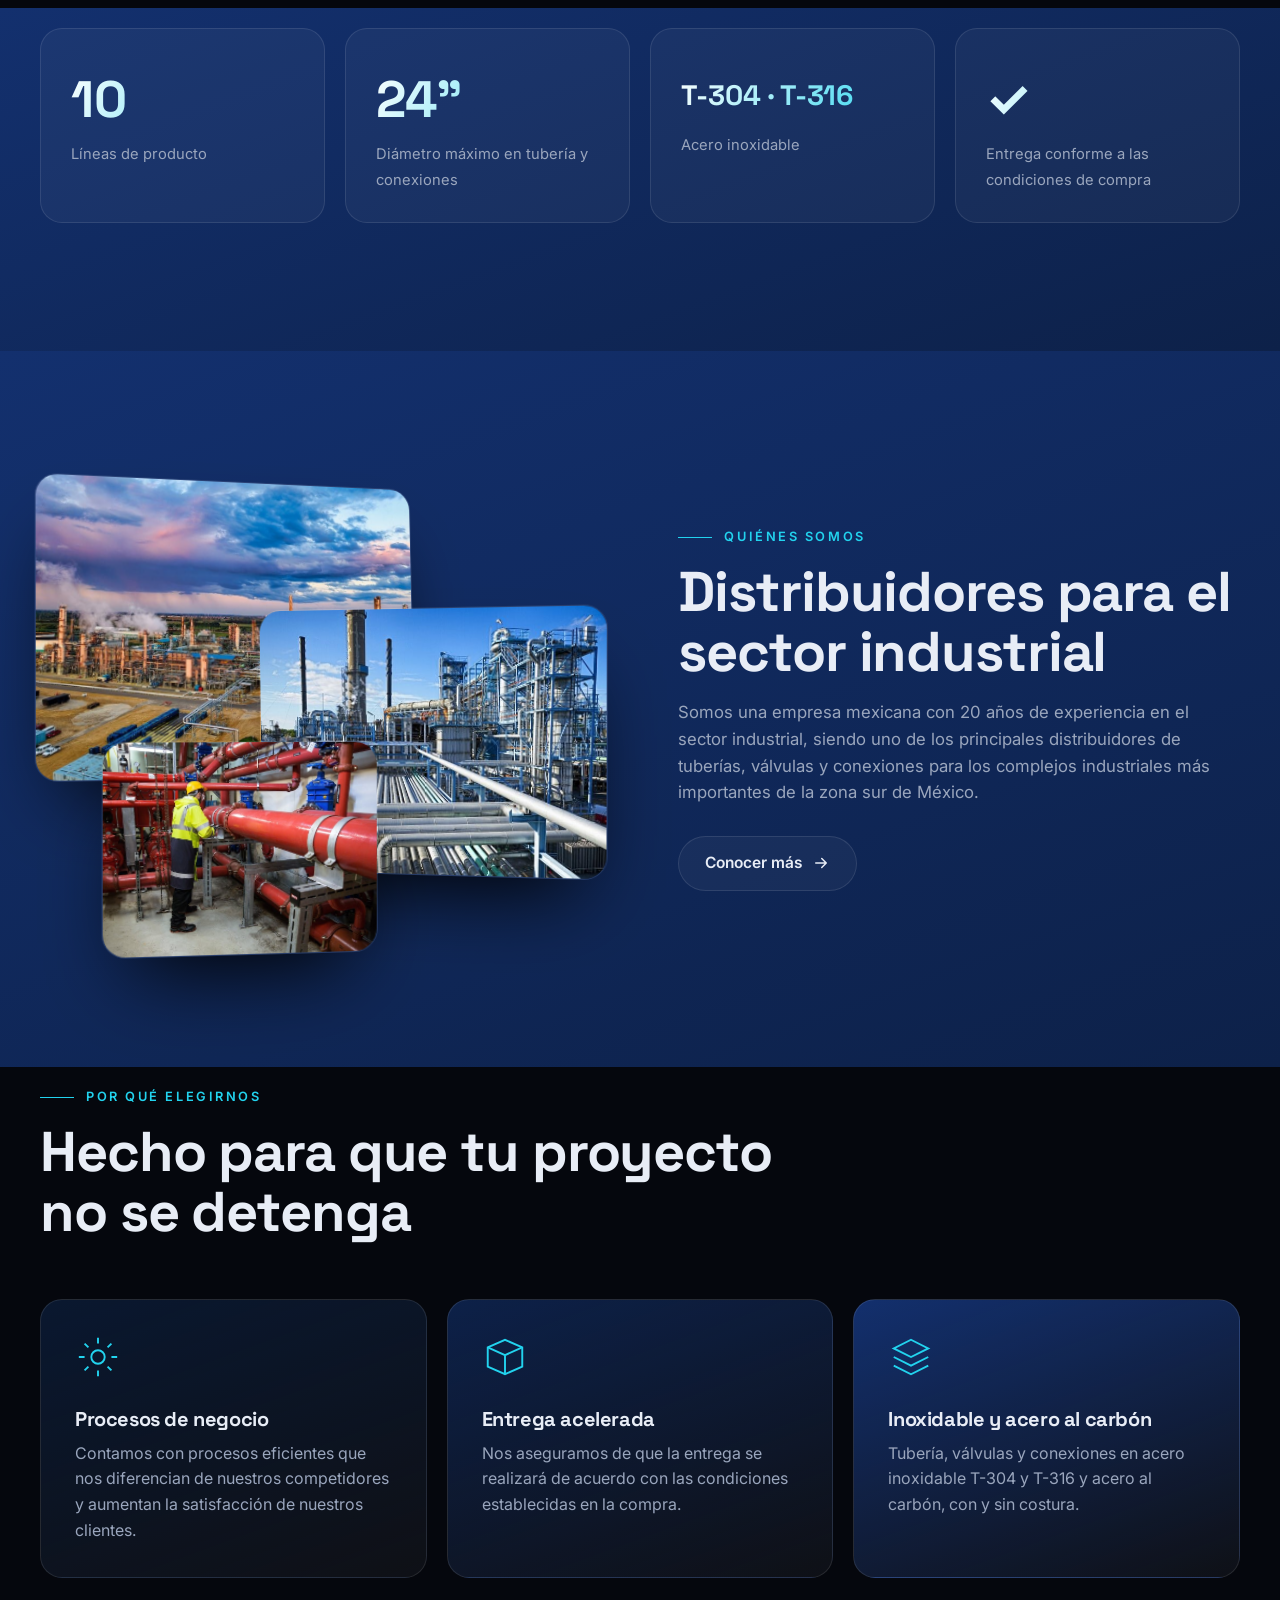
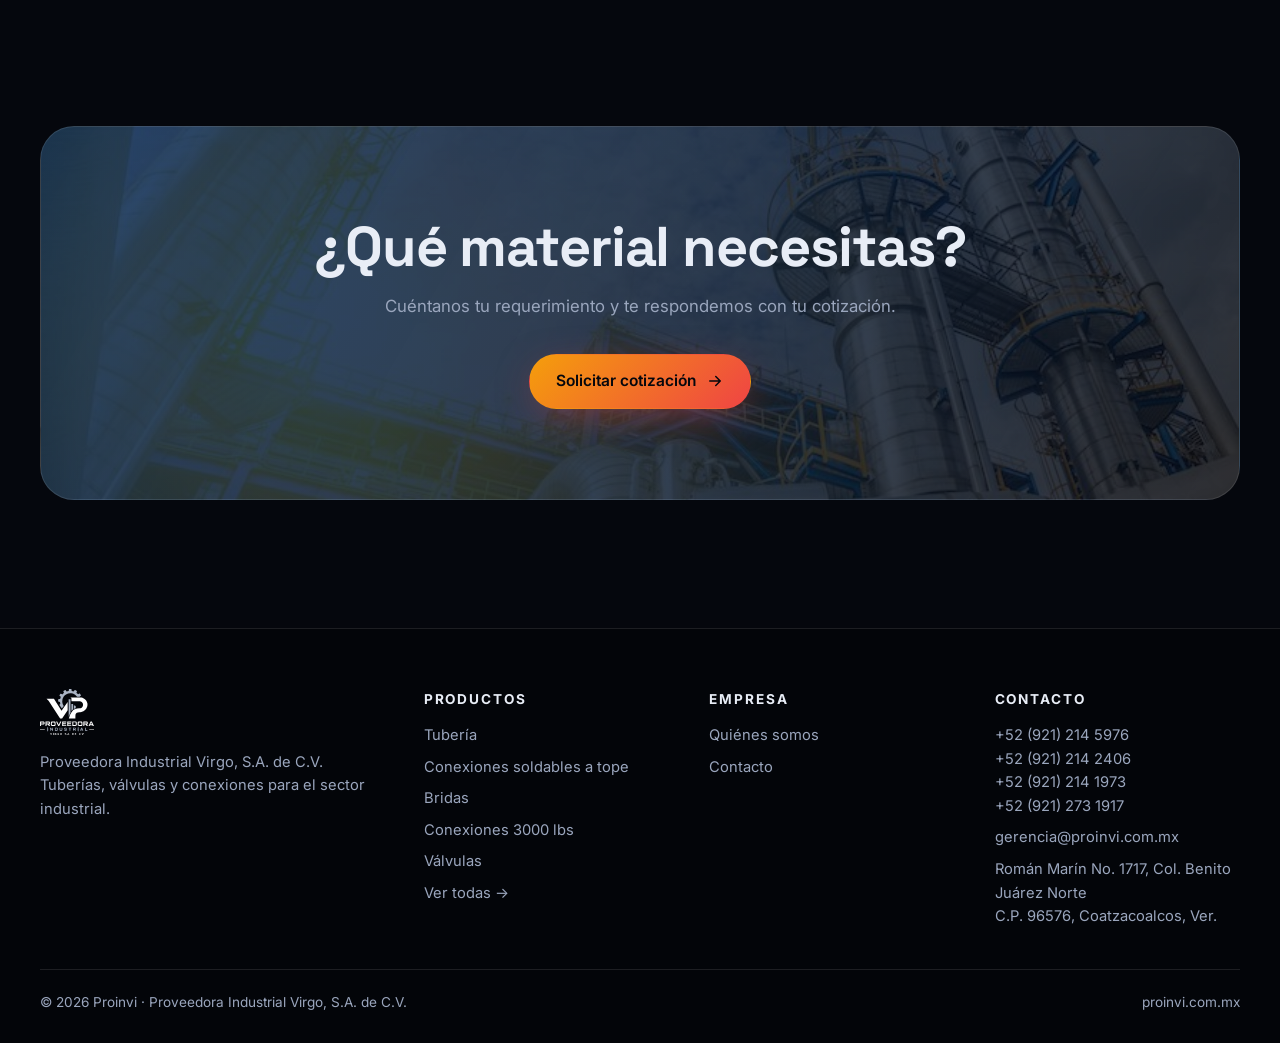
==== commit 6ec8122c: "feat: replace hero logo with company-name mark and update contact config Swap the header icon logo f" ====
--- a/index.html
+++ b/index.html
@@ -17,10 +17,9 @@
 <section class="hero" id="top">
   <div class="bgimg"></div>
   <div id="c3d" aria-hidden="true"></div>
-  <img class="hero-logo" src="images/logo-icono.svg" alt="" aria-hidden="true">
   <img class="fallback" src="images/valvulas-1.jpg" alt="Válvula de bola industrial">
   <div class="wrap"><div class="hero-t">
-    <span class="pill" data-sin-tienda><i></i> Tubería · válvulas · conexiones</span>
+    <span class="pill" data-sin-tienda><i></i> Proveedora Industrial Virgo S.A. de C.V.</span>
     <span class="pill" data-tienda><i></i> Tienda en línea disponible</span>
     <h1>Tuberías, válvulas y conexiones <span class="grad">para la industria.</span></h1>
     <p class="lead">La mejor oferta de productos industriales de acero inoxidable y aleación de níquel.</p>
--- a/style.css
+++ b/style.css
@@ -16,7 +16,7 @@
 .hdr .wrap{display:flex;align-items:center;justify-content:space-between;height:78px;transition:.35s}
 .hdr.sc{background:rgba(5,7,13,.72);backdrop-filter:blur(16px);-webkit-backdrop-filter:blur(16px);border-bottom:1px solid var(--line)}
 .hdr.sc .wrap{height:64px}
-.logo img{height:58px;width:auto}.hdr.sc .logo img{height:46px}
+.logo img{height:58px;width:auto;filter:brightness(0) invert(1)}.hdr.sc .logo img{height:46px}
 .nav{display:flex;gap:6px;align-items:center}
 .nav a{padding:8px 14px;border-radius:99px;font-size:.93rem;color:var(--mu);transition:.2s}
 .nav a:hover,.nav a.on{color:#fff;background:var(--panel)}
@@ -52,7 +52,6 @@
 #c3d{display:block}
 #c3d{touch-action:pan-y;position:absolute;right:-6%;top:0;width:74%;height:100%;z-index:1}
 #c3d canvas{display:block;width:100%!important;height:100%!important}
-.hero-logo{position:absolute;right:32%;top:10%;width:64px;height:auto;z-index:2;opacity:.9;pointer-events:none}
 .hero .fallback{position:absolute;right:6%;top:50%;transform:translateY(-50%);width:42%;border-radius:30px;display:none;z-index:1;box-shadow:0 40px 100px -30px rgba(59,140,255,.5)}
 .nogl .hero .fallback{display:block}
 .hero .wrap{position:relative;z-index:2;pointer-events:none}.hero-t{pointer-events:auto}
@@ -141,11 +140,14 @@
 .stack img:nth-child(3){width:46%;height:200px;left:12%;bottom:0;transform:rotateY(8deg) translateZ(80px)}
 .stack:hover img:nth-child(1){transform:rotateY(4deg) translate(-10px,-10px)}.stack:hover img:nth-child(2){transform:rotateY(-3deg) translate(10px,0)}.stack:hover img:nth-child(3){transform:rotateY(2deg) translate(0,12px)}
 .flips{display:grid;grid-template-columns:1fr 1fr;gap:20px;perspective:1200px}
-.flip{height:300px;position:relative;transform-style:preserve-3d;transition:transform .9s var(--ease);cursor:pointer}
+.flip{height:420px;position:relative;transform-style:preserve-3d;transition:transform .9s var(--ease);cursor:pointer}
 .flip:hover,.flip.on{transform:rotateY(180deg)}
 .flip>div{position:absolute;inset:0;backface-visibility:hidden;-webkit-backface-visibility:hidden;border-radius:var(--r);padding:30px;overflow:hidden;border:1px solid var(--line)}
 .flip .f{display:flex;flex-direction:column;justify-content:flex-end;background:linear-gradient(to top,rgba(5,7,13,.92),rgba(5,7,13,.25)),var(--im) center/cover}
 .flip .f h3{font-size:2rem}.flip .f small{color:var(--ac2);margin-top:6px}
+.flip .f .hov{display:none}.flip .f .tap{display:none}
+@media(hover:hover){.flip .f .hov{display:inline}}
+@media(hover:none){.flip .f .tap{display:inline}}
 .flip .b{transform:rotateY(180deg);background:linear-gradient(160deg,#0c1a36,#0a0f1c);display:flex;align-items:center;font-size:.98rem;color:#cbd5e6;overflow:auto}
 /* cta */
 .ctab{position:relative;border-radius:34px;padding:clamp(40px,7vw,90px);overflow:hidden;border:1px solid var(--line);background:linear-gradient(120deg,rgba(5,40,83,.85),rgba(5,7,13,.8)),url(images/planta-sol.jpg) center/cover;text-align:center}
@@ -242,7 +244,6 @@
  .burger.on span:nth-child(1){transform:translateY(8px) rotate(45deg)}.burger.on span:nth-child(2){opacity:0}.burger.on span:nth-child(3){transform:translateY(-8px) rotate(-45deg)}
  .hero{padding-top:100px;align-items:flex-start}#c3d{width:100%;right:0;top:auto;bottom:0;height:58%;opacity:.95}.hero-t{padding-bottom:42vh}
  .hero .fallback{width:70%;right:15%;top:auto;bottom:6%;transform:none}
- .hero-logo{width:48px;right:auto;left:6%;top:auto;bottom:48%}
  .scroll-h{display:none}.drag-h{right:50%;transform:translateX(50%);bottom:14px;white-space:nowrap}
  .bento{grid-template-columns:1fr 1fr}.card,.card.w3,.card.w4{grid-column:span 1}
  .stats{grid-template-columns:1fr 1fr}.feats,.steps{grid-template-columns:1fr}.split,.pgrid{grid-template-columns:1fr}.fg{grid-template-columns:1fr 1fr}
